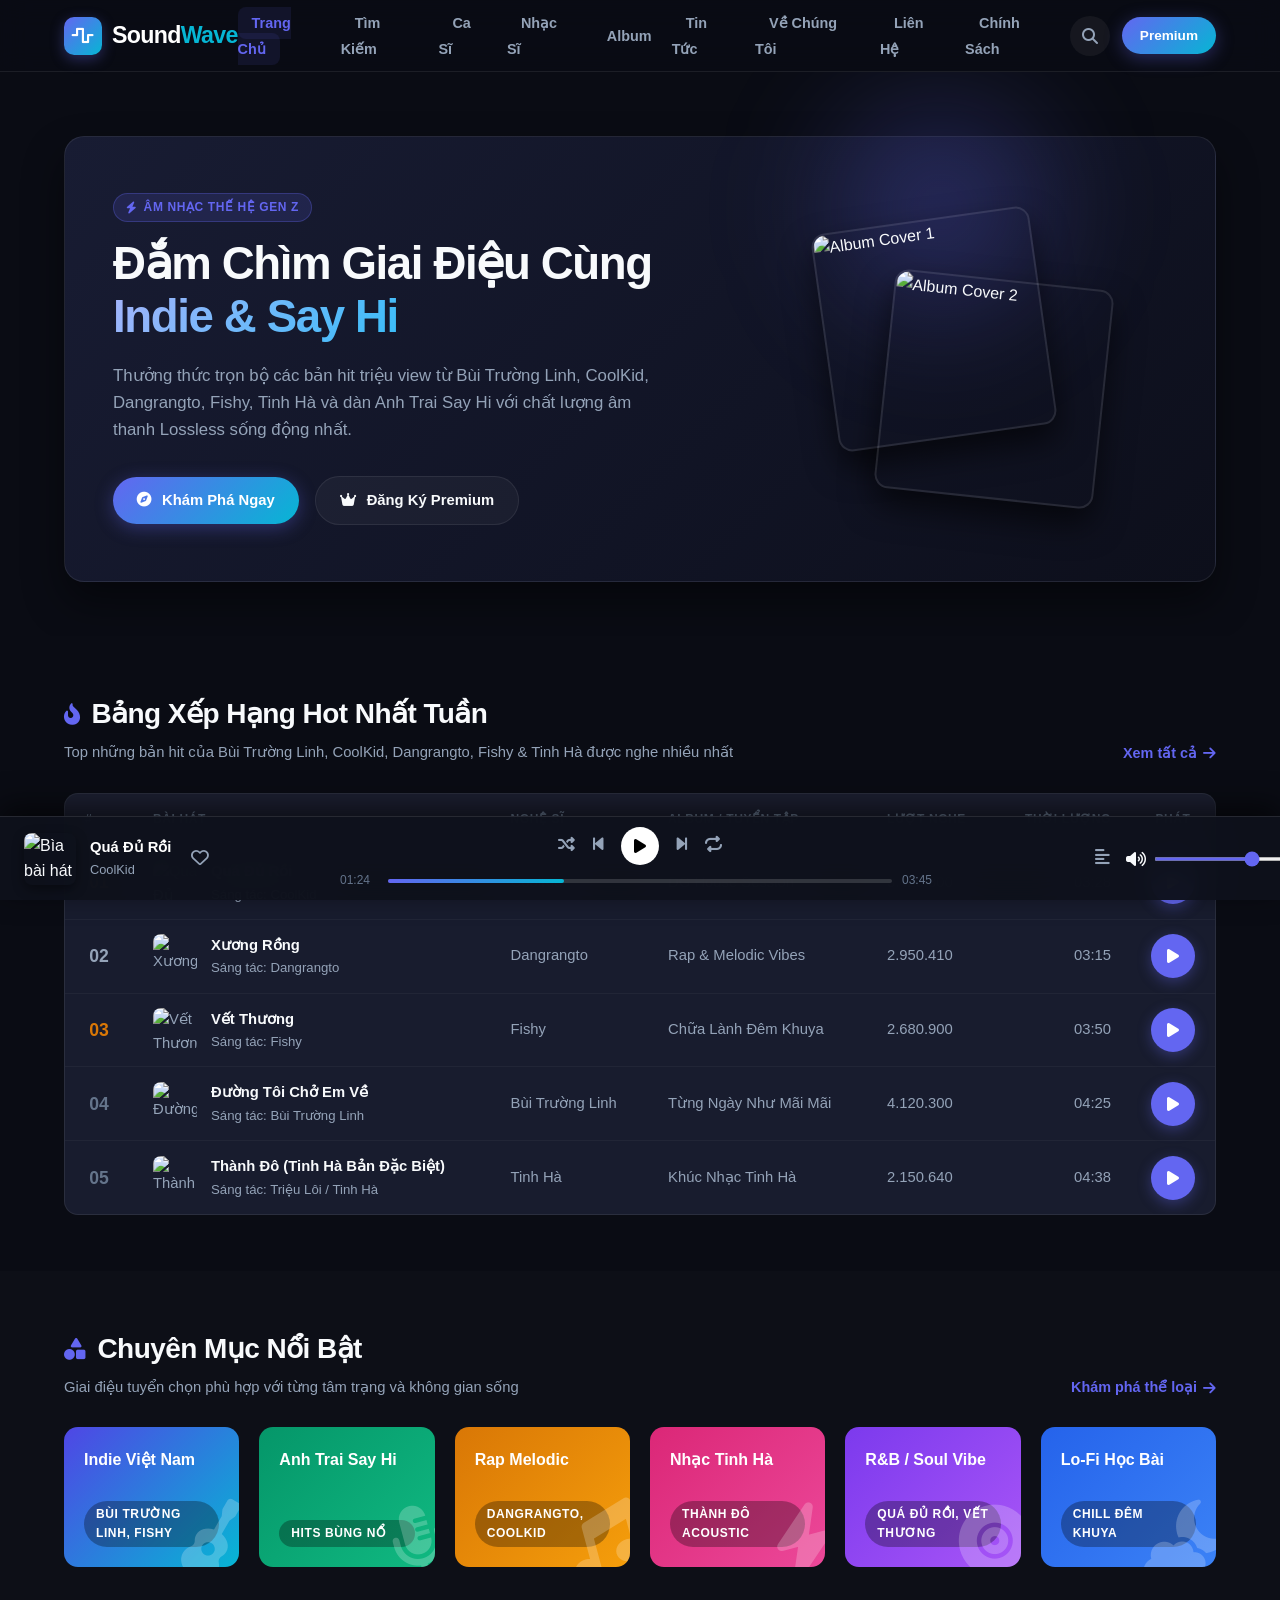
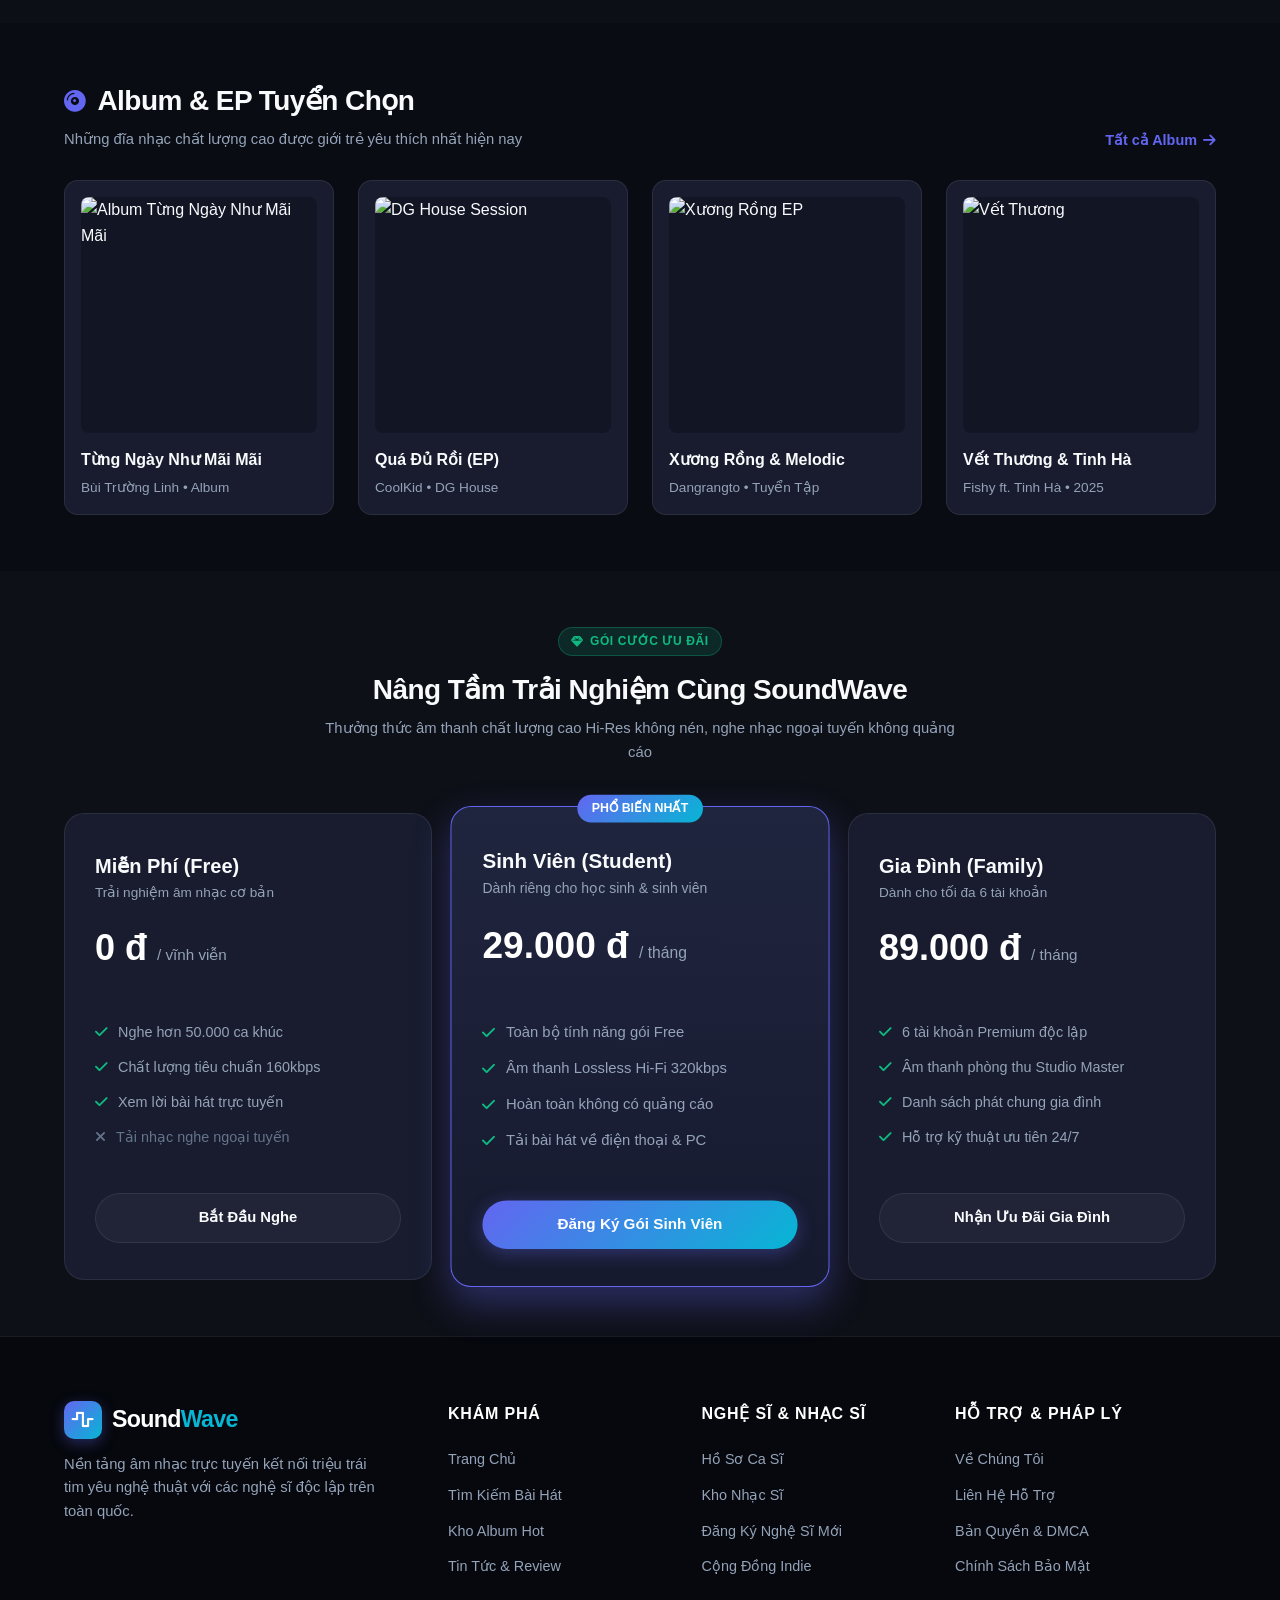
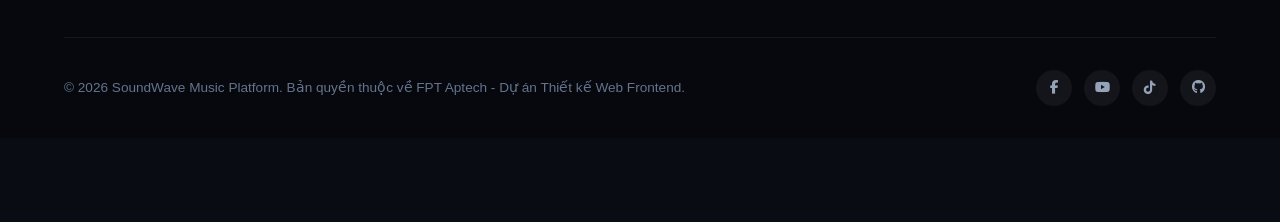
==== index.html @ a997b6e6 "Complete SoundWave music platform project" ====
<!DOCTYPE html>
<html lang="vi">
<head>
  <meta charset="UTF-8">
  <meta name="viewport" content="width=device-width, initial-scale=1.0">
  <title>SoundWave - Nền Tảng Âm Nhạc Trực Tuyến Hiện Đại</title>
  <link rel="stylesheet" href="https://cdnjs.cloudflare.com/ajax/libs/font-awesome/6.5.1/css/all.min.css">
  <link rel="stylesheet" href="css/style.css">
</head>
<body>

  <!-- Đầu trang & Thanh điều hướng -->
  <header class="site-header">
    <div class="container navbar">
      <a href="index.html" class="brand-logo" aria-label="SoundWave Home">
        <div class="brand-icon"><i class="fa-solid fa-wave-square"></i></div>
        <span>Sound<span>Wave</span></span>
      </a>

      <nav aria-label="Điều hướng chính">
        <ul class="nav-links">
          <li><a href="index.html" class="nav-link active">Trang Chủ</a></li>
          <li><a href="search.html" class="nav-link">Tìm Kiếm</a></li>
          <li><a href="artist-songs.html" class="nav-link">Ca Sĩ</a></li>
          <li><a href="composer-songs.html" class="nav-link">Nhạc Sĩ</a></li>
          <li><a href="album-songs.html" class="nav-link">Album</a></li>
          <li><a href="detail.html" class="nav-link">Tin Tức</a></li>
          <li><a href="about.html" class="nav-link">Về Chúng Tôi</a></li>
          <li><a href="contact.html" class="nav-link">Liên Hệ</a></li>
          <li><a href="policy-terms.html" class="nav-link">Chính Sách</a></li>
        </ul>
      </nav>

      <div class="nav-actions">
        <a href="search.html" class="nav-search-btn" title="Tìm kiếm"><i class="fa-solid fa-magnifying-glass"></i></a>
        <a href="#pricing" class="btn btn-primary" style="padding: 8px 18px; font-size: 0.85rem;">Premium</a>
        <button id="menu-toggle" class="menu-toggle-btn" aria-label="Mở menu"><i class="fa-solid fa-bars"></i></button>
      </div>
    </div>
  </header>

  <!-- Nội dung chính của trang -->
  <main>
    <!-- Khu vực Banner mở đầu -->
    <section class="hero-banner">
      <div class="container">
        <div class="hero-card">
          <div class="hero-content">
            <span class="badge badge-primary"><i class="fa-solid fa-bolt"></i> Âm nhạc thế hệ Gen Z</span>
            <h1 class="hero-title">Đắm Chìm Giai Điệu Cùng <span>Indie & Say Hi</span></h1>
            <p class="hero-desc">
              Thưởng thức trọn bộ các bản hit triệu view từ Bùi Trường Linh, CoolKid, Dangrangto, Fishy, Tinh Hà và dàn Anh Trai Say Hi với chất lượng âm thanh Lossless sống động nhất.
            </p>
            <div class="hero-buttons">
              <a href="search.html" class="btn btn-primary"><i class="fa-solid fa-compass"></i> Khám Phá Ngay</a>
              <a href="#pricing" class="btn btn-outline"><i class="fa-solid fa-crown"></i> Đăng Ký Premium</a>
            </div>
          </div>
          <div class="hero-art">
            <div class="hero-album-stack">
              <img src="https://images.unsplash.com/photo-1514525253161-7a46d19cd819?w=500" alt="Album Cover 1" class="stack-img stack-img-1">
              <img src="https://images.unsplash.com/photo-1470225620780-dba8ba36b745?w=500" alt="Album Cover 2" class="stack-img stack-img-2">
            </div>
          </div>
        </div>
      </div>
    </section>

    <!-- Bảng xếp hạng bài hát thịnh hành -->
    <section class="section-spacing">
      <div class="container">
        <div class="section-title-wrap">
          <div>
            <h2 class="section-title"><i class="fa-solid fa-fire-flame-curved"></i> Bảng Xếp Hạng Hot Nhất Tuần</h2>
            <p class="section-subtitle">Top những bản hit của Bùi Trường Linh, CoolKid, Dangrangto, Fishy & Tinh Hà được nghe nhiều nhất</p>
          </div>
          <a href="search.html" class="see-more-link">Xem tất cả <i class="fa-solid fa-arrow-right"></i></a>
        </div>

        <div class="table-responsive">
          <table class="music-table">
            <thead>
              <tr>
                <th style="width: 60px;">#</th>
                <th>Bài Hát</th>
                <th>Nghệ Sĩ</th>
                <th>Album / Tuyển Tập</th>
                <th>Lượt Nghe</th>
                <th style="text-align: right;">Thời Lượng</th>
                <th style="width: 80px; text-align: center;">Phát</th>
              </tr>
            </thead>
            <tbody>
              <tr>
                <td><span class="rank-number rank-top1">01</span></td>
                <td>
                  <div class="song-cell">
                    <img src="https://images.unsplash.com/photo-1514525253161-7a46d19cd819?w=200" alt="Quá Đủ Rồi" class="song-thumb-sm">
                    <div class="song-info-meta">
                      <a href="song-detail.html" class="song-title-text">Quá Đủ Rồi</a>
                      <span class="song-artist-text">Sáng tác: <a href="composer-songs.html">CoolKid</a></span>
                    </div>
                  </div>
                </td>
                <td><a href="artist-songs.html">CoolKid</a></td>
                <td><a href="album-songs.html">DG House Session</a></td>
                <td>3.420.800</td>
                <td style="text-align: right;">03:28</td>
                <td style="text-align: center;">
                  <button class="btn-play-sm js-play-track" data-title="Quá Đủ Rồi" data-artist="CoolKid" data-thumb="https://images.unsplash.com/photo-1514525253161-7a46d19cd819?w=200" title="Phát bài hát">
                    <i class="fa-solid fa-play"></i>
                  </button>
                </td>
              </tr>
              <tr>
                <td><span class="rank-number rank-top2">02</span></td>
                <td>
                  <div class="song-cell">
                    <img src="https://images.unsplash.com/photo-1493225457124-a3eb161ffa5f?w=200" alt="Xương Rồng" class="song-thumb-sm">
                    <div class="song-info-meta">
                      <a href="song-detail.html" class="song-title-text">Xương Rồng</a>
                      <span class="song-artist-text">Sáng tác: <a href="composer-songs.html">Dangrangto</a></span>
                    </div>
                  </div>
                </td>
                <td><a href="artist-songs.html">Dangrangto</a></td>
                <td><a href="album-songs.html">Rap & Melodic Vibes</a></td>
                <td>2.950.410</td>
                <td style="text-align: right;">03:15</td>
                <td style="text-align: center;">
                  <button class="btn-play-sm js-play-track" data-title="Xương Rồng" data-artist="Dangrangto" data-thumb="https://images.unsplash.com/photo-1493225457124-a3eb161ffa5f?w=200" title="Phát bài hát">
                    <i class="fa-solid fa-play"></i>
                  </button>
                </td>
              </tr>
              <tr>
                <td><span class="rank-number rank-top3">03</span></td>
                <td>
                  <div class="song-cell">
                    <img src="https://images.unsplash.com/photo-1470225620780-dba8ba36b745?w=200" alt="Vết Thương" class="song-thumb-sm">
                    <div class="song-info-meta">
                      <a href="song-detail.html" class="song-title-text">Vết Thương</a>
                      <span class="song-artist-text">Sáng tác: <a href="composer-songs.html">Fishy</a></span>
                    </div>
                  </div>
                </td>
                <td><a href="artist-songs.html">Fishy</a></td>
                <td><a href="album-songs.html">Chữa Lành Đêm Khuya</a></td>
                <td>2.680.900</td>
                <td style="text-align: right;">03:50</td>
                <td style="text-align: center;">
                  <button class="btn-play-sm js-play-track" data-title="Vết Thương" data-artist="Fishy" data-thumb="https://images.unsplash.com/photo-1470225620780-dba8ba36b745?w=200" title="Phát bài hát">
                    <i class="fa-solid fa-play"></i>
                  </button>
                </td>
              </tr>
              <tr>
                <td><span class="rank-number">04</span></td>
                <td>
                  <div class="song-cell">
                    <img src="https://images.unsplash.com/photo-1487180144351-b8472da7d491?w=200" alt="Đường Tôi Chở Em Về" class="song-thumb-sm">
                    <div class="song-info-meta">
                      <a href="song-detail.html" class="song-title-text">Đường Tôi Chở Em Về</a>
                      <span class="song-artist-text">Sáng tác: <a href="composer-songs.html">Bùi Trường Linh</a></span>
                    </div>
                  </div>
                </td>
                <td><a href="artist-songs.html">Bùi Trường Linh</a></td>
                <td><a href="album-songs.html">Từng Ngày Như Mãi Mãi</a></td>
                <td>4.120.300</td>
                <td style="text-align: right;">04:25</td>
                <td style="text-align: center;">
                  <button class="btn-play-sm js-play-track" data-title="Đường Tôi Chở Em Về" data-artist="Bùi Trường Linh" data-thumb="https://images.unsplash.com/photo-1487180144351-b8472da7d491?w=200" title="Phát bài hát">
                    <i class="fa-solid fa-play"></i>
                  </button>
                </td>
              </tr>
              <tr>
                <td><span class="rank-number">05</span></td>
                <td>
                  <div class="song-cell">
                    <img src="https://images.unsplash.com/photo-1511671782779-c97d3d27a1d4?w=200" alt="Thành Đô" class="song-thumb-sm">
                    <div class="song-info-meta">
                      <a href="song-detail.html" class="song-title-text">Thành Đô (Tinh Hà Bản Đặc Biệt)</a>
                      <span class="song-artist-text">Sáng tác: <a href="composer-songs.html">Triệu Lôi / Tinh Hà</a></span>
                    </div>
                  </div>
                </td>
                <td><a href="artist-songs.html">Tinh Hà</a></td>
                <td><a href="album-songs.html">Khúc Nhạc Tinh Hà</a></td>
                <td>2.150.640</td>
                <td style="text-align: right;">04:38</td>
                <td style="text-align: center;">
                  <button class="btn-play-sm js-play-track" data-title="Thành Đô" data-artist="Tinh Hà" data-thumb="https://images.unsplash.com/photo-1511671782779-c97d3d27a1d4?w=200" title="Phát bài hát">
                    <i class="fa-solid fa-play"></i>
                  </button>
                </td>
              </tr>
            </tbody>
          </table>
        </div>
      </div>
    </section>

    <!-- Chuyên mục thể loại nổi bật -->
    <section class="section-spacing" style="background: rgba(255,255,255,0.01);">
      <div class="container">
        <div class="section-title-wrap">
          <div>
            <h2 class="section-title"><i class="fa-solid fa-shapes"></i> Chuyên Mục Nổi Bật</h2>
            <p class="section-subtitle">Giai điệu tuyển chọn phù hợp với từng tâm trạng và không gian sống</p>
          </div>
          <a href="search.html" class="see-more-link">Khám phá thể loại <i class="fa-solid fa-arrow-right"></i></a>
        </div>

        <div class="grid-6">
          <a href="search.html" class="category-card" style="background: linear-gradient(135deg, #4f46e5, #06b6d4);">
            <span>Indie Việt Nam</span>
            <span class="badge badge-primary" style="background: rgba(0,0,0,0.3); border: none; color: #fff;">Bùi Trường Linh, Fishy</span>
            <i class="fa-solid fa-guitar"></i>
          </a>
          <a href="search.html" class="category-card" style="background: linear-gradient(135deg, #059669, #10b981);">
            <span>Anh Trai Say Hi</span>
            <span class="badge badge-primary" style="background: rgba(0,0,0,0.3); border: none; color: #fff;">Hits Bùng Nổ</span>
            <i class="fa-solid fa-microphone-lines"></i>
          </a>
          <a href="search.html" class="category-card" style="background: linear-gradient(135deg, #d97706, #f59e0b);">
            <span>Rap Melodic</span>
            <span class="badge badge-primary" style="background: rgba(0,0,0,0.3); border: none; color: #fff;">Dangrangto, CoolKid</span>
            <i class="fa-solid fa-music"></i>
          </a>
          <a href="search.html" class="category-card" style="background: linear-gradient(135deg, #db2777, #ec4899);">
            <span>Nhạc Tinh Hà</span>
            <span class="badge badge-primary" style="background: rgba(0,0,0,0.3); border: none; color: #fff;">Thành Đô Acoustic</span>
            <i class="fa-solid fa-bolt"></i>
          </a>
          <a href="search.html" class="category-card" style="background: linear-gradient(135deg, #7c3aed, #a855f7);">
            <span>R&B / Soul Vibe</span>
            <span class="badge badge-primary" style="background: rgba(0,0,0,0.3); border: none; color: #fff;">Quá Đủ Rồi, Vết Thương</span>
            <i class="fa-solid fa-record-vinyl"></i>
          </a>
          <a href="search.html" class="category-card" style="background: linear-gradient(135deg, #2563eb, #3b82f6);">
            <span>Lo-Fi Học Bài</span>
            <span class="badge badge-primary" style="background: rgba(0,0,0,0.3); border: none; color: #fff;">Chill Đêm Khuya</span>
            <i class="fa-solid fa-cloud-moon"></i>
          </a>
        </div>
      </div>
    </section>

    <!-- Danh sách Album đang thịnh hành -->
    <section class="section-spacing">
      <div class="container">
        <div class="section-title-wrap">
          <div>
            <h2 class="section-title"><i class="fa-solid fa-compact-disc"></i> Album & EP Tuyển Chọn</h2>
            <p class="section-subtitle">Những đĩa nhạc chất lượng cao được giới trẻ yêu thích nhất hiện nay</p>
          </div>
          <a href="album-songs.html" class="see-more-link">Tất cả Album <i class="fa-solid fa-arrow-right"></i></a>
        </div>

        <div class="grid-4">
          <article class="music-card">
            <div class="card-thumb-wrap">
              <img src="https://images.unsplash.com/photo-1487180144351-b8472da7d491?w=400" alt="Album Từng Ngày Như Mãi Mãi" class="card-thumb">
              <div class="card-play-overlay">
                <a href="album-songs.html" class="btn-play-sm"><i class="fa-solid fa-play"></i></a>
              </div>
            </div>
            <h3 class="card-title"><a href="album-songs.html">Từng Ngày Như Mãi Mãi</a></h3>
            <p class="card-subtitle"><a href="artist-songs.html">Bùi Trường Linh</a> • Album</p>
          </article>

          <article class="music-card">
            <div class="card-thumb-wrap">
              <img src="https://images.unsplash.com/photo-1514525253161-7a46d19cd819?w=400" alt="DG House Session" class="card-thumb">
              <div class="card-play-overlay">
                <a href="album-songs.html" class="btn-play-sm"><i class="fa-solid fa-play"></i></a>
              </div>
            </div>
            <h3 class="card-title"><a href="album-songs.html">Quá Đủ Rồi (EP)</a></h3>
            <p class="card-subtitle"><a href="artist-songs.html">CoolKid</a> • DG House</p>
          </article>

          <article class="music-card">
            <div class="card-thumb-wrap">
              <img src="https://images.unsplash.com/photo-1493225457124-a3eb161ffa5f?w=400" alt="Xương Rồng EP" class="card-thumb">
              <div class="card-play-overlay">
                <a href="album-songs.html" class="btn-play-sm"><i class="fa-solid fa-play"></i></a>
              </div>
            </div>
            <h3 class="card-title"><a href="album-songs.html">Xương Rồng & Melodic</a></h3>
            <p class="card-subtitle"><a href="artist-songs.html">Dangrangto</a> • Tuyển Tập</p>
          </article>

          <article class="music-card">
            <div class="card-thumb-wrap">
              <img src="https://images.unsplash.com/photo-1470225620780-dba8ba36b745?w=400" alt="Vết Thương" class="card-thumb">
              <div class="card-play-overlay">
                <a href="album-songs.html" class="btn-play-sm"><i class="fa-solid fa-play"></i></a>
              </div>
            </div>
            <h3 class="card-title"><a href="album-songs.html">Vết Thương & Tinh Hà</a></h3>
            <p class="card-subtitle"><a href="artist-songs.html">Fishy ft. Tinh Hà</a> • 2025</p>
          </article>
        </div>
      </div>
    </section>

    <!-- Bảng giá gói cước dịch vụ -->
    <section id="pricing" class="section-spacing" style="background: rgba(255,255,255,0.015);">
      <div class="container">
        <div style="text-align: center; max-width: 640px; margin: 0 auto 48px;">
          <span class="badge badge-emerald"><i class="fa-solid fa-gem"></i> Gói Cước Ưu Đãi</span>
          <h2 class="section-title" style="justify-content: center; margin-top: 12px;">Nâng Tầm Trải Nghiệm Cùng SoundWave</h2>
          <p class="section-subtitle">Thưởng thức âm thanh chất lượng cao Hi-Res không nén, nghe nhạc ngoại tuyến không quảng cáo</p>
        </div>

        <div class="pricing-grid">
          <div class="pricing-card">
            <h3 style="font-size: 1.25rem; font-weight: 800;">Miễn Phí (Free)</h3>
            <p style="color: var(--text-muted); font-size: 0.85rem;">Trải nghiệm âm nhạc cơ bản</p>
            <div class="pricing-price">0 đ <span>/ vĩnh viễn</span></div>
            <ul class="pricing-features">
              <li><i class="fa-solid fa-check"></i> Nghe hơn 50.000 ca khúc</li>
              <li><i class="fa-solid fa-check"></i> Chất lượng tiêu chuẩn 160kbps</li>
              <li><i class="fa-solid fa-check"></i> Xem lời bài hát trực tuyến</li>
              <li style="color: var(--text-dim);"><i class="fa-solid fa-xmark" style="color: var(--text-dim);"></i> Tải nhạc nghe ngoại tuyến</li>
            </ul>
            <a href="search.html" class="btn btn-outline">Bắt Đầu Nghe</a>
          </div>

          <div class="pricing-card featured">
            <span class="pricing-tag">PHỔ BIẾN NHẤT</span>
            <h3 style="font-size: 1.25rem; font-weight: 800;">Sinh Viên (Student)</h3>
            <p style="color: var(--text-muted); font-size: 0.85rem;">Dành riêng cho học sinh & sinh viên</p>
            <div class="pricing-price">29.000 đ <span>/ tháng</span></div>
            <ul class="pricing-features">
              <li><i class="fa-solid fa-check"></i> Toàn bộ tính năng gói Free</li>
              <li><i class="fa-solid fa-check"></i> Âm thanh Lossless Hi-Fi 320kbps</li>
              <li><i class="fa-solid fa-check"></i> Hoàn toàn không có quảng cáo</li>
              <li><i class="fa-solid fa-check"></i> Tải bài hát về điện thoại & PC</li>
            </ul>
            <a href="contact.html" class="btn btn-primary">Đăng Ký Gói Sinh Viên</a>
          </div>

          <div class="pricing-card">
            <h3 style="font-size: 1.25rem; font-weight: 800;">Gia Đình (Family)</h3>
            <p style="color: var(--text-muted); font-size: 0.85rem;">Dành cho tối đa 6 tài khoản</p>
            <div class="pricing-price">89.000 đ <span>/ tháng</span></div>
            <ul class="pricing-features">
              <li><i class="fa-solid fa-check"></i> 6 tài khoản Premium độc lập</li>
              <li><i class="fa-solid fa-check"></i> Âm thanh phòng thu Studio Master</li>
              <li><i class="fa-solid fa-check"></i> Danh sách phát chung gia đình</li>
              <li><i class="fa-solid fa-check"></i> Hỗ trợ kỹ thuật ưu tiên 24/7</li>
            </ul>
            <a href="contact.html" class="btn btn-outline">Nhận Ưu Đãi Gia Đình</a>
          </div>
        </div>
      </div>
    </section>
  </main>

  <!-- Chân trang -->
  <footer class="site-footer">
    <div class="container">
      <div class="footer-grid">
        <div class="footer-brand">
          <a href="index.html" class="brand-logo">
            <div class="brand-icon"><i class="fa-solid fa-wave-square"></i></div>
            <span>Sound<span>Wave</span></span>
          </a>
          <p>Nền tảng âm nhạc trực tuyến kết nối triệu trái tim yêu nghệ thuật với các nghệ sĩ độc lập trên toàn quốc.</p>
        </div>

        <div>
          <h4 class="footer-heading">Khám Phá</h4>
          <ul class="footer-links-list">
            <li><a href="index.html">Trang Chủ</a></li>
            <li><a href="search.html">Tìm Kiếm Bài Hát</a></li>
            <li><a href="album-songs.html">Kho Album Hot</a></li>
            <li><a href="detail.html">Tin Tức & Review</a></li>
          </ul>
        </div>

        <div>
          <h4 class="footer-heading">Nghệ Sĩ & Nhạc Sĩ</h4>
          <ul class="footer-links-list">
            <li><a href="artist-songs.html">Hồ Sơ Ca Sĩ</a></li>
            <li><a href="composer-songs.html">Kho Nhạc Sĩ</a></li>
            <li><a href="contact.html">Đăng Ký Nghệ Sĩ Mới</a></li>
            <li><a href="about.html">Cộng Đồng Indie</a></li>
          </ul>
        </div>

        <div>
          <h4 class="footer-heading">Hỗ Trợ & Pháp Lý</h4>
          <ul class="footer-links-list">
            <li><a href="about.html">Về Chúng Tôi</a></li>
            <li><a href="contact.html">Liên Hệ Hỗ Trợ</a></li>
            <li><a href="policy-terms.html">Bản Quyền & DMCA</a></li>
            <li><a href="policy-terms.html#privacy">Chính Sách Bảo Mật</a></li>
          </ul>
        </div>
      </div>

      <div class="footer-bottom">
        <p>&copy; 2026 SoundWave Music Platform. Bản quyền thuộc về FPT Aptech - Dự án Thiết kế Web Frontend.</p>
        <div class="social-links">
          <a href="https://facebook.com" class="social-icon" target="_blank" rel="noreferrer" aria-label="Facebook"><i class="fa-brands fa-facebook-f"></i></a>
          <a href="https://youtube.com" class="social-icon" target="_blank" rel="noreferrer" aria-label="YouTube"><i class="fa-brands fa-youtube"></i></a>
          <a href="https://tiktok.com" class="social-icon" target="_blank" rel="noreferrer" aria-label="TikTok"><i class="fa-brands fa-tiktok"></i></a>
          <a href="https://github.com" class="social-icon" target="_blank" rel="noreferrer" aria-label="GitHub"><i class="fa-brands fa-github"></i></a>
        </div>
      </div>
    </div>
  </footer>

  <!-- Thanh phát nhạc cố định đáy màn hình -->
  <aside class="bottom-player-bar" aria-label="Trình phát nhạc đang hoạt động">
    <div class="player-left">
      <img id="player-thumb" src="https://images.unsplash.com/photo-1514525253161-7a46d19cd819?w=200" alt="Bìa bài hát" class="player-thumb">
      <div class="player-song-meta">
        <a href="song-detail.html" id="player-song-title" class="player-song-name">Quá Đủ Rồi</a>
        <a href="artist-songs.html" id="player-artist" class="player-artist-name">CoolKid</a>
      </div>
      <button id="player-like-btn" class="player-like-btn" title="Thêm vào yêu thích">
        <i class="fa-regular fa-heart"></i>
      </button>
    </div>

    <div class="player-center">
      <div class="player-controls-row">
        <button class="player-btn-action" title="Phát ngẫu nhiên"><i class="fa-solid fa-shuffle"></i></button>
        <button class="player-btn-action" title="Bài trước"><i class="fa-solid fa-backward-step"></i></button>
        <button id="player-play-btn" class="player-btn-play-pause" title="Phát"><i class="fa-solid fa-play"></i></button>
        <button class="player-btn-action" title="Bài tiếp"><i class="fa-solid fa-forward-step"></i></button>
        <button class="player-btn-action" title="Lặp lại"><i class="fa-solid fa-repeat"></i></button>
      </div>
      <div class="player-progress-row">
        <span id="current-time" class="player-time">01:24</span>
        <div id="progress-bar-wrap" class="progress-bar-wrap">
          <div id="progress-fill" class="progress-fill"></div>
        </div>
        <span id="duration-time" class="player-time">03:45</span>
      </div>
    </div>

    <div class="player-right">
      <a href="song-detail.html" class="player-btn-action" title="Xem lời bài hát"><i class="fa-solid fa-align-left"></i></a>
      <div class="volume-wrap">
        <i class="fa-solid fa-volume-high text-muted"></i>
        <input type="range" class="volume-slider" min="0" max="100" value="80" aria-label="Âm lượng">
      </div>
    </div>
  </aside>

  <script src="js/main.js"></script>
</body>
</html>
---- css/style.css ----
/* ==========================================================================
   SOUNDWAVE - NỀN TẢNG ÂM NHẠC TRỰC TUYẾN
   Định dạng giao diện: Chủ đề tối, Flexbox, CSS Grid & Responsive
   ========================================================================== */

:root {
  --bg-dark: #0a0c14;
  --bg-surface: #121524;
  --bg-card: #181c2e;
  --bg-card-hover: #22273f;
  --border-subtle: rgba(255, 255, 255, 0.08);
  --border-focus: #6366f1;

  --text-main: #f8fafc;
  --text-muted: #94a3b8;
  --text-dim: #64748b;

  --primary: #6366f1;
  --primary-hover: #4f46e5;
  --primary-glow: rgba(99, 102, 241, 0.35);

  --secondary: #06b6d4;
  --accent-pink: #ec4899;
  --accent-green: #10b981;
  --accent-amber: #f59e0b;

  --radius-sm: 8px;
  --radius-md: 14px;
  --radius-lg: 20px;
  --radius-full: 9999px;

  --player-height: 84px;
  --nav-height: 72px;
  --container-max: 1200px;
  --transition: all 0.25s ease-in-out;
}

* {
  margin: 0;
  padding: 0;
  box-sizing: border-box;
}

html {
  scroll-behavior: smooth;
  font-size: 16px;
}

body {
  font-family: -apple-system, BlinkMacSystemFont, 'Segoe UI', Roboto, Helvetica, Arial, sans-serif;
  background-color: var(--bg-dark);
  color: var(--text-main);
  line-height: 1.6;
  min-height: 100vh;
  display: flex;
  flex-direction: column;
  padding-bottom: var(--player-height);
  overflow-x: hidden;
}

a {
  color: inherit;
  text-decoration: none;
  transition: var(--transition);
}

img {
  max-width: 100%;
  height: auto;
  display: block;
}

ul {
  list-style: none;
}

button, input, select, textarea {
  font: inherit;
  color: inherit;
  border: none;
  outline: none;
}

/* ==========================================================================
   KHUNG BỐ CỤC CHUNG & CÁC LỚP TIỆN ÍCH
   ========================================================================== */

.container {
  width: 100%;
  max-width: var(--container-max);
  margin: 0 auto;
  padding: 0 24px;
}

.section-spacing {
  padding: 56px 0;
}

.section-title-wrap {
  display: flex;
  align-items: flex-end;
  justify-content: space-between;
  margin-bottom: 28px;
  gap: 16px;
}

.section-title {
  font-size: 1.75rem;
  font-weight: 800;
  letter-spacing: -0.02em;
  color: var(--text-main);
  position: relative;
  display: flex;
  align-items: center;
  gap: 12px;
}

.section-title i {
  color: var(--primary);
  font-size: 1.35rem;
}

.section-subtitle {
  color: var(--text-muted);
  font-size: 0.925rem;
  margin-top: 4px;
}

.see-more-link {
  color: var(--primary);
  font-weight: 600;
  font-size: 0.9rem;
  display: inline-flex;
  align-items: center;
  gap: 6px;
}

.see-more-link:hover {
  color: var(--secondary);
  transform: translateX(3px);
}

/* Nhãn hiển thị nổi bật */
.badge {
  display: inline-flex;
  align-items: center;
  gap: 6px;
  padding: 4px 12px;
  border-radius: var(--radius-full);
  font-size: 0.75rem;
  font-weight: 700;
  text-transform: uppercase;
  letter-spacing: 0.05em;
}

.badge-primary {
  background: rgba(99, 102, 241, 0.15);
  color: var(--primary);
  border: 1px solid rgba(99, 102, 241, 0.3);
}

.badge-emerald {
  background: rgba(16, 185, 129, 0.15);
  color: var(--accent-green);
  border: 1px solid rgba(16, 185, 129, 0.3);
}

.badge-cyan {
  background: rgba(6, 182, 212, 0.15);
  color: var(--secondary);
  border: 1px solid rgba(6, 182, 212, 0.3);
}

/* Hệ thống nút bấm */
.btn {
  display: inline-flex;
  align-items: center;
  justify-content: center;
  gap: 10px;
  padding: 12px 24px;
  border-radius: var(--radius-full);
  font-weight: 700;
  font-size: 0.925rem;
  cursor: pointer;
  transition: var(--transition);
  user-select: none;
}

.btn-primary {
  background: linear-gradient(135deg, var(--primary), var(--secondary));
  color: #fff;
  box-shadow: 0 4px 18px var(--primary-glow);
}

.btn-primary:hover {
  transform: translateY(-2px);
  box-shadow: 0 6px 24px rgba(99, 102, 241, 0.55);
}

.btn-outline {
  background: rgba(255, 255, 255, 0.04);
  color: var(--text-main);
  border: 1px solid var(--border-subtle);
}

.btn-outline:hover {
  background: rgba(255, 255, 255, 0.1);
  border-color: rgba(255, 255, 255, 0.2);
  transform: translateY(-2px);
}

.btn-play-sm {
  width: 44px;
  height: 44px;
  border-radius: 50%;
  background: var(--primary);
  color: #fff;
  display: flex;
  align-items: center;
  justify-content: center;
  font-size: 1rem;
  box-shadow: 0 4px 14px var(--primary-glow);
  cursor: pointer;
  transition: var(--transition);
}

.btn-play-sm:hover {
  transform: scale(1.12);
  background: var(--secondary);
}

/* ==========================================================================
   ĐẦU TRANG & THANH ĐIỀU HƯỚNG (MENU)
   ========================================================================== */

.site-header {
  position: sticky;
  top: 0;
  z-index: 100;
  background: rgba(10, 12, 20, 0.85);
  backdrop-filter: blur(14px);
  -webkit-backdrop-filter: blur(14px);
  border-bottom: 1px solid var(--border-subtle);
  height: var(--nav-height);
}

.navbar {
  display: flex;
  align-items: center;
  justify-content: space-between;
  height: 100%;
}

.brand-logo {
  display: flex;
  align-items: center;
  gap: 10px;
  font-size: 1.45rem;
  font-weight: 900;
  letter-spacing: -0.03em;
  color: #fff;
}

.brand-icon {
  width: 38px;
  height: 38px;
  border-radius: 10px;
  background: linear-gradient(135deg, var(--primary), var(--secondary));
  display: flex;
  align-items: center;
  justify-content: center;
  font-size: 1.1rem;
  color: #fff;
  box-shadow: 0 4px 14px var(--primary-glow);
}

.brand-logo span span {
  color: var(--secondary);
}

.nav-links {
  display: flex;
  align-items: center;
  gap: 6px;
}

.nav-link {
  padding: 8px 14px;
  border-radius: var(--radius-sm);
  font-size: 0.9rem;
  font-weight: 600;
  color: var(--text-muted);
}

.nav-link:hover,
.nav-link.active {
  color: #fff;
  background: rgba(255, 255, 255, 0.06);
}

.nav-link.active {
  color: var(--primary);
  background: rgba(99, 102, 241, 0.1);
}

.nav-actions {
  display: flex;
  align-items: center;
  gap: 12px;
}

.nav-search-btn {
  width: 40px;
  height: 40px;
  border-radius: 50%;
  background: rgba(255, 255, 255, 0.05);
  color: var(--text-muted);
  display: flex;
  align-items: center;
  justify-content: center;
  cursor: pointer;
  transition: var(--transition);
}

.nav-search-btn:hover {
  color: #fff;
  background: rgba(255, 255, 255, 0.12);
}

.menu-toggle-btn {
  display: none;
  background: transparent;
  color: var(--text-main);
  font-size: 1.35rem;
  cursor: pointer;
  padding: 6px;
}

/* ==========================================================================
   BANNER GIỚI THIỆU CHÍNH (TRANG CHỦ)
   ========================================================================== */

.hero-banner {
  position: relative;
  padding: 64px 0 54px;
  overflow: hidden;
}

.hero-card {
  position: relative;
  background: linear-gradient(135deg, #181c33 0%, #111425 60%, #0d0f1b 100%);
  border: 1px solid var(--border-subtle);
  border-radius: var(--radius-lg);
  padding: 56px 48px;
  display: grid;
  grid-template-columns: 1.2fr 0.8fr;
  align-items: center;
  gap: 40px;
  box-shadow: 0 20px 40px rgba(0, 0, 0, 0.45);
}

.hero-card::before {
  content: '';
  position: absolute;
  top: -20%;
  right: 10%;
  width: 320px;
  height: 320px;
  background: radial-gradient(circle, var(--primary-glow) 0%, transparent 70%);
  filter: blur(50px);
  pointer-events: none;
}

.hero-content {
  position: relative;
  z-index: 2;
}

.hero-title {
  font-size: 2.85rem;
  font-weight: 900;
  line-height: 1.15;
  letter-spacing: -0.03em;
  margin: 16px 0 20px;
}

.hero-title span {
  background: linear-gradient(135deg, #a5b4fc, #38bdf8);
  -webkit-background-clip: text;
  -webkit-text-fill-color: transparent;
}

.hero-desc {
  font-size: 1.05rem;
  color: var(--text-muted);
  margin-bottom: 32px;
  max-width: 540px;
}

.hero-buttons {
  display: flex;
  align-items: center;
  gap: 16px;
  flex-wrap: wrap;
}

.hero-art {
  position: relative;
  display: flex;
  justify-content: center;
  align-items: center;
}

.hero-album-stack {
  position: relative;
  width: 280px;
  height: 280px;
}

.stack-img {
  position: absolute;
  width: 220px;
  height: 220px;
  border-radius: var(--radius-md);
  object-fit: cover;
  box-shadow: 0 16px 32px rgba(0, 0, 0, 0.6);
  border: 2px solid rgba(255, 255, 255, 0.1);
  transition: var(--transition);
}

.stack-img-1 {
  top: 0;
  left: 0;
  transform: rotate(-8deg);
  z-index: 1;
}

.stack-img-2 {
  bottom: 0;
  right: 0;
  transform: rotate(6deg);
  z-index: 2;
}

.hero-album-stack:hover .stack-img-1 {
  transform: rotate(-14deg) translateY(-8px);
}

.hero-album-stack:hover .stack-img-2 {
  transform: rotate(12deg) translateY(8px);
}

/* ==========================================================================
   THẺ BÀI HÁT & HỆ THỐNG LƯỚI (CHUYÊN MỤC, ALBUM, NGHỆ SĨ)
   ========================================================================== */

.grid-6 {
  display: grid;
  grid-template-columns: repeat(6, 1fr);
  gap: 20px;
}

.grid-5 {
  display: grid;
  grid-template-columns: repeat(5, 1fr);
  gap: 20px;
}

.grid-4 {
  display: grid;
  grid-template-columns: repeat(4, 1fr);
  gap: 24px;
}

.grid-3 {
  display: grid;
  grid-template-columns: repeat(3, 1fr);
  gap: 24px;
}

.grid-2 {
  display: grid;
  grid-template-columns: repeat(2, 1fr);
  gap: 24px;
}

/* Định dạng thẻ bài hát và album */
.music-card {
  background: var(--bg-card);
  border: 1px solid var(--border-subtle);
  border-radius: var(--radius-md);
  padding: 16px;
  transition: var(--transition);
  position: relative;
  display: flex;
  flex-direction: column;
}

.music-card:hover {
  background: var(--bg-card-hover);
  transform: translateY(-6px);
  border-color: rgba(255, 255, 255, 0.18);
  box-shadow: 0 16px 30px rgba(0, 0, 0, 0.5);
}

.card-thumb-wrap {
  position: relative;
  width: 100%;
  aspect-ratio: 1 / 1;
  border-radius: var(--radius-sm);
  overflow: hidden;
  margin-bottom: 14px;
  background: var(--bg-surface);
}

.card-thumb {
  width: 100%;
  height: 100%;
  object-fit: cover;
  transition: transform 0.4s ease;
}

.music-card:hover .card-thumb {
  transform: scale(1.06);
}

.card-play-overlay {
  position: absolute;
  right: 12px;
  bottom: 12px;
  opacity: 0;
  transform: translateY(8px);
  transition: var(--transition);
}

.music-card:hover .card-play-overlay {
  opacity: 1;
  transform: translateY(0);
}

.card-title {
  font-size: 1rem;
  font-weight: 700;
  color: var(--text-main);
  white-space: nowrap;
  overflow: hidden;
  text-overflow: ellipsis;
  margin-bottom: 4px;
}

.card-title:hover {
  color: var(--primary);
}

.card-subtitle {
  font-size: 0.85rem;
  color: var(--text-muted);
  white-space: nowrap;
  overflow: hidden;
  text-overflow: ellipsis;
}

.card-subtitle a:hover {
  color: var(--text-main);
  text-decoration: underline;
}

/* Thẻ ảnh đại diện ca sĩ hình tròn */
.artist-card .card-thumb-wrap {
  border-radius: 50%;
  box-shadow: 0 8px 20px rgba(0, 0, 0, 0.4);
}

.artist-card .card-title {
  text-align: center;
}

.artist-card .card-subtitle {
  text-align: center;
}

/* Thẻ chuyên mục thể loại nhạc */
.category-card {
  position: relative;
  min-height: 140px;
  border-radius: var(--radius-md);
  padding: 20px;
  overflow: hidden;
  display: flex;
  flex-direction: column;
  justify-content: space-between;
  font-weight: 800;
  color: #fff;
  transition: var(--transition);
}

.category-card:hover {
  transform: translateY(-4px) scale(1.02);
  box-shadow: 0 12px 24px rgba(0, 0, 0, 0.4);
}

.category-card i {
  position: absolute;
  right: -10px;
  bottom: -10px;
  font-size: 4.5rem;
  opacity: 0.22;
  transform: rotate(-15deg);
  transition: var(--transition);
}

.category-card:hover i {
  transform: rotate(0deg) scale(1.15);
  opacity: 0.35;
}

/* ==========================================================================
   BẢNG XẾP HẠNG & DANH SÁCH BÀI HÁT DẠNG BẢNG
   ========================================================================== */

.table-responsive {
  width: 100%;
  overflow-x: auto;
  border-radius: var(--radius-md);
  border: 1px solid var(--border-subtle);
  background: var(--bg-card);
}

.music-table {
  width: 100%;
  border-collapse: collapse;
  text-align: left;
  font-size: 0.925rem;
}

.music-table th {
  padding: 16px 20px;
  color: var(--text-dim);
  font-weight: 700;
  text-transform: uppercase;
  font-size: 0.75rem;
  letter-spacing: 0.05em;
  border-bottom: 1px solid var(--border-subtle);
  background: rgba(255, 255, 255, 0.02);
}

.music-table td {
  padding: 14px 20px;
  border-bottom: 1px solid rgba(255, 255, 255, 0.04);
  color: var(--text-muted);
  vertical-align: middle;
}

.music-table tr:last-child td {
  border-bottom: none;
}

.music-table tr:hover td {
  background: var(--bg-card-hover);
  color: var(--text-main);
}

.song-cell {
  display: flex;
  align-items: center;
  gap: 14px;
}

.song-thumb-sm {
  width: 44px;
  height: 44px;
  border-radius: var(--radius-sm);
  object-fit: cover;
}

.song-info-meta {
  display: flex;
  flex-direction: column;
}

.song-title-text {
  font-weight: 700;
  color: var(--text-main);
}

.song-title-text:hover {
  color: var(--primary);
}

.song-artist-text {
  font-size: 0.825rem;
  color: var(--text-muted);
}

.rank-number {
  font-weight: 800;
  font-size: 1.1rem;
  color: var(--text-dim);
  width: 28px;
  display: inline-block;
  text-align: center;
}

.rank-top1 { color: #f59e0b; }
.rank-top2 { color: #94a3b8; }
.rank-top3 { color: #d97706; }

/* ==========================================================================
   BẢNG GIÁ GÓI CƯỚC PREMIUM (ĐIỂM CỘNG SÁNG TẠO)
   ========================================================================== */

.pricing-grid {
  display: grid;
  grid-template-columns: repeat(3, 1fr);
  gap: 24px;
}

.pricing-card {
  background: var(--bg-card);
  border: 1px solid var(--border-subtle);
  border-radius: var(--radius-lg);
  padding: 36px 30px;
  display: flex;
  flex-direction: column;
  transition: var(--transition);
  position: relative;
}

.pricing-card.featured {
  background: linear-gradient(180deg, #20253f 0%, #161a2e 100%);
  border-color: var(--primary);
  box-shadow: 0 16px 36px var(--primary-glow);
  transform: scale(1.03);
}

.pricing-card:hover {
  transform: translateY(-6px);
}

.pricing-card.featured:hover {
  transform: scale(1.03) translateY(-6px);
}

.pricing-tag {
  position: absolute;
  top: -12px;
  left: 50%;
  transform: translateX(-50%);
  background: linear-gradient(135deg, var(--primary), var(--secondary));
  color: #fff;
  font-size: 0.75rem;
  font-weight: 800;
  padding: 4px 14px;
  border-radius: var(--radius-full);
}

.pricing-price {
  font-size: 2.25rem;
  font-weight: 900;
  color: #fff;
  margin: 16px 0 20px;
}

.pricing-price span {
  font-size: 0.95rem;
  color: var(--text-muted);
  font-weight: normal;
}

.pricing-features {
  margin: 24px 0 32px;
  flex-grow: 1;
}

.pricing-features li {
  display: flex;
  align-items: center;
  gap: 10px;
  margin-bottom: 12px;
  font-size: 0.9rem;
  color: var(--text-muted);
}

.pricing-features li i {
  color: var(--accent-green);
}

/* ==========================================================================
   KHUNG TÌM KIẾM & BỘ LỌC NÂNG CAO (TRANG TÌM KIẾM)
   ========================================================================== */

.search-box-wrap {
  background: var(--bg-card);
  border: 1px solid var(--border-subtle);
  border-radius: var(--radius-lg);
  padding: 24px;
  margin-bottom: 32px;
}

.search-input-group {
  position: relative;
  margin-bottom: 20px;
}

.search-input-group i {
  position: absolute;
  left: 20px;
  top: 50%;
  transform: translateY(-50%);
  color: var(--text-dim);
  font-size: 1.2rem;
}

.search-input {
  width: 100%;
  background: var(--bg-surface);
  border: 1px solid var(--border-subtle);
  padding: 16px 20px 16px 54px;
  border-radius: var(--radius-md);
  font-size: 1.05rem;
  color: #fff;
  transition: var(--transition);
}

.search-input:focus {
  border-color: var(--primary);
  box-shadow: 0 0 0 3px var(--primary-glow);
}

.filter-row {
  display: grid;
  grid-template-columns: repeat(4, 1fr);
  gap: 16px;
}

.filter-select {
  background: var(--bg-surface);
  border: 1px solid var(--border-subtle);
  padding: 10px 16px;
  border-radius: var(--radius-sm);
  color: var(--text-muted);
  cursor: pointer;
  transition: var(--transition);
}

.filter-select:focus {
  border-color: var(--primary);
  color: #fff;
}

.search-result-header {
  display: flex;
  align-items: center;
  justify-content: space-between;
  margin-bottom: 24px;
}

.result-count-badge {
  color: var(--secondary);
  font-weight: 700;
}

/* ==========================================================================
   CHI TIẾT BÀI HÁT & KHỐI LỜI BÀI HÁT
   ========================================================================== */

.detail-banner {
  background: linear-gradient(180deg, #1f243c 0%, var(--bg-dark) 100%);
  border-radius: var(--radius-lg);
  padding: 44px;
  display: flex;
  align-items: center;
  gap: 36px;
  margin-bottom: 40px;
  border: 1px solid var(--border-subtle);
}

.detail-cover {
  width: 220px;
  height: 220px;
  border-radius: var(--radius-md);
  object-fit: cover;
  box-shadow: 0 16px 36px rgba(0, 0, 0, 0.6);
  flex-shrink: 0;
}

.detail-meta-wrap {
  display: flex;
  flex-direction: column;
  gap: 10px;
}

.detail-song-title {
  font-size: 2.5rem;
  font-weight: 900;
  letter-spacing: -0.02em;
}

.detail-artist-line {
  font-size: 1.05rem;
  color: var(--text-muted);
}

.detail-artist-line a {
  color: var(--text-main);
  font-weight: 600;
}

.detail-artist-line a:hover {
  color: var(--primary);
  text-decoration: underline;
}

.detail-stats {
  display: flex;
  align-items: center;
  gap: 20px;
  font-size: 0.9rem;
  color: var(--text-dim);
  margin-top: 6px;
}

.detail-action-bar {
  display: flex;
  align-items: center;
  gap: 16px;
  margin-top: 14px;
}

.detail-two-col {
  display: grid;
  grid-template-columns: 2fr 1fr;
  gap: 36px;
}

.lyrics-container {
  background: var(--bg-card);
  border: 1px solid var(--border-subtle);
  border-radius: var(--radius-lg);
  padding: 36px;
}

.lyrics-text {
  font-size: 1.15rem;
  line-height: 2.1;
  color: #cbd5e1;
  white-space: pre-line;
  font-family: inherit;
}

.suggest-sidebar {
  display: flex;
  flex-direction: column;
  gap: 16px;
}

.suggest-card {
  display: flex;
  align-items: center;
  gap: 14px;
  background: var(--bg-card);
  border: 1px solid var(--border-subtle);
  border-radius: var(--radius-md);
  padding: 12px;
  transition: var(--transition);
}

.suggest-card:hover {
  background: var(--bg-card-hover);
  border-color: rgba(255, 255, 255, 0.16);
  transform: translateX(4px);
}

.suggest-thumb {
  width: 54px;
  height: 54px;
  border-radius: var(--radius-sm);
  object-fit: cover;
  flex-shrink: 0;
}

/* ==========================================================================
   THÔNG TIN ĐẦU TRANG: CA SĨ, NHẠC SĨ & ALBUM
   ========================================================================== */

.profile-header-banner {
  background: linear-gradient(135deg, #1b2038 0%, #101322 100%);
  border: 1px solid var(--border-subtle);
  border-radius: var(--radius-lg);
  padding: 44px;
  display: flex;
  align-items: center;
  gap: 36px;
  margin-bottom: 40px;
}

.profile-avatar-lg {
  width: 200px;
  height: 200px;
  border-radius: 50%;
  object-fit: cover;
  box-shadow: 0 16px 36px rgba(0, 0, 0, 0.5);
  border: 4px solid rgba(255, 255, 255, 0.08);
  flex-shrink: 0;
}

.album-cover-lg {
  width: 220px;
  height: 220px;
  border-radius: var(--radius-md);
  object-fit: cover;
  box-shadow: 0 16px 36px rgba(0, 0, 0, 0.6);
  flex-shrink: 0;
}

.profile-info {
  display: flex;
  flex-direction: column;
  gap: 10px;
}

.profile-name {
  font-size: 2.6rem;
  font-weight: 900;
  letter-spacing: -0.03em;
}

.profile-bio {
  color: var(--text-muted);
  font-size: 0.95rem;
  max-width: 680px;
  line-height: 1.65;
}

.profile-stats-row {
  display: flex;
  align-items: center;
  gap: 24px;
  color: var(--text-dim);
  font-size: 0.925rem;
  margin-top: 6px;
}

.profile-stats-row strong {
  color: #fff;
}

/* ==========================================================================
   TRANG BÀI VIẾT TIN TỨC & ĐÁNH GIÁ ALBUM
   ========================================================================== */

.article-container {
  max-width: 860px;
  margin: 0 auto;
}

.article-hero-img {
  width: 100%;
  max-height: 440px;
  object-fit: cover;
  border-radius: var(--radius-lg);
  margin: 28px 0;
  box-shadow: 0 16px 36px rgba(0, 0, 0, 0.5);
}

.article-body {
  font-size: 1.1rem;
  line-height: 1.9;
  color: #cbd5e1;
}

.article-body p {
  margin-bottom: 24px;
}

.article-body h2,
.article-body h3 {
  color: #fff;
  margin: 36px 0 16px;
  font-weight: 800;
}

.article-body blockquote {
  border-left: 4px solid var(--primary);
  background: var(--bg-card);
  padding: 20px 24px;
  border-radius: 0 var(--radius-md) var(--radius-md) 0;
  font-style: italic;
  color: #e2e8f0;
  margin: 28px 0;
}

.score-box {
  background: linear-gradient(135deg, #1e2440, #13172c);
  border: 1px solid var(--primary);
  border-radius: var(--radius-md);
  padding: 24px;
  display: flex;
  align-items: center;
  justify-content: space-between;
  margin: 32px 0;
}

.score-number {
  font-size: 3rem;
  font-weight: 900;
  color: var(--secondary);
}

/* ==========================================================================
   TRANG VỀ CHÚNG TÔI & ĐỘI NGŨ PHÁT TRIỂN
   ========================================================================== */

.about-stats-grid {
  display: grid;
  grid-template-columns: repeat(3, 1fr);
  gap: 24px;
  margin: 48px 0;
}

.stat-card {
  background: var(--bg-card);
  border: 1px solid var(--border-subtle);
  border-radius: var(--radius-lg);
  padding: 32px;
  text-align: center;
}

.stat-value {
  font-size: 2.85rem;
  font-weight: 900;
  color: var(--secondary);
  line-height: 1.1;
  margin-bottom: 8px;
}

.stat-label {
  color: var(--text-muted);
  font-size: 0.95rem;
  font-weight: 600;
}

.team-card {
  background: var(--bg-card);
  border: 1px solid var(--border-subtle);
  border-radius: var(--radius-lg);
  padding: 24px;
  text-align: center;
  transition: var(--transition);
}

.team-card:hover {
  transform: translateY(-6px);
  border-color: var(--primary);
}

.team-avatar {
  width: 120px;
  height: 120px;
  border-radius: 50%;
  object-fit: cover;
  margin: 0 auto 18px;
  border: 3px solid rgba(255, 255, 255, 0.1);
}

.team-name {
  font-size: 1.2rem;
  font-weight: 800;
  margin-bottom: 4px;
}

.team-role {
  color: var(--primary);
  font-size: 0.85rem;
  font-weight: 700;
  text-transform: uppercase;
  margin-bottom: 14px;
}

.team-socials {
  display: flex;
  justify-content: center;
  gap: 12px;
  margin-top: 14px;
}

.team-social-link {
  width: 36px;
  height: 36px;
  border-radius: 50%;
  background: rgba(255, 255, 255, 0.05);
  display: flex;
  align-items: center;
  justify-content: center;
  color: var(--text-muted);
}

.team-social-link:hover {
  background: var(--primary);
  color: #fff;
}

/* ==========================================================================
   TRANG LIÊN HỆ, BIỂU MẪU & BẢN ĐỒ
   ========================================================================== */

.contact-layout {
  display: grid;
  grid-template-columns: 1.1fr 0.9fr;
  gap: 36px;
}

.contact-form-wrap {
  background: var(--bg-card);
  border: 1px solid var(--border-subtle);
  border-radius: var(--radius-lg);
  padding: 36px;
}

.form-group {
  margin-bottom: 20px;
}

.form-label {
  display: block;
  font-weight: 600;
  font-size: 0.9rem;
  margin-bottom: 8px;
  color: var(--text-main);
}

.form-control {
  width: 100%;
  background: var(--bg-surface);
  border: 1px solid var(--border-subtle);
  border-radius: var(--radius-sm);
  padding: 12px 16px;
  color: #fff;
  transition: var(--transition);
}

.form-control:focus {
  border-color: var(--primary);
  box-shadow: 0 0 0 3px var(--primary-glow);
}

textarea.form-control {
  min-height: 130px;
  resize: vertical;
}

.contact-info-cards {
  display: flex;
  flex-direction: column;
  gap: 20px;
}

.contact-box {
  background: var(--bg-card);
  border: 1px solid var(--border-subtle);
  border-radius: var(--radius-md);
  padding: 24px;
  display: flex;
  align-items: flex-start;
  gap: 18px;
}

.contact-box-icon {
  width: 48px;
  height: 48px;
  border-radius: var(--radius-sm);
  background: rgba(99, 102, 241, 0.15);
  color: var(--primary);
  display: flex;
  align-items: center;
  justify-content: center;
  font-size: 1.35rem;
  flex-shrink: 0;
}

.map-embed {
  border-radius: var(--radius-lg);
  overflow: hidden;
  height: 280px;
  border: 1px solid var(--border-subtle);
}

.map-embed iframe {
  width: 100%;
  height: 100%;
  border: 0;
}

/* ==========================================================================
   TRANG CHÍNH SÁCH & ĐIỀU KHOẢN DỊCH VỤ
   ========================================================================== */

.policy-layout {
  display: grid;
  grid-template-columns: 280px 1fr;
  gap: 36px;
  align-items: start;
}

.policy-nav-sticky {
  position: sticky;
  top: calc(var(--nav-height) + 24px);
  background: var(--bg-card);
  border: 1px solid var(--border-subtle);
  border-radius: var(--radius-md);
  padding: 20px;
}

.policy-nav-link {
  display: block;
  padding: 10px 14px;
  border-radius: var(--radius-sm);
  color: var(--text-muted);
  font-weight: 600;
  font-size: 0.9rem;
}

.policy-nav-link:hover,
.policy-nav-link.active {
  color: var(--primary);
  background: rgba(99, 102, 241, 0.1);
}

.policy-content-box {
  background: var(--bg-card);
  border: 1px solid var(--border-subtle);
  border-radius: var(--radius-lg);
  padding: 40px;
}

.policy-section {
  margin-bottom: 48px;
}

.policy-section:last-child {
  margin-bottom: 0;
}

.policy-section h2 {
  font-size: 1.5rem;
  font-weight: 800;
  margin-bottom: 16px;
  color: #fff;
  display: flex;
  align-items: center;
  gap: 10px;
}

.policy-section p {
  color: #cbd5e1;
  margin-bottom: 16px;
  line-height: 1.8;
}

.policy-note {
  background: rgba(99, 102, 241, 0.08);
  border-left: 4px solid var(--primary);
  padding: 16px 20px;
  border-radius: 0 var(--radius-sm) var(--radius-sm) 0;
  margin: 20px 0;
  font-size: 0.925rem;
  color: #e2e8f0;
}

/* ==========================================================================
   CHÂN TRANG (FOOTER)
   ========================================================================== */

.site-footer {
  background: #06080e;
  border-top: 1px solid var(--border-subtle);
  padding: 64px 0 32px;
  margin-top: auto;
}

.footer-grid {
  display: grid;
  grid-template-columns: 1.6fr 1fr 1fr 1.2fr;
  gap: 36px;
  margin-bottom: 48px;
}

.footer-brand p {
  color: var(--text-muted);
  margin-top: 14px;
  max-width: 320px;
  font-size: 0.925rem;
}

.footer-heading {
  font-size: 1rem;
  font-weight: 800;
  color: #fff;
  margin-bottom: 20px;
  text-transform: uppercase;
  letter-spacing: 0.05em;
}

.footer-links-list li {
  margin-bottom: 10px;
}

.footer-links-list a {
  color: var(--text-muted);
  font-size: 0.9rem;
}

.footer-links-list a:hover {
  color: var(--primary);
  padding-left: 4px;
}

.footer-bottom {
  display: flex;
  align-items: center;
  justify-content: space-between;
  padding-top: 32px;
  border-top: 1px solid rgba(255, 255, 255, 0.06);
  color: var(--text-dim);
  font-size: 0.85rem;
  flex-wrap: wrap;
  gap: 16px;
}

.social-links {
  display: flex;
  gap: 12px;
}

.social-icon {
  width: 36px;
  height: 36px;
  border-radius: 50%;
  background: rgba(255, 255, 255, 0.05);
  display: flex;
  align-items: center;
  justify-content: center;
  color: var(--text-muted);
  transition: var(--transition);
}

.social-icon:hover {
  background: var(--primary);
  color: #fff;
  transform: translateY(-2px);
}

/* ==========================================================================
   THANH PHÁT NHẠC CỐ ĐỊNH ĐÁY MÀN HÌNH (ĐIỂM CỘNG 1.0 ĐIỂM)
   ========================================================================== */

.bottom-player-bar {
  position: fixed;
  bottom: 0;
  left: 0;
  right: 0;
  height: var(--player-height);
  background: rgba(14, 17, 28, 0.96);
  backdrop-filter: blur(20px);
  -webkit-backdrop-filter: blur(20px);
  border-top: 1px solid rgba(255, 255, 255, 0.1);
  z-index: 1000;
  display: flex;
  align-items: center;
  justify-content: space-between;
  padding: 0 24px;
  box-shadow: 0 -10px 30px rgba(0, 0, 0, 0.6);
}

.player-left {
  display: flex;
  align-items: center;
  gap: 14px;
  width: 280px;
}

.player-thumb {
  width: 52px;
  height: 52px;
  border-radius: var(--radius-sm);
  object-fit: cover;
  box-shadow: 0 4px 12px rgba(0, 0, 0, 0.4);
}

.player-song-meta {
  display: flex;
  flex-direction: column;
  overflow: hidden;
}

.player-song-name {
  font-weight: 700;
  font-size: 0.925rem;
  color: #fff;
  white-space: nowrap;
  overflow: hidden;
  text-overflow: ellipsis;
}

.player-song-name:hover {
  color: var(--primary);
}

.player-artist-name {
  font-size: 0.8rem;
  color: var(--text-muted);
  white-space: nowrap;
  overflow: hidden;
  text-overflow: ellipsis;
}

.player-artist-name:hover {
  color: #fff;
}

.player-like-btn {
  background: transparent;
  color: var(--text-muted);
  font-size: 1.1rem;
  cursor: pointer;
  padding: 6px;
  transition: var(--transition);
}

.player-like-btn.liked {
  color: var(--accent-pink);
}

.player-center {
  display: flex;
  flex-direction: column;
  align-items: center;
  gap: 6px;
  flex: 1;
  max-width: 600px;
}

.player-controls-row {
  display: flex;
  align-items: center;
  gap: 18px;
}

.player-btn-action {
  background: transparent;
  color: var(--text-muted);
  font-size: 1.05rem;
  cursor: pointer;
  transition: var(--transition);
}

.player-btn-action:hover {
  color: #fff;
}

.player-btn-play-pause {
  width: 38px;
  height: 38px;
  border-radius: 50%;
  background: #fff;
  color: #000;
  display: flex;
  align-items: center;
  justify-content: center;
  font-size: 1rem;
  cursor: pointer;
  transition: var(--transition);
}

.player-btn-play-pause:hover {
  transform: scale(1.1);
  background: var(--secondary);
  color: #fff;
}

.player-progress-row {
  display: flex;
  align-items: center;
  gap: 10px;
  width: 100%;
}

.player-time {
  font-size: 0.75rem;
  color: var(--text-dim);
  font-variant-numeric: tabular-nums;
  width: 38px;
}

.progress-bar-wrap {
  flex: 1;
  height: 4px;
  background: rgba(255, 255, 255, 0.15);
  border-radius: var(--radius-full);
  cursor: pointer;
  position: relative;
  transition: height 0.2s ease;
}

.progress-bar-wrap:hover {
  height: 6px;
}

.progress-fill {
  height: 100%;
  width: 35%;
  background: linear-gradient(90deg, var(--primary), var(--secondary));
  border-radius: var(--radius-full);
  position: relative;
}

.progress-fill::after {
  content: '';
  position: absolute;
  right: -5px;
  top: 50%;
  transform: translateY(-50%);
  width: 10px;
  height: 10px;
  background: #fff;
  border-radius: 50%;
  opacity: 0;
  transition: opacity 0.2s ease;
}

.progress-bar-wrap:hover .progress-fill::after {
  opacity: 1;
}

.player-right {
  display: flex;
  align-items: center;
  justify-content: flex-end;
  gap: 16px;
  width: 280px;
}

.volume-wrap {
  display: flex;
  align-items: center;
  gap: 8px;
  width: 130px;
}

.volume-slider {
  flex: 1;
  accent-color: var(--primary);
  height: 4px;
  cursor: pointer;
}

/* ==========================================================================
   THIẾT KẾ TƯƠNG THÍCH ĐA THIẾT BỊ (TABLET & ĐIỆN THOẠI)
   ========================================================================== */

/* Máy tính bảng (768px - 1024px) */
@media (max-width: 1024px) {
  .hero-card {
    grid-template-columns: 1fr;
    padding: 40px;
  }

  .hero-art {
    display: none;
  }

  .grid-6 {
    grid-template-columns: repeat(3, 1fr);
  }

  .grid-5 {
    grid-template-columns: repeat(3, 1fr);
  }

  .grid-4 {
    grid-template-columns: repeat(2, 1fr);
  }

  .pricing-grid {
    grid-template-columns: 1fr;
    max-width: 480px;
    margin: 0 auto;
  }

  .pricing-card.featured {
    transform: none;
  }

  .filter-row {
    grid-template-columns: repeat(2, 1fr);
  }

  .detail-two-col {
    grid-template-columns: 1fr;
  }

  .contact-layout {
    grid-template-columns: 1fr;
  }

  .policy-layout {
    grid-template-columns: 1fr;
  }

  .policy-nav-sticky {
    position: static;
  }

  .footer-grid {
    grid-template-columns: repeat(2, 1fr);
  }
}

/* Điện thoại di động (< 768px) */
@media (max-width: 768px) {
  :root {
    --player-height: 72px;
  }

  .section-spacing {
    padding: 36px 0;
  }

  .menu-toggle-btn {
    display: block;
  }

  .nav-links {
    position: fixed;
    top: var(--nav-height);
    left: 0;
    right: 0;
    background: var(--bg-surface);
    border-bottom: 1px solid var(--border-subtle);
    flex-direction: column;
    padding: 20px;
    gap: 8px;
    transform: translateY(-120%);
    opacity: 0;
    pointer-events: none;
    transition: var(--transition);
    z-index: 99;
  }

  .nav-links.show {
    transform: translateY(0);
    opacity: 1;
    pointer-events: auto;
  }

  .nav-link {
    width: 100%;
    padding: 12px 16px;
    font-size: 1rem;
  }

  .hero-title {
    font-size: 2rem;
  }

  .grid-6, .grid-5, .grid-4, .grid-3 {
    grid-template-columns: repeat(2, 1fr);
    gap: 14px;
  }

  .filter-row {
    grid-template-columns: 1fr;
  }

  .detail-banner,
  .profile-header-banner {
    flex-direction: column;
    text-align: center;
    padding: 28px 20px;
  }

  .detail-cover,
  .album-cover-lg,
  .profile-avatar-lg {
    width: 160px;
    height: 160px;
  }

  .detail-song-title,
  .profile-name {
    font-size: 1.85rem;
  }

  .detail-stats,
  .profile-stats-row {
    justify-content: center;
    flex-wrap: wrap;
  }

  .detail-action-bar {
    justify-content: center;
  }

  .about-stats-grid {
    grid-template-columns: 1fr;
  }

  .footer-grid {
    grid-template-columns: 1fr;
    gap: 28px;
  }

  .footer-bottom {
    flex-direction: column;
    text-align: center;
  }

  /* Thu gọn thanh phát nhạc trên màn hình điện thoại */
  .player-right {
    display: none;
  }

  .player-left {
    width: 180px;
  }

  .player-center {
    max-width: none;
  }
}
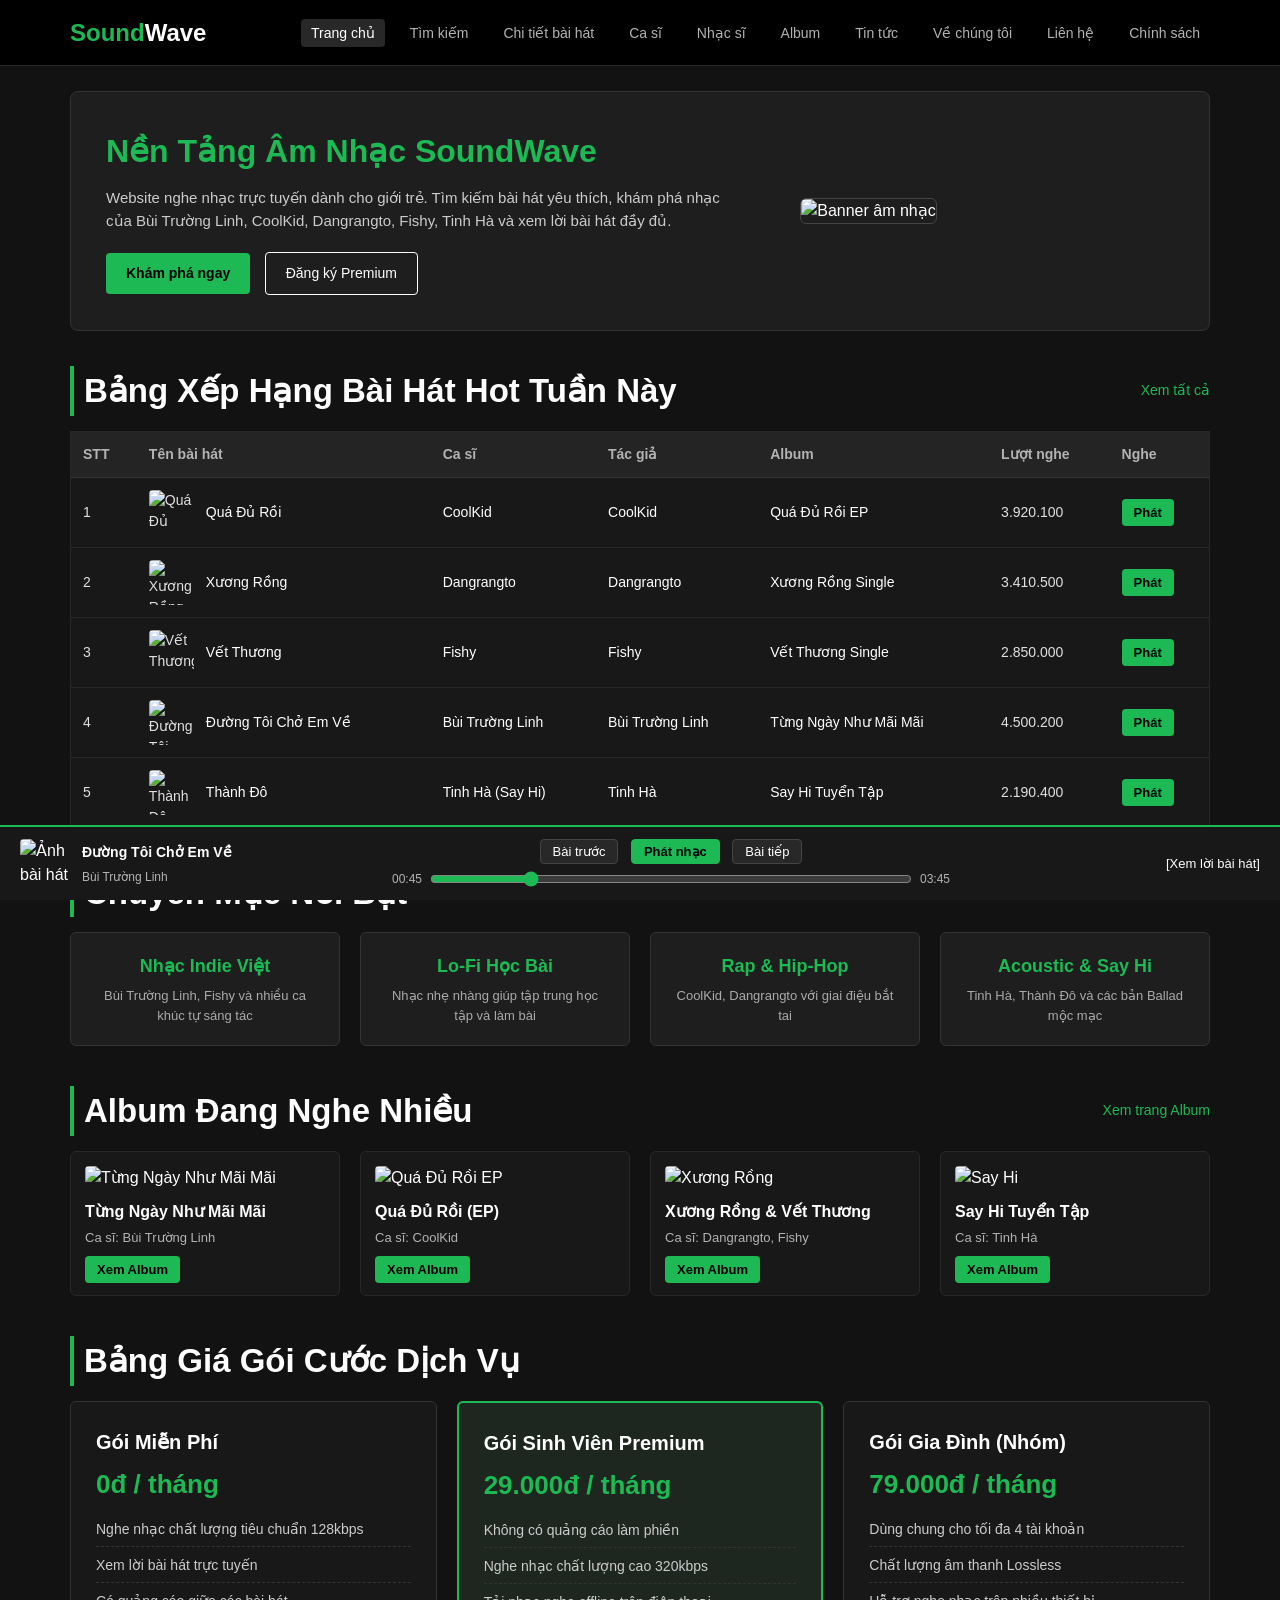
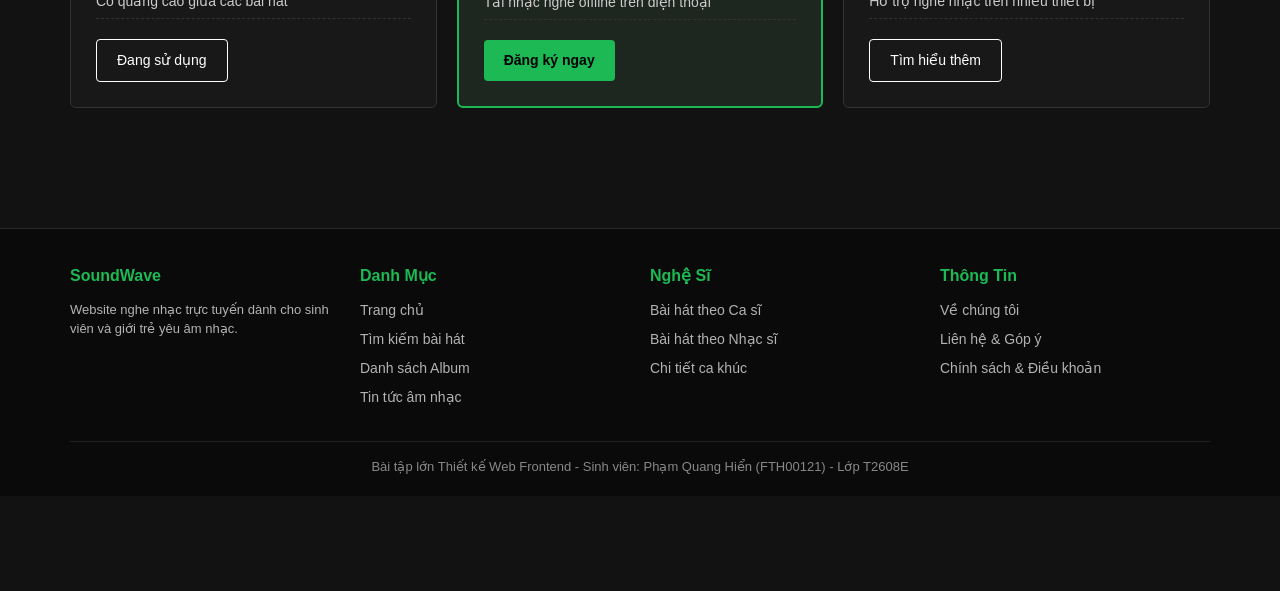
==== commit c1aa0a68: "Update layout and code" ====
--- a/index.html
+++ b/index.html
@@ -1,460 +1,298 @@
 <!DOCTYPE html>
 <html lang="vi">
 <head>
-  <meta charset="UTF-8">
-  <meta name="viewport" content="width=device-width, initial-scale=1.0">
-  <title>SoundWave - Nền Tảng Âm Nhạc Trực Tuyến Hiện Đại</title>
-  <link rel="stylesheet" href="https://cdnjs.cloudflare.com/ajax/libs/font-awesome/6.5.1/css/all.min.css">
-  <link rel="stylesheet" href="css/style.css">
+    <meta charset="UTF-8">
+    <meta name="viewport" content="width=device-width, initial-scale=1.0">
+    <title>SoundWave - Trang Chủ Nghe Nhạc</title>
+    <link rel="stylesheet" href="css/style.css">
 </head>
 <body>
 
-  <!-- Đầu trang & Thanh điều hướng -->
-  <header class="site-header">
-    <div class="container navbar">
-      <a href="index.html" class="brand-logo" aria-label="SoundWave Home">
-        <div class="brand-icon"><i class="fa-solid fa-wave-square"></i></div>
-        <span>Sound<span>Wave</span></span>
-      </a>
-
-      <nav aria-label="Điều hướng chính">
-        <ul class="nav-links">
-          <li><a href="index.html" class="nav-link active">Trang Chủ</a></li>
-          <li><a href="search.html" class="nav-link">Tìm Kiếm</a></li>
-          <li><a href="artist-songs.html" class="nav-link">Ca Sĩ</a></li>
-          <li><a href="composer-songs.html" class="nav-link">Nhạc Sĩ</a></li>
-          <li><a href="album-songs.html" class="nav-link">Album</a></li>
-          <li><a href="detail.html" class="nav-link">Tin Tức</a></li>
-          <li><a href="about.html" class="nav-link">Về Chúng Tôi</a></li>
-          <li><a href="contact.html" class="nav-link">Liên Hệ</a></li>
-          <li><a href="policy-terms.html" class="nav-link">Chính Sách</a></li>
-        </ul>
-      </nav>
-
-      <div class="nav-actions">
-        <a href="search.html" class="nav-search-btn" title="Tìm kiếm"><i class="fa-solid fa-magnifying-glass"></i></a>
-        <a href="#pricing" class="btn btn-primary" style="padding: 8px 18px; font-size: 0.85rem;">Premium</a>
-        <button id="menu-toggle" class="menu-toggle-btn" aria-label="Mở menu"><i class="fa-solid fa-bars"></i></button>
-      </div>
-    </div>
-  </header>
-
-  <!-- Nội dung chính của trang -->
-  <main>
-    <!-- Khu vực Banner mở đầu -->
-    <section class="hero-banner">
-      <div class="container">
-        <div class="hero-card">
-          <div class="hero-content">
-            <span class="badge badge-primary"><i class="fa-solid fa-bolt"></i> Âm nhạc thế hệ Gen Z</span>
-            <h1 class="hero-title">Đắm Chìm Giai Điệu Cùng <span>Indie & Say Hi</span></h1>
-            <p class="hero-desc">
-              Thưởng thức trọn bộ các bản hit triệu view từ Bùi Trường Linh, CoolKid, Dangrangto, Fishy, Tinh Hà và dàn Anh Trai Say Hi với chất lượng âm thanh Lossless sống động nhất.
-            </p>
-            <div class="hero-buttons">
-              <a href="search.html" class="btn btn-primary"><i class="fa-solid fa-compass"></i> Khám Phá Ngay</a>
-              <a href="#pricing" class="btn btn-outline"><i class="fa-solid fa-crown"></i> Đăng Ký Premium</a>
-            </div>
-          </div>
-          <div class="hero-art">
-            <div class="hero-album-stack">
-              <img src="https://images.unsplash.com/photo-1514525253161-7a46d19cd819?w=500" alt="Album Cover 1" class="stack-img stack-img-1">
-              <img src="https://images.unsplash.com/photo-1470225620780-dba8ba36b745?w=500" alt="Album Cover 2" class="stack-img stack-img-2">
-            </div>
-          </div>
-        </div>
-      </div>
-    </section>
-
-    <!-- Bảng xếp hạng bài hát thịnh hành -->
-    <section class="section-spacing">
-      <div class="container">
-        <div class="section-title-wrap">
-          <div>
-            <h2 class="section-title"><i class="fa-solid fa-fire-flame-curved"></i> Bảng Xếp Hạng Hot Nhất Tuần</h2>
-            <p class="section-subtitle">Top những bản hit của Bùi Trường Linh, CoolKid, Dangrangto, Fishy & Tinh Hà được nghe nhiều nhất</p>
-          </div>
-          <a href="search.html" class="see-more-link">Xem tất cả <i class="fa-solid fa-arrow-right"></i></a>
-        </div>
-
-        <div class="table-responsive">
-          <table class="music-table">
-            <thead>
-              <tr>
-                <th style="width: 60px;">#</th>
-                <th>Bài Hát</th>
-                <th>Nghệ Sĩ</th>
-                <th>Album / Tuyển Tập</th>
-                <th>Lượt Nghe</th>
-                <th style="text-align: right;">Thời Lượng</th>
-                <th style="width: 80px; text-align: center;">Phát</th>
-              </tr>
-            </thead>
-            <tbody>
-              <tr>
-                <td><span class="rank-number rank-top1">01</span></td>
-                <td>
-                  <div class="song-cell">
-                    <img src="https://images.unsplash.com/photo-1514525253161-7a46d19cd819?w=200" alt="Quá Đủ Rồi" class="song-thumb-sm">
-                    <div class="song-info-meta">
-                      <a href="song-detail.html" class="song-title-text">Quá Đủ Rồi</a>
-                      <span class="song-artist-text">Sáng tác: <a href="composer-songs.html">CoolKid</a></span>
-                    </div>
-                  </div>
-                </td>
-                <td><a href="artist-songs.html">CoolKid</a></td>
-                <td><a href="album-songs.html">DG House Session</a></td>
-                <td>3.420.800</td>
-                <td style="text-align: right;">03:28</td>
-                <td style="text-align: center;">
-                  <button class="btn-play-sm js-play-track" data-title="Quá Đủ Rồi" data-artist="CoolKid" data-thumb="https://images.unsplash.com/photo-1514525253161-7a46d19cd819?w=200" title="Phát bài hát">
-                    <i class="fa-solid fa-play"></i>
-                  </button>
-                </td>
-              </tr>
-              <tr>
-                <td><span class="rank-number rank-top2">02</span></td>
-                <td>
-                  <div class="song-cell">
-                    <img src="https://images.unsplash.com/photo-1493225457124-a3eb161ffa5f?w=200" alt="Xương Rồng" class="song-thumb-sm">
-                    <div class="song-info-meta">
-                      <a href="song-detail.html" class="song-title-text">Xương Rồng</a>
-                      <span class="song-artist-text">Sáng tác: <a href="composer-songs.html">Dangrangto</a></span>
-                    </div>
-                  </div>
-                </td>
-                <td><a href="artist-songs.html">Dangrangto</a></td>
-                <td><a href="album-songs.html">Rap & Melodic Vibes</a></td>
-                <td>2.950.410</td>
-                <td style="text-align: right;">03:15</td>
-                <td style="text-align: center;">
-                  <button class="btn-play-sm js-play-track" data-title="Xương Rồng" data-artist="Dangrangto" data-thumb="https://images.unsplash.com/photo-1493225457124-a3eb161ffa5f?w=200" title="Phát bài hát">
-                    <i class="fa-solid fa-play"></i>
-                  </button>
-                </td>
-              </tr>
-              <tr>
-                <td><span class="rank-number rank-top3">03</span></td>
-                <td>
-                  <div class="song-cell">
-                    <img src="https://images.unsplash.com/photo-1470225620780-dba8ba36b745?w=200" alt="Vết Thương" class="song-thumb-sm">
-                    <div class="song-info-meta">
-                      <a href="song-detail.html" class="song-title-text">Vết Thương</a>
-                      <span class="song-artist-text">Sáng tác: <a href="composer-songs.html">Fishy</a></span>
-                    </div>
-                  </div>
-                </td>
-                <td><a href="artist-songs.html">Fishy</a></td>
-                <td><a href="album-songs.html">Chữa Lành Đêm Khuya</a></td>
-                <td>2.680.900</td>
-                <td style="text-align: right;">03:50</td>
-                <td style="text-align: center;">
-                  <button class="btn-play-sm js-play-track" data-title="Vết Thương" data-artist="Fishy" data-thumb="https://images.unsplash.com/photo-1470225620780-dba8ba36b745?w=200" title="Phát bài hát">
-                    <i class="fa-solid fa-play"></i>
-                  </button>
-                </td>
-              </tr>
-              <tr>
-                <td><span class="rank-number">04</span></td>
-                <td>
-                  <div class="song-cell">
-                    <img src="https://images.unsplash.com/photo-1487180144351-b8472da7d491?w=200" alt="Đường Tôi Chở Em Về" class="song-thumb-sm">
-                    <div class="song-info-meta">
-                      <a href="song-detail.html" class="song-title-text">Đường Tôi Chở Em Về</a>
-                      <span class="song-artist-text">Sáng tác: <a href="composer-songs.html">Bùi Trường Linh</a></span>
-                    </div>
-                  </div>
-                </td>
-                <td><a href="artist-songs.html">Bùi Trường Linh</a></td>
-                <td><a href="album-songs.html">Từng Ngày Như Mãi Mãi</a></td>
-                <td>4.120.300</td>
-                <td style="text-align: right;">04:25</td>
-                <td style="text-align: center;">
-                  <button class="btn-play-sm js-play-track" data-title="Đường Tôi Chở Em Về" data-artist="Bùi Trường Linh" data-thumb="https://images.unsplash.com/photo-1487180144351-b8472da7d491?w=200" title="Phát bài hát">
-                    <i class="fa-solid fa-play"></i>
-                  </button>
-                </td>
-              </tr>
-              <tr>
-                <td><span class="rank-number">05</span></td>
-                <td>
-                  <div class="song-cell">
-                    <img src="https://images.unsplash.com/photo-1511671782779-c97d3d27a1d4?w=200" alt="Thành Đô" class="song-thumb-sm">
-                    <div class="song-info-meta">
-                      <a href="song-detail.html" class="song-title-text">Thành Đô (Tinh Hà Bản Đặc Biệt)</a>
-                      <span class="song-artist-text">Sáng tác: <a href="composer-songs.html">Triệu Lôi / Tinh Hà</a></span>
-                    </div>
-                  </div>
-                </td>
-                <td><a href="artist-songs.html">Tinh Hà</a></td>
-                <td><a href="album-songs.html">Khúc Nhạc Tinh Hà</a></td>
-                <td>2.150.640</td>
-                <td style="text-align: right;">04:38</td>
-                <td style="text-align: center;">
-                  <button class="btn-play-sm js-play-track" data-title="Thành Đô" data-artist="Tinh Hà" data-thumb="https://images.unsplash.com/photo-1511671782779-c97d3d27a1d4?w=200" title="Phát bài hát">
-                    <i class="fa-solid fa-play"></i>
-                  </button>
-                </td>
-              </tr>
-            </tbody>
-          </table>
-        </div>
-      </div>
-    </section>
-
-    <!-- Chuyên mục thể loại nổi bật -->
-    <section class="section-spacing" style="background: rgba(255,255,255,0.01);">
-      <div class="container">
-        <div class="section-title-wrap">
-          <div>
-            <h2 class="section-title"><i class="fa-solid fa-shapes"></i> Chuyên Mục Nổi Bật</h2>
-            <p class="section-subtitle">Giai điệu tuyển chọn phù hợp với từng tâm trạng và không gian sống</p>
-          </div>
-          <a href="search.html" class="see-more-link">Khám phá thể loại <i class="fa-solid fa-arrow-right"></i></a>
-        </div>
-
-        <div class="grid-6">
-          <a href="search.html" class="category-card" style="background: linear-gradient(135deg, #4f46e5, #06b6d4);">
-            <span>Indie Việt Nam</span>
-            <span class="badge badge-primary" style="background: rgba(0,0,0,0.3); border: none; color: #fff;">Bùi Trường Linh, Fishy</span>
-            <i class="fa-solid fa-guitar"></i>
-          </a>
-          <a href="search.html" class="category-card" style="background: linear-gradient(135deg, #059669, #10b981);">
-            <span>Anh Trai Say Hi</span>
-            <span class="badge badge-primary" style="background: rgba(0,0,0,0.3); border: none; color: #fff;">Hits Bùng Nổ</span>
-            <i class="fa-solid fa-microphone-lines"></i>
-          </a>
-          <a href="search.html" class="category-card" style="background: linear-gradient(135deg, #d97706, #f59e0b);">
-            <span>Rap Melodic</span>
-            <span class="badge badge-primary" style="background: rgba(0,0,0,0.3); border: none; color: #fff;">Dangrangto, CoolKid</span>
-            <i class="fa-solid fa-music"></i>
-          </a>
-          <a href="search.html" class="category-card" style="background: linear-gradient(135deg, #db2777, #ec4899);">
-            <span>Nhạc Tinh Hà</span>
-            <span class="badge badge-primary" style="background: rgba(0,0,0,0.3); border: none; color: #fff;">Thành Đô Acoustic</span>
-            <i class="fa-solid fa-bolt"></i>
-          </a>
-          <a href="search.html" class="category-card" style="background: linear-gradient(135deg, #7c3aed, #a855f7);">
-            <span>R&B / Soul Vibe</span>
-            <span class="badge badge-primary" style="background: rgba(0,0,0,0.3); border: none; color: #fff;">Quá Đủ Rồi, Vết Thương</span>
-            <i class="fa-solid fa-record-vinyl"></i>
-          </a>
-          <a href="search.html" class="category-card" style="background: linear-gradient(135deg, #2563eb, #3b82f6);">
-            <span>Lo-Fi Học Bài</span>
-            <span class="badge badge-primary" style="background: rgba(0,0,0,0.3); border: none; color: #fff;">Chill Đêm Khuya</span>
-            <i class="fa-solid fa-cloud-moon"></i>
-          </a>
-        </div>
-      </div>
-    </section>
-
-    <!-- Danh sách Album đang thịnh hành -->
-    <section class="section-spacing">
-      <div class="container">
-        <div class="section-title-wrap">
-          <div>
-            <h2 class="section-title"><i class="fa-solid fa-compact-disc"></i> Album & EP Tuyển Chọn</h2>
-            <p class="section-subtitle">Những đĩa nhạc chất lượng cao được giới trẻ yêu thích nhất hiện nay</p>
-          </div>
-          <a href="album-songs.html" class="see-more-link">Tất cả Album <i class="fa-solid fa-arrow-right"></i></a>
-        </div>
-
-        <div class="grid-4">
-          <article class="music-card">
-            <div class="card-thumb-wrap">
-              <img src="https://images.unsplash.com/photo-1487180144351-b8472da7d491?w=400" alt="Album Từng Ngày Như Mãi Mãi" class="card-thumb">
-              <div class="card-play-overlay">
-                <a href="album-songs.html" class="btn-play-sm"><i class="fa-solid fa-play"></i></a>
-              </div>
-            </div>
-            <h3 class="card-title"><a href="album-songs.html">Từng Ngày Như Mãi Mãi</a></h3>
-            <p class="card-subtitle"><a href="artist-songs.html">Bùi Trường Linh</a> • Album</p>
-          </article>
-
-          <article class="music-card">
-            <div class="card-thumb-wrap">
-              <img src="https://images.unsplash.com/photo-1514525253161-7a46d19cd819?w=400" alt="DG House Session" class="card-thumb">
-              <div class="card-play-overlay">
-                <a href="album-songs.html" class="btn-play-sm"><i class="fa-solid fa-play"></i></a>
-              </div>
-            </div>
-            <h3 class="card-title"><a href="album-songs.html">Quá Đủ Rồi (EP)</a></h3>
-            <p class="card-subtitle"><a href="artist-songs.html">CoolKid</a> • DG House</p>
-          </article>
-
-          <article class="music-card">
-            <div class="card-thumb-wrap">
-              <img src="https://images.unsplash.com/photo-1493225457124-a3eb161ffa5f?w=400" alt="Xương Rồng EP" class="card-thumb">
-              <div class="card-play-overlay">
-                <a href="album-songs.html" class="btn-play-sm"><i class="fa-solid fa-play"></i></a>
-              </div>
-            </div>
-            <h3 class="card-title"><a href="album-songs.html">Xương Rồng & Melodic</a></h3>
-            <p class="card-subtitle"><a href="artist-songs.html">Dangrangto</a> • Tuyển Tập</p>
-          </article>
-
-          <article class="music-card">
-            <div class="card-thumb-wrap">
-              <img src="https://images.unsplash.com/photo-1470225620780-dba8ba36b745?w=400" alt="Vết Thương" class="card-thumb">
-              <div class="card-play-overlay">
-                <a href="album-songs.html" class="btn-play-sm"><i class="fa-solid fa-play"></i></a>
-              </div>
-            </div>
-            <h3 class="card-title"><a href="album-songs.html">Vết Thương & Tinh Hà</a></h3>
-            <p class="card-subtitle"><a href="artist-songs.html">Fishy ft. Tinh Hà</a> • 2025</p>
-          </article>
-        </div>
-      </div>
-    </section>
-
-    <!-- Bảng giá gói cước dịch vụ -->
-    <section id="pricing" class="section-spacing" style="background: rgba(255,255,255,0.015);">
-      <div class="container">
-        <div style="text-align: center; max-width: 640px; margin: 0 auto 48px;">
-          <span class="badge badge-emerald"><i class="fa-solid fa-gem"></i> Gói Cước Ưu Đãi</span>
-          <h2 class="section-title" style="justify-content: center; margin-top: 12px;">Nâng Tầm Trải Nghiệm Cùng SoundWave</h2>
-          <p class="section-subtitle">Thưởng thức âm thanh chất lượng cao Hi-Res không nén, nghe nhạc ngoại tuyến không quảng cáo</p>
-        </div>
-
-        <div class="pricing-grid">
-          <div class="pricing-card">
-            <h3 style="font-size: 1.25rem; font-weight: 800;">Miễn Phí (Free)</h3>
-            <p style="color: var(--text-muted); font-size: 0.85rem;">Trải nghiệm âm nhạc cơ bản</p>
-            <div class="pricing-price">0 đ <span>/ vĩnh viễn</span></div>
-            <ul class="pricing-features">
-              <li><i class="fa-solid fa-check"></i> Nghe hơn 50.000 ca khúc</li>
-              <li><i class="fa-solid fa-check"></i> Chất lượng tiêu chuẩn 160kbps</li>
-              <li><i class="fa-solid fa-check"></i> Xem lời bài hát trực tuyến</li>
-              <li style="color: var(--text-dim);"><i class="fa-solid fa-xmark" style="color: var(--text-dim);"></i> Tải nhạc nghe ngoại tuyến</li>
-            </ul>
-            <a href="search.html" class="btn btn-outline">Bắt Đầu Nghe</a>
-          </div>
-
-          <div class="pricing-card featured">
-            <span class="pricing-tag">PHỔ BIẾN NHẤT</span>
-            <h3 style="font-size: 1.25rem; font-weight: 800;">Sinh Viên (Student)</h3>
-            <p style="color: var(--text-muted); font-size: 0.85rem;">Dành riêng cho học sinh & sinh viên</p>
-            <div class="pricing-price">29.000 đ <span>/ tháng</span></div>
-            <ul class="pricing-features">
-              <li><i class="fa-solid fa-check"></i> Toàn bộ tính năng gói Free</li>
-              <li><i class="fa-solid fa-check"></i> Âm thanh Lossless Hi-Fi 320kbps</li>
-              <li><i class="fa-solid fa-check"></i> Hoàn toàn không có quảng cáo</li>
-              <li><i class="fa-solid fa-check"></i> Tải bài hát về điện thoại & PC</li>
-            </ul>
-            <a href="contact.html" class="btn btn-primary">Đăng Ký Gói Sinh Viên</a>
-          </div>
-
-          <div class="pricing-card">
-            <h3 style="font-size: 1.25rem; font-weight: 800;">Gia Đình (Family)</h3>
-            <p style="color: var(--text-muted); font-size: 0.85rem;">Dành cho tối đa 6 tài khoản</p>
-            <div class="pricing-price">89.000 đ <span>/ tháng</span></div>
-            <ul class="pricing-features">
-              <li><i class="fa-solid fa-check"></i> 6 tài khoản Premium độc lập</li>
-              <li><i class="fa-solid fa-check"></i> Âm thanh phòng thu Studio Master</li>
-              <li><i class="fa-solid fa-check"></i> Danh sách phát chung gia đình</li>
-              <li><i class="fa-solid fa-check"></i> Hỗ trợ kỹ thuật ưu tiên 24/7</li>
-            </ul>
-            <a href="contact.html" class="btn btn-outline">Nhận Ưu Đãi Gia Đình</a>
-          </div>
-        </div>
-      </div>
-    </section>
-  </main>
-
-  <!-- Chân trang -->
-  <footer class="site-footer">
-    <div class="container">
-      <div class="footer-grid">
-        <div class="footer-brand">
-          <a href="index.html" class="brand-logo">
-            <div class="brand-icon"><i class="fa-solid fa-wave-square"></i></div>
-            <span>Sound<span>Wave</span></span>
-          </a>
-          <p>Nền tảng âm nhạc trực tuyến kết nối triệu trái tim yêu nghệ thuật với các nghệ sĩ độc lập trên toàn quốc.</p>
-        </div>
-
-        <div>
-          <h4 class="footer-heading">Khám Phá</h4>
-          <ul class="footer-links-list">
-            <li><a href="index.html">Trang Chủ</a></li>
-            <li><a href="search.html">Tìm Kiếm Bài Hát</a></li>
-            <li><a href="album-songs.html">Kho Album Hot</a></li>
-            <li><a href="detail.html">Tin Tức & Review</a></li>
-          </ul>
-        </div>
-
-        <div>
-          <h4 class="footer-heading">Nghệ Sĩ & Nhạc Sĩ</h4>
-          <ul class="footer-links-list">
-            <li><a href="artist-songs.html">Hồ Sơ Ca Sĩ</a></li>
-            <li><a href="composer-songs.html">Kho Nhạc Sĩ</a></li>
-            <li><a href="contact.html">Đăng Ký Nghệ Sĩ Mới</a></li>
-            <li><a href="about.html">Cộng Đồng Indie</a></li>
-          </ul>
-        </div>
-
-        <div>
-          <h4 class="footer-heading">Hỗ Trợ & Pháp Lý</h4>
-          <ul class="footer-links-list">
-            <li><a href="about.html">Về Chúng Tôi</a></li>
-            <li><a href="contact.html">Liên Hệ Hỗ Trợ</a></li>
-            <li><a href="policy-terms.html">Bản Quyền & DMCA</a></li>
-            <li><a href="policy-terms.html#privacy">Chính Sách Bảo Mật</a></li>
-          </ul>
-        </div>
-      </div>
-
-      <div class="footer-bottom">
-        <p>&copy; 2026 SoundWave Music Platform. Bản quyền thuộc về FPT Aptech - Dự án Thiết kế Web Frontend.</p>
-        <div class="social-links">
-          <a href="https://facebook.com" class="social-icon" target="_blank" rel="noreferrer" aria-label="Facebook"><i class="fa-brands fa-facebook-f"></i></a>
-          <a href="https://youtube.com" class="social-icon" target="_blank" rel="noreferrer" aria-label="YouTube"><i class="fa-brands fa-youtube"></i></a>
-          <a href="https://tiktok.com" class="social-icon" target="_blank" rel="noreferrer" aria-label="TikTok"><i class="fa-brands fa-tiktok"></i></a>
-          <a href="https://github.com" class="social-icon" target="_blank" rel="noreferrer" aria-label="GitHub"><i class="fa-brands fa-github"></i></a>
-        </div>
-      </div>
-    </div>
-  </footer>
-
-  <!-- Thanh phát nhạc cố định đáy màn hình -->
-  <aside class="bottom-player-bar" aria-label="Trình phát nhạc đang hoạt động">
-    <div class="player-left">
-      <img id="player-thumb" src="https://images.unsplash.com/photo-1514525253161-7a46d19cd819?w=200" alt="Bìa bài hát" class="player-thumb">
-      <div class="player-song-meta">
-        <a href="song-detail.html" id="player-song-title" class="player-song-name">Quá Đủ Rồi</a>
-        <a href="artist-songs.html" id="player-artist" class="player-artist-name">CoolKid</a>
-      </div>
-      <button id="player-like-btn" class="player-like-btn" title="Thêm vào yêu thích">
-        <i class="fa-regular fa-heart"></i>
-      </button>
-    </div>
-
-    <div class="player-center">
-      <div class="player-controls-row">
-        <button class="player-btn-action" title="Phát ngẫu nhiên"><i class="fa-solid fa-shuffle"></i></button>
-        <button class="player-btn-action" title="Bài trước"><i class="fa-solid fa-backward-step"></i></button>
-        <button id="player-play-btn" class="player-btn-play-pause" title="Phát"><i class="fa-solid fa-play"></i></button>
-        <button class="player-btn-action" title="Bài tiếp"><i class="fa-solid fa-forward-step"></i></button>
-        <button class="player-btn-action" title="Lặp lại"><i class="fa-solid fa-repeat"></i></button>
-      </div>
-      <div class="player-progress-row">
-        <span id="current-time" class="player-time">01:24</span>
-        <div id="progress-bar-wrap" class="progress-bar-wrap">
-          <div id="progress-fill" class="progress-fill"></div>
-        </div>
-        <span id="duration-time" class="player-time">03:45</span>
-      </div>
-    </div>
-
-    <div class="player-right">
-      <a href="song-detail.html" class="player-btn-action" title="Xem lời bài hát"><i class="fa-solid fa-align-left"></i></a>
-      <div class="volume-wrap">
-        <i class="fa-solid fa-volume-high text-muted"></i>
-        <input type="range" class="volume-slider" min="0" max="100" value="80" aria-label="Âm lượng">
-      </div>
-    </div>
-  </aside>
-
-  <script src="js/main.js"></script>
+    <header>
+        <div class="container header-inner">
+            <a href="index.html" class="logo">Sound<span>Wave</span></a>
+            <button class="nut-menu-mobile" onclick="moMenuMobile()">Menu</button>
+            <nav>
+                <ul id="menu-chinh">
+                    <li><a href="index.html" class="active">Trang chủ</a></li>
+                    <li><a href="search.html">Tìm kiếm</a></li>
+                    <li><a href="song-detail.html">Chi tiết bài hát</a></li>
+                    <li><a href="artist-songs.html">Ca sĩ</a></li>
+                    <li><a href="composer-songs.html">Nhạc sĩ</a></li>
+                    <li><a href="album-songs.html">Album</a></li>
+                    <li><a href="detail.html">Tin tức</a></li>
+                    <li><a href="about.html">Về chúng tôi</a></li>
+                    <li><a href="contact.html">Liên hệ</a></li>
+                    <li><a href="policy-terms.html">Chính sách</a></li>
+                </ul>
+            </nav>
+        </div>
+    </header>
+
+    <main class="container">
+        <section class="hero-box">
+            <div class="hero-text">
+                <h1>Nền Tảng Âm Nhạc SoundWave</h1>
+                <p>Website nghe nhạc trực tuyến dành cho giới trẻ. Tìm kiếm bài hát yêu thích, khám phá nhạc của Bùi Trường Linh, CoolKid, Dangrangto, Fishy, Tinh Hà và xem lời bài hát đầy đủ.</p>
+                <a href="search.html" class="btn">Khám phá ngay</a>
+                <a href="#goi-cuoc" class="btn-outline">Đăng ký Premium</a>
+            </div>
+            <div class="hero-img">
+                <img src="https://images.unsplash.com/photo-1511671782779-c97d3d27a1d4?w=600" alt="Banner âm nhạc">
+            </div>
+        </section>
+
+        <section>
+            <div class="tieu-de-muc">
+                <h2>Bảng Xếp Hạng Bài Hát Hot Tuần Này</h2>
+                <a href="search.html">Xem tất cả</a>
+            </div>
+            <table class="bang-nhac">
+                <thead>
+                    <tr>
+                        <th>STT</th>
+                        <th>Tên bài hát</th>
+                        <th>Ca sĩ</th>
+                        <th>Tác giả</th>
+                        <th>Album</th>
+                        <th>Lượt nghe</th>
+                        <th>Nghe</th>
+                    </tr>
+                </thead>
+                <tbody>
+                    <tr>
+                        <td>1</td>
+                        <td>
+                            <div class="thong-tin-bai-bang">
+                                <img src="https://images.unsplash.com/photo-1514525253161-7a46d19cd819?w=150" alt="Quá Đủ Rồi">
+                                <a href="song-detail.html">Quá Đủ Rồi</a>
+                            </div>
+                        </td>
+                        <td><a href="artist-songs.html">CoolKid</a></td>
+                        <td><a href="composer-songs.html">CoolKid</a></td>
+                        <td><a href="album-songs.html">Quá Đủ Rồi EP</a></td>
+                        <td>3.920.100</td>
+                        <td><button class="nut-play-nho" onclick="phatNhac('Quá Đủ Rồi', 'CoolKid', 'https://images.unsplash.com/photo-1514525253161-7a46d19cd819?w=150')">Phát</button></td>
+                    </tr>
+                    <tr>
+                        <td>2</td>
+                        <td>
+                            <div class="thong-tin-bai-bang">
+                                <img src="https://images.unsplash.com/photo-1493225457124-a3eb161ffa5f?w=150" alt="Xương Rồng">
+                                <a href="song-detail.html">Xương Rồng</a>
+                            </div>
+                        </td>
+                        <td><a href="artist-songs.html">Dangrangto</a></td>
+                        <td><a href="composer-songs.html">Dangrangto</a></td>
+                        <td><a href="album-songs.html">Xương Rồng Single</a></td>
+                        <td>3.410.500</td>
+                        <td><button class="nut-play-nho" onclick="phatNhac('Xương Rồng', 'Dangrangto', 'https://images.unsplash.com/photo-1493225457124-a3eb161ffa5f?w=150')">Phát</button></td>
+                    </tr>
+                    <tr>
+                        <td>3</td>
+                        <td>
+                            <div class="thong-tin-bai-bang">
+                                <img src="https://images.unsplash.com/photo-1470225620780-dba8ba36b745?w=150" alt="Vết Thương">
+                                <a href="song-detail.html">Vết Thương</a>
+                            </div>
+                        </td>
+                        <td><a href="artist-songs.html">Fishy</a></td>
+                        <td><a href="composer-songs.html">Fishy</a></td>
+                        <td><a href="album-songs.html">Vết Thương Single</a></td>
+                        <td>2.850.000</td>
+                        <td><button class="nut-play-nho" onclick="phatNhac('Vết Thương', 'Fishy', 'https://images.unsplash.com/photo-1470225620780-dba8ba36b745?w=150')">Phát</button></td>
+                    </tr>
+                    <tr>
+                        <td>4</td>
+                        <td>
+                            <div class="thong-tin-bai-bang">
+                                <img src="https://images.unsplash.com/photo-1459749411175-04bf5292ceea?w=150" alt="Đường Tôi Chở Em Về">
+                                <a href="song-detail.html">Đường Tôi Chở Em Về</a>
+                            </div>
+                        </td>
+                        <td><a href="artist-songs.html">Bùi Trường Linh</a></td>
+                        <td><a href="composer-songs.html">Bùi Trường Linh</a></td>
+                        <td><a href="album-songs.html">Từng Ngày Như Mãi Mãi</a></td>
+                        <td>4.500.200</td>
+                        <td><button class="nut-play-nho" onclick="phatNhac('Đường Tôi Chở Em Về', 'Bùi Trường Linh', 'https://images.unsplash.com/photo-1459749411175-04bf5292ceea?w=150')">Phát</button></td>
+                    </tr>
+                    <tr>
+                        <td>5</td>
+                        <td>
+                            <div class="thong-tin-bai-bang">
+                                <img src="https://images.unsplash.com/photo-1511671782779-c97d3d27a1d4?w=150" alt="Thành Đô">
+                                <a href="song-detail.html">Thành Đô</a>
+                            </div>
+                        </td>
+                        <td><a href="artist-songs.html">Tinh Hà (Say Hi)</a></td>
+                        <td><a href="composer-songs.html">Tinh Hà</a></td>
+                        <td><a href="album-songs.html">Say Hi Tuyển Tập</a></td>
+                        <td>2.190.400</td>
+                        <td><button class="nut-play-nho" onclick="phatNhac('Thành Đô', 'Tinh Hà', 'https://images.unsplash.com/photo-1511671782779-c97d3d27a1d4?w=150')">Phát</button></td>
+                    </tr>
+                </tbody>
+            </table>
+        </section>
+
+        <section>
+            <div class="tieu-de-muc">
+                <h2>Chuyên Mục Nổi Bật</h2>
+            </div>
+            <div class="luoi-4-cot">
+                <a href="search.html" class="the-danh-muc">
+                    <h3>Nhạc Indie Việt</h3>
+                    <p>Bùi Trường Linh, Fishy và nhiều ca khúc tự sáng tác</p>
+                </a>
+                <a href="search.html" class="the-danh-muc">
+                    <h3>Lo-Fi Học Bài</h3>
+                    <p>Nhạc nhẹ nhàng giúp tập trung học tập và làm bài</p>
+                </a>
+                <a href="search.html" class="the-danh-muc">
+                    <h3>Rap & Hip-Hop</h3>
+                    <p>CoolKid, Dangrangto với giai điệu bắt tai</p>
+                </a>
+                <a href="search.html" class="the-danh-muc">
+                    <h3>Acoustic & Say Hi</h3>
+                    <p>Tinh Hà, Thành Đô và các bản Ballad mộc mạc</p>
+                </a>
+            </div>
+        </section>
+
+        <section>
+            <div class="tieu-de-muc">
+                <h2>Album Đang Nghe Nhiều</h2>
+                <a href="album-songs.html">Xem trang Album</a>
+            </div>
+            <div class="luoi-4-cot">
+                <article class="card-nhac">
+                    <img src="https://images.unsplash.com/photo-1459749411175-04bf5292ceea?w=400" alt="Từng Ngày Như Mãi Mãi">
+                    <h3><a href="album-songs.html">Từng Ngày Như Mãi Mãi</a></h3>
+                    <p>Ca sĩ: Bùi Trường Linh</p>
+                    <a href="album-songs.html" class="nut-play-nho">Xem Album</a>
+                </article>
+                <article class="card-nhac">
+                    <img src="https://images.unsplash.com/photo-1514525253161-7a46d19cd819?w=400" alt="Quá Đủ Rồi EP">
+                    <h3><a href="album-songs.html">Quá Đủ Rồi (EP)</a></h3>
+                    <p>Ca sĩ: CoolKid</p>
+                    <a href="album-songs.html" class="nut-play-nho">Xem Album</a>
+                </article>
+                <article class="card-nhac">
+                    <img src="https://images.unsplash.com/photo-1493225457124-a3eb161ffa5f?w=400" alt="Xương Rồng">
+                    <h3><a href="album-songs.html">Xương Rồng & Vết Thương</a></h3>
+                    <p>Ca sĩ: Dangrangto, Fishy</p>
+                    <a href="album-songs.html" class="nut-play-nho">Xem Album</a>
+                </article>
+                <article class="card-nhac">
+                    <img src="https://images.unsplash.com/photo-1511671782779-c97d3d27a1d4?w=400" alt="Say Hi">
+                    <h3><a href="album-songs.html">Say Hi Tuyển Tập</a></h3>
+                    <p>Ca sĩ: Tinh Hà</p>
+                    <a href="album-songs.html" class="nut-play-nho">Xem Album</a>
+                </article>
+            </div>
+        </section>
+
+        <section id="goi-cuoc">
+            <div class="tieu-de-muc">
+                <h2>Bảng Giá Gói Cước Dịch Vụ</h2>
+            </div>
+            <div class="luoi-3-cot">
+                <div class="bang-gia-item">
+                    <h3>Gói Miễn Phí</h3>
+                    <div class="gia-tien">0đ / tháng</div>
+                    <ul>
+                        <li>Nghe nhạc chất lượng tiêu chuẩn 128kbps</li>
+                        <li>Xem lời bài hát trực tuyến</li>
+                        <li>Có quảng cáo giữa các bài hát</li>
+                    </ul>
+                    <a href="search.html" class="btn-outline">Đang sử dụng</a>
+                </div>
+                <div class="bang-gia-item noi-bat">
+                    <h3>Gói Sinh Viên Premium</h3>
+                    <div class="gia-tien">29.000đ / tháng</div>
+                    <ul>
+                        <li>Không có quảng cáo làm phiền</li>
+                        <li>Nghe nhạc chất lượng cao 320kbps</li>
+                        <li>Tải nhạc nghe offline trên điện thoại</li>
+                    </ul>
+                    <a href="policy-terms.html" class="btn">Đăng ký ngay</a>
+                </div>
+                <div class="bang-gia-item">
+                    <h3>Gói Gia Đình (Nhóm)</h3>
+                    <div class="gia-tien">79.000đ / tháng</div>
+                    <ul>
+                        <li>Dùng chung cho tối đa 4 tài khoản</li>
+                        <li>Chất lượng âm thanh Lossless</li>
+                        <li>Hỗ trợ nghe nhạc trên nhiều thiết bị</li>
+                    </ul>
+                    <a href="policy-terms.html" class="btn-outline">Tìm hiểu thêm</a>
+                </div>
+            </div>
+        </section>
+    </main>
+    <footer>
+        <div class="container">
+            <div class="footer-cols">
+                <div class="footer-col">
+                    <h4>SoundWave</h4>
+                    <p style="font-size: 13px; color: #b3b3b3;">Website nghe nhạc trực tuyến dành cho sinh viên và giới trẻ yêu âm nhạc.</p>
+                </div>
+                <div class="footer-col">
+                    <h4>Danh Mục</h4>
+                    <ul>
+                        <li><a href="index.html">Trang chủ</a></li>
+                        <li><a href="search.html">Tìm kiếm bài hát</a></li>
+                        <li><a href="album-songs.html">Danh sách Album</a></li>
+                        <li><a href="detail.html">Tin tức âm nhạc</a></li>
+                    </ul>
+                </div>
+                <div class="footer-col">
+                    <h4>Nghệ Sĩ</h4>
+                    <ul>
+                        <li><a href="artist-songs.html">Bài hát theo Ca sĩ</a></li>
+                        <li><a href="composer-songs.html">Bài hát theo Nhạc sĩ</a></li>
+                        <li><a href="song-detail.html">Chi tiết ca khúc</a></li>
+                    </ul>
+                </div>
+                <div class="footer-col">
+                    <h4>Thông Tin</h4>
+                    <ul>
+                        <li><a href="about.html">Về chúng tôi</a></li>
+                        <li><a href="contact.html">Liên hệ & Góp ý</a></li>
+                        <li><a href="policy-terms.html">Chính sách & Điều khoản</a></li>
+                    </ul>
+                </div>
+            </div>
+            <div class="ban-quyen">
+                <p>Bài tập lớn Thiết kế Web Frontend - Sinh viên: Phạm Quang Hiển (FTH00121) - Lớp T2608E</p>
+            </div>
+        </div>
+    </footer>
+
+    <aside class="thanh-nhac-day">
+        <div class="player-trai">
+            <img id="player-anh" src="https://images.unsplash.com/photo-1459749411175-04bf5292ceea?w=150" alt="Ảnh bài hát">
+            <div>
+                <div><a href="song-detail.html" id="player-ten-bai" style="font-weight: bold; font-size: 14px;">Đường Tôi Chở Em Về</a></div>
+                <div><a href="artist-songs.html" id="player-ca-si" style="font-size: 12px; color: #b3b3b3;">Bùi Trường Linh</a></div>
+            </div>
+        </div>
+        <div class="player-giua">
+            <div class="cum-nut-player">
+                <button onclick="phatNhac('Quá Đủ Rồi', 'CoolKid', 'https://images.unsplash.com/photo-1514525253161-7a46d19cd819?w=150')">Bài trước</button>
+                <button id="nut-play-chinh" class="nut-chinh" onclick="bamNutPlay()">Phát nhạc</button>
+                <button onclick="phatNhac('Xương Rồng', 'Dangrangto', 'https://images.unsplash.com/photo-1493225457124-a3eb161ffa5f?w=150')">Bài tiếp</button>
+            </div>
+            <div class="thanh-tien-trinh-box">
+                <span id="thoi-gian-chay">00:45</span>
+                <input type="range" id="thanh-tien-trinh" class="thanh-am-luong" min="0" max="225" value="45">
+                <span>03:45</span>
+            </div>
+        </div>
+        <div class="player-phai">
+            <a href="song-detail.html">[Xem lời bài hát]</a>
+        </div>
+    </aside>
+
+    <script src="js/main.js"></script>
 </body>
 </html>
--- a/css/style.css
+++ b/css/style.css
@@ -1,1831 +1,753 @@
-/* ==========================================================================
-   SOUNDWAVE - NỀN TẢNG ÂM NHẠC TRỰC TUYẾN
-   Định dạng giao diện: Chủ đề tối, Flexbox, CSS Grid & Responsive
-   ========================================================================== */
-
-:root {
-  --bg-dark: #0a0c14;
-  --bg-surface: #121524;
-  --bg-card: #181c2e;
-  --bg-card-hover: #22273f;
-  --border-subtle: rgba(255, 255, 255, 0.08);
-  --border-focus: #6366f1;
-
-  --text-main: #f8fafc;
-  --text-muted: #94a3b8;
-  --text-dim: #64748b;
-
-  --primary: #6366f1;
-  --primary-hover: #4f46e5;
-  --primary-glow: rgba(99, 102, 241, 0.35);
-
-  --secondary: #06b6d4;
-  --accent-pink: #ec4899;
-  --accent-green: #10b981;
-  --accent-amber: #f59e0b;
-
-  --radius-sm: 8px;
-  --radius-md: 14px;
-  --radius-lg: 20px;
-  --radius-full: 9999px;
-
-  --player-height: 84px;
-  --nav-height: 72px;
-  --container-max: 1200px;
-  --transition: all 0.25s ease-in-out;
-}
-
 * {
-  margin: 0;
-  padding: 0;
-  box-sizing: border-box;
-}
-
-html {
-  scroll-behavior: smooth;
-  font-size: 16px;
+    margin: 0;
+    padding: 0;
+    box-sizing: border-box;
+    font-family: Arial, Helvetica, sans-serif;
 }
 
 body {
-  font-family: -apple-system, BlinkMacSystemFont, 'Segoe UI', Roboto, Helvetica, Arial, sans-serif;
-  background-color: var(--bg-dark);
-  color: var(--text-main);
-  line-height: 1.6;
-  min-height: 100vh;
-  display: flex;
-  flex-direction: column;
-  padding-bottom: var(--player-height);
-  overflow-x: hidden;
+    background-color: #121212;
+    color: #ffffff;
+    line-height: 1.5;
+    padding-bottom: 95px;
 }
 
 a {
-  color: inherit;
-  text-decoration: none;
-  transition: var(--transition);
-}
-
-img {
-  max-width: 100%;
-  height: auto;
-  display: block;
+    color: #ffffff;
+    text-decoration: none;
+}
+
+a:hover {
+    color: #1db954;
 }
 
 ul {
-  list-style: none;
-}
-
-button, input, select, textarea {
-  font: inherit;
-  color: inherit;
-  border: none;
-  outline: none;
-}
-
-/* ==========================================================================
-   KHUNG BỐ CỤC CHUNG & CÁC LỚP TIỆN ÍCH
-   ========================================================================== */
+    list-style: none;
+}
 
 .container {
-  width: 100%;
-  max-width: var(--container-max);
-  margin: 0 auto;
-  padding: 0 24px;
-}
-
-.section-spacing {
-  padding: 56px 0;
-}
-
-.section-title-wrap {
-  display: flex;
-  align-items: flex-end;
-  justify-content: space-between;
-  margin-bottom: 28px;
-  gap: 16px;
-}
-
-.section-title {
-  font-size: 1.75rem;
-  font-weight: 800;
-  letter-spacing: -0.02em;
-  color: var(--text-main);
-  position: relative;
-  display: flex;
-  align-items: center;
-  gap: 12px;
-}
-
-.section-title i {
-  color: var(--primary);
-  font-size: 1.35rem;
-}
-
-.section-subtitle {
-  color: var(--text-muted);
-  font-size: 0.925rem;
-  margin-top: 4px;
-}
-
-.see-more-link {
-  color: var(--primary);
-  font-weight: 600;
-  font-size: 0.9rem;
-  display: inline-flex;
-  align-items: center;
-  gap: 6px;
-}
-
-.see-more-link:hover {
-  color: var(--secondary);
-  transform: translateX(3px);
-}
-
-/* Nhãn hiển thị nổi bật */
-.badge {
-  display: inline-flex;
-  align-items: center;
-  gap: 6px;
-  padding: 4px 12px;
-  border-radius: var(--radius-full);
-  font-size: 0.75rem;
-  font-weight: 700;
-  text-transform: uppercase;
-  letter-spacing: 0.05em;
-}
-
-.badge-primary {
-  background: rgba(99, 102, 241, 0.15);
-  color: var(--primary);
-  border: 1px solid rgba(99, 102, 241, 0.3);
-}
-
-.badge-emerald {
-  background: rgba(16, 185, 129, 0.15);
-  color: var(--accent-green);
-  border: 1px solid rgba(16, 185, 129, 0.3);
-}
-
-.badge-cyan {
-  background: rgba(6, 182, 212, 0.15);
-  color: var(--secondary);
-  border: 1px solid rgba(6, 182, 212, 0.3);
-}
-
-/* Hệ thống nút bấm */
+    width: 1140px;
+    max-width: 95%;
+    margin: 0 auto;
+}
+
+header {
+    background-color: #000000;
+    border-bottom: 1px solid #282828;
+    position: sticky;
+    top: 0;
+    z-index: 99;
+}
+
+.header-inner {
+    display: flex;
+    justify-content: space-between;
+    align-items: center;
+    height: 65px;
+}
+
+.logo {
+    font-size: 24px;
+    font-weight: bold;
+    color: #1db954;
+}
+
+.logo span {
+    color: #ffffff;
+}
+
+nav ul {
+    display: flex;
+    gap: 15px;
+}
+
+nav ul li a {
+    font-size: 14px;
+    color: #b3b3b3;
+    padding: 6px 10px;
+    border-radius: 4px;
+}
+
+nav ul li a:hover,
+nav ul li a.active {
+    color: #ffffff;
+    background-color: #282828;
+}
+
+.nut-menu-mobile {
+    display: none;
+    background-color: #282828;
+    color: #ffffff;
+    border: 1px solid #444444;
+    padding: 6px 12px;
+    font-size: 16px;
+    cursor: pointer;
+    border-radius: 4px;
+}
+
+main {
+    padding-top: 25px;
+    padding-bottom: 40px;
+}
+
+section {
+    margin-bottom: 40px;
+}
+
+.tieu-de-muc {
+    font-size: 22px;
+    margin-bottom: 15px;
+    padding-left: 10px;
+    border-left: 4px solid #1db954;
+    display: flex;
+    justify-content: space-between;
+    align-items: center;
+}
+
+.tieu-de-muc a {
+    font-size: 14px;
+    color: #1db954;
+    font-weight: normal;
+}
+
+.hero-box {
+    background-color: #1e1e1e;
+    border: 1px solid #333333;
+    border-radius: 8px;
+    padding: 35px;
+    display: flex;
+    justify-content: space-between;
+    align-items: center;
+    gap: 25px;
+    margin-bottom: 35px;
+}
+
+.hero-text {
+    width: 60%;
+}
+
+.hero-text h1 {
+    font-size: 32px;
+    margin-bottom: 12px;
+    color: #1db954;
+}
+
+.hero-text p {
+    color: #cccccc;
+    font-size: 15px;
+    margin-bottom: 20px;
+}
+
+.hero-img {
+    width: 35%;
+}
+
+.hero-img img {
+    width: 100%;
+    height: 220px;
+    object-fit: cover;
+    border-radius: 6px;
+    border: 1px solid #444444;
+}
+
 .btn {
-  display: inline-flex;
-  align-items: center;
-  justify-content: center;
-  gap: 10px;
-  padding: 12px 24px;
-  border-radius: var(--radius-full);
-  font-weight: 700;
-  font-size: 0.925rem;
-  cursor: pointer;
-  transition: var(--transition);
-  user-select: none;
-}
-
-.btn-primary {
-  background: linear-gradient(135deg, var(--primary), var(--secondary));
-  color: #fff;
-  box-shadow: 0 4px 18px var(--primary-glow);
-}
-
-.btn-primary:hover {
-  transform: translateY(-2px);
-  box-shadow: 0 6px 24px rgba(99, 102, 241, 0.55);
+    display: inline-block;
+    padding: 10px 20px;
+    background-color: #1db954;
+    color: #000000;
+    font-weight: bold;
+    font-size: 14px;
+    border: none;
+    border-radius: 4px;
+    cursor: pointer;
+    margin-right: 10px;
+}
+
+.btn:hover {
+    background-color: #1ed760;
+    color: #000000;
 }
 
 .btn-outline {
-  background: rgba(255, 255, 255, 0.04);
-  color: var(--text-main);
-  border: 1px solid var(--border-subtle);
+    display: inline-block;
+    padding: 10px 20px;
+    background-color: transparent;
+    color: #ffffff;
+    border: 1px solid #ffffff;
+    font-size: 14px;
+    border-radius: 4px;
+    cursor: pointer;
 }
 
 .btn-outline:hover {
-  background: rgba(255, 255, 255, 0.1);
-  border-color: rgba(255, 255, 255, 0.2);
-  transform: translateY(-2px);
-}
-
-.btn-play-sm {
-  width: 44px;
-  height: 44px;
-  border-radius: 50%;
-  background: var(--primary);
-  color: #fff;
-  display: flex;
-  align-items: center;
-  justify-content: center;
-  font-size: 1rem;
-  box-shadow: 0 4px 14px var(--primary-glow);
-  cursor: pointer;
-  transition: var(--transition);
-}
-
-.btn-play-sm:hover {
-  transform: scale(1.12);
-  background: var(--secondary);
-}
-
-/* ==========================================================================
-   ĐẦU TRANG & THANH ĐIỀU HƯỚNG (MENU)
-   ========================================================================== */
-
-.site-header {
-  position: sticky;
-  top: 0;
-  z-index: 100;
-  background: rgba(10, 12, 20, 0.85);
-  backdrop-filter: blur(14px);
-  -webkit-backdrop-filter: blur(14px);
-  border-bottom: 1px solid var(--border-subtle);
-  height: var(--nav-height);
-}
-
-.navbar {
-  display: flex;
-  align-items: center;
-  justify-content: space-between;
-  height: 100%;
-}
-
-.brand-logo {
-  display: flex;
-  align-items: center;
-  gap: 10px;
-  font-size: 1.45rem;
-  font-weight: 900;
-  letter-spacing: -0.03em;
-  color: #fff;
-}
-
-.brand-icon {
-  width: 38px;
-  height: 38px;
-  border-radius: 10px;
-  background: linear-gradient(135deg, var(--primary), var(--secondary));
-  display: flex;
-  align-items: center;
-  justify-content: center;
-  font-size: 1.1rem;
-  color: #fff;
-  box-shadow: 0 4px 14px var(--primary-glow);
-}
-
-.brand-logo span span {
-  color: var(--secondary);
-}
-
-.nav-links {
-  display: flex;
-  align-items: center;
-  gap: 6px;
-}
-
-.nav-link {
-  padding: 8px 14px;
-  border-radius: var(--radius-sm);
-  font-size: 0.9rem;
-  font-weight: 600;
-  color: var(--text-muted);
-}
-
-.nav-link:hover,
-.nav-link.active {
-  color: #fff;
-  background: rgba(255, 255, 255, 0.06);
-}
-
-.nav-link.active {
-  color: var(--primary);
-  background: rgba(99, 102, 241, 0.1);
-}
-
-.nav-actions {
-  display: flex;
-  align-items: center;
-  gap: 12px;
-}
-
-.nav-search-btn {
-  width: 40px;
-  height: 40px;
-  border-radius: 50%;
-  background: rgba(255, 255, 255, 0.05);
-  color: var(--text-muted);
-  display: flex;
-  align-items: center;
-  justify-content: center;
-  cursor: pointer;
-  transition: var(--transition);
-}
-
-.nav-search-btn:hover {
-  color: #fff;
-  background: rgba(255, 255, 255, 0.12);
-}
-
-.menu-toggle-btn {
-  display: none;
-  background: transparent;
-  color: var(--text-main);
-  font-size: 1.35rem;
-  cursor: pointer;
-  padding: 6px;
-}
-
-/* ==========================================================================
-   BANNER GIỚI THIỆU CHÍNH (TRANG CHỦ)
-   ========================================================================== */
-
-.hero-banner {
-  position: relative;
-  padding: 64px 0 54px;
-  overflow: hidden;
-}
-
-.hero-card {
-  position: relative;
-  background: linear-gradient(135deg, #181c33 0%, #111425 60%, #0d0f1b 100%);
-  border: 1px solid var(--border-subtle);
-  border-radius: var(--radius-lg);
-  padding: 56px 48px;
-  display: grid;
-  grid-template-columns: 1.2fr 0.8fr;
-  align-items: center;
-  gap: 40px;
-  box-shadow: 0 20px 40px rgba(0, 0, 0, 0.45);
-}
-
-.hero-card::before {
-  content: '';
-  position: absolute;
-  top: -20%;
-  right: 10%;
-  width: 320px;
-  height: 320px;
-  background: radial-gradient(circle, var(--primary-glow) 0%, transparent 70%);
-  filter: blur(50px);
-  pointer-events: none;
-}
-
-.hero-content {
-  position: relative;
-  z-index: 2;
-}
-
-.hero-title {
-  font-size: 2.85rem;
-  font-weight: 900;
-  line-height: 1.15;
-  letter-spacing: -0.03em;
-  margin: 16px 0 20px;
-}
-
-.hero-title span {
-  background: linear-gradient(135deg, #a5b4fc, #38bdf8);
-  -webkit-background-clip: text;
-  -webkit-text-fill-color: transparent;
-}
-
-.hero-desc {
-  font-size: 1.05rem;
-  color: var(--text-muted);
-  margin-bottom: 32px;
-  max-width: 540px;
-}
-
-.hero-buttons {
-  display: flex;
-  align-items: center;
-  gap: 16px;
-  flex-wrap: wrap;
-}
-
-.hero-art {
-  position: relative;
-  display: flex;
-  justify-content: center;
-  align-items: center;
-}
-
-.hero-album-stack {
-  position: relative;
-  width: 280px;
-  height: 280px;
-}
-
-.stack-img {
-  position: absolute;
-  width: 220px;
-  height: 220px;
-  border-radius: var(--radius-md);
-  object-fit: cover;
-  box-shadow: 0 16px 32px rgba(0, 0, 0, 0.6);
-  border: 2px solid rgba(255, 255, 255, 0.1);
-  transition: var(--transition);
-}
-
-.stack-img-1 {
-  top: 0;
-  left: 0;
-  transform: rotate(-8deg);
-  z-index: 1;
-}
-
-.stack-img-2 {
-  bottom: 0;
-  right: 0;
-  transform: rotate(6deg);
-  z-index: 2;
-}
-
-.hero-album-stack:hover .stack-img-1 {
-  transform: rotate(-14deg) translateY(-8px);
-}
-
-.hero-album-stack:hover .stack-img-2 {
-  transform: rotate(12deg) translateY(8px);
-}
-
-/* ==========================================================================
-   THẺ BÀI HÁT & HỆ THỐNG LƯỚI (CHUYÊN MỤC, ALBUM, NGHỆ SĨ)
-   ========================================================================== */
-
-.grid-6 {
-  display: grid;
-  grid-template-columns: repeat(6, 1fr);
-  gap: 20px;
-}
-
-.grid-5 {
-  display: grid;
-  grid-template-columns: repeat(5, 1fr);
-  gap: 20px;
-}
-
-.grid-4 {
-  display: grid;
-  grid-template-columns: repeat(4, 1fr);
-  gap: 24px;
-}
-
-.grid-3 {
-  display: grid;
-  grid-template-columns: repeat(3, 1fr);
-  gap: 24px;
-}
-
-.grid-2 {
-  display: grid;
-  grid-template-columns: repeat(2, 1fr);
-  gap: 24px;
-}
-
-/* Định dạng thẻ bài hát và album */
-.music-card {
-  background: var(--bg-card);
-  border: 1px solid var(--border-subtle);
-  border-radius: var(--radius-md);
-  padding: 16px;
-  transition: var(--transition);
-  position: relative;
-  display: flex;
-  flex-direction: column;
-}
-
-.music-card:hover {
-  background: var(--bg-card-hover);
-  transform: translateY(-6px);
-  border-color: rgba(255, 255, 255, 0.18);
-  box-shadow: 0 16px 30px rgba(0, 0, 0, 0.5);
-}
-
-.card-thumb-wrap {
-  position: relative;
-  width: 100%;
-  aspect-ratio: 1 / 1;
-  border-radius: var(--radius-sm);
-  overflow: hidden;
-  margin-bottom: 14px;
-  background: var(--bg-surface);
-}
-
-.card-thumb {
-  width: 100%;
-  height: 100%;
-  object-fit: cover;
-  transition: transform 0.4s ease;
-}
-
-.music-card:hover .card-thumb {
-  transform: scale(1.06);
-}
-
-.card-play-overlay {
-  position: absolute;
-  right: 12px;
-  bottom: 12px;
-  opacity: 0;
-  transform: translateY(8px);
-  transition: var(--transition);
-}
-
-.music-card:hover .card-play-overlay {
-  opacity: 1;
-  transform: translateY(0);
-}
-
-.card-title {
-  font-size: 1rem;
-  font-weight: 700;
-  color: var(--text-main);
-  white-space: nowrap;
-  overflow: hidden;
-  text-overflow: ellipsis;
-  margin-bottom: 4px;
-}
-
-.card-title:hover {
-  color: var(--primary);
-}
-
-.card-subtitle {
-  font-size: 0.85rem;
-  color: var(--text-muted);
-  white-space: nowrap;
-  overflow: hidden;
-  text-overflow: ellipsis;
-}
-
-.card-subtitle a:hover {
-  color: var(--text-main);
-  text-decoration: underline;
-}
-
-/* Thẻ ảnh đại diện ca sĩ hình tròn */
-.artist-card .card-thumb-wrap {
-  border-radius: 50%;
-  box-shadow: 0 8px 20px rgba(0, 0, 0, 0.4);
-}
-
-.artist-card .card-title {
-  text-align: center;
-}
-
-.artist-card .card-subtitle {
-  text-align: center;
-}
-
-/* Thẻ chuyên mục thể loại nhạc */
-.category-card {
-  position: relative;
-  min-height: 140px;
-  border-radius: var(--radius-md);
-  padding: 20px;
-  overflow: hidden;
-  display: flex;
-  flex-direction: column;
-  justify-content: space-between;
-  font-weight: 800;
-  color: #fff;
-  transition: var(--transition);
-}
-
-.category-card:hover {
-  transform: translateY(-4px) scale(1.02);
-  box-shadow: 0 12px 24px rgba(0, 0, 0, 0.4);
-}
-
-.category-card i {
-  position: absolute;
-  right: -10px;
-  bottom: -10px;
-  font-size: 4.5rem;
-  opacity: 0.22;
-  transform: rotate(-15deg);
-  transition: var(--transition);
-}
-
-.category-card:hover i {
-  transform: rotate(0deg) scale(1.15);
-  opacity: 0.35;
-}
-
-/* ==========================================================================
-   BẢNG XẾP HẠNG & DANH SÁCH BÀI HÁT DẠNG BẢNG
-   ========================================================================== */
-
-.table-responsive {
-  width: 100%;
-  overflow-x: auto;
-  border-radius: var(--radius-md);
-  border: 1px solid var(--border-subtle);
-  background: var(--bg-card);
-}
-
-.music-table {
-  width: 100%;
-  border-collapse: collapse;
-  text-align: left;
-  font-size: 0.925rem;
-}
-
-.music-table th {
-  padding: 16px 20px;
-  color: var(--text-dim);
-  font-weight: 700;
-  text-transform: uppercase;
-  font-size: 0.75rem;
-  letter-spacing: 0.05em;
-  border-bottom: 1px solid var(--border-subtle);
-  background: rgba(255, 255, 255, 0.02);
-}
-
-.music-table td {
-  padding: 14px 20px;
-  border-bottom: 1px solid rgba(255, 255, 255, 0.04);
-  color: var(--text-muted);
-  vertical-align: middle;
-}
-
-.music-table tr:last-child td {
-  border-bottom: none;
-}
-
-.music-table tr:hover td {
-  background: var(--bg-card-hover);
-  color: var(--text-main);
-}
-
-.song-cell {
-  display: flex;
-  align-items: center;
-  gap: 14px;
-}
-
-.song-thumb-sm {
-  width: 44px;
-  height: 44px;
-  border-radius: var(--radius-sm);
-  object-fit: cover;
-}
-
-.song-info-meta {
-  display: flex;
-  flex-direction: column;
-}
-
-.song-title-text {
-  font-weight: 700;
-  color: var(--text-main);
-}
-
-.song-title-text:hover {
-  color: var(--primary);
-}
-
-.song-artist-text {
-  font-size: 0.825rem;
-  color: var(--text-muted);
-}
-
-.rank-number {
-  font-weight: 800;
-  font-size: 1.1rem;
-  color: var(--text-dim);
-  width: 28px;
-  display: inline-block;
-  text-align: center;
-}
-
-.rank-top1 { color: #f59e0b; }
-.rank-top2 { color: #94a3b8; }
-.rank-top3 { color: #d97706; }
-
-/* ==========================================================================
-   BẢNG GIÁ GÓI CƯỚC PREMIUM (ĐIỂM CỘNG SÁNG TẠO)
-   ========================================================================== */
-
-.pricing-grid {
-  display: grid;
-  grid-template-columns: repeat(3, 1fr);
-  gap: 24px;
-}
-
-.pricing-card {
-  background: var(--bg-card);
-  border: 1px solid var(--border-subtle);
-  border-radius: var(--radius-lg);
-  padding: 36px 30px;
-  display: flex;
-  flex-direction: column;
-  transition: var(--transition);
-  position: relative;
-}
-
-.pricing-card.featured {
-  background: linear-gradient(180deg, #20253f 0%, #161a2e 100%);
-  border-color: var(--primary);
-  box-shadow: 0 16px 36px var(--primary-glow);
-  transform: scale(1.03);
-}
-
-.pricing-card:hover {
-  transform: translateY(-6px);
-}
-
-.pricing-card.featured:hover {
-  transform: scale(1.03) translateY(-6px);
-}
-
-.pricing-tag {
-  position: absolute;
-  top: -12px;
-  left: 50%;
-  transform: translateX(-50%);
-  background: linear-gradient(135deg, var(--primary), var(--secondary));
-  color: #fff;
-  font-size: 0.75rem;
-  font-weight: 800;
-  padding: 4px 14px;
-  border-radius: var(--radius-full);
-}
-
-.pricing-price {
-  font-size: 2.25rem;
-  font-weight: 900;
-  color: #fff;
-  margin: 16px 0 20px;
-}
-
-.pricing-price span {
-  font-size: 0.95rem;
-  color: var(--text-muted);
-  font-weight: normal;
-}
-
-.pricing-features {
-  margin: 24px 0 32px;
-  flex-grow: 1;
-}
-
-.pricing-features li {
-  display: flex;
-  align-items: center;
-  gap: 10px;
-  margin-bottom: 12px;
-  font-size: 0.9rem;
-  color: var(--text-muted);
-}
-
-.pricing-features li i {
-  color: var(--accent-green);
-}
-
-/* ==========================================================================
-   KHUNG TÌM KIẾM & BỘ LỌC NÂNG CAO (TRANG TÌM KIẾM)
-   ========================================================================== */
-
-.search-box-wrap {
-  background: var(--bg-card);
-  border: 1px solid var(--border-subtle);
-  border-radius: var(--radius-lg);
-  padding: 24px;
-  margin-bottom: 32px;
-}
-
-.search-input-group {
-  position: relative;
-  margin-bottom: 20px;
-}
-
-.search-input-group i {
-  position: absolute;
-  left: 20px;
-  top: 50%;
-  transform: translateY(-50%);
-  color: var(--text-dim);
-  font-size: 1.2rem;
-}
-
-.search-input {
-  width: 100%;
-  background: var(--bg-surface);
-  border: 1px solid var(--border-subtle);
-  padding: 16px 20px 16px 54px;
-  border-radius: var(--radius-md);
-  font-size: 1.05rem;
-  color: #fff;
-  transition: var(--transition);
-}
-
-.search-input:focus {
-  border-color: var(--primary);
-  box-shadow: 0 0 0 3px var(--primary-glow);
-}
-
-.filter-row {
-  display: grid;
-  grid-template-columns: repeat(4, 1fr);
-  gap: 16px;
-}
-
-.filter-select {
-  background: var(--bg-surface);
-  border: 1px solid var(--border-subtle);
-  padding: 10px 16px;
-  border-radius: var(--radius-sm);
-  color: var(--text-muted);
-  cursor: pointer;
-  transition: var(--transition);
-}
-
-.filter-select:focus {
-  border-color: var(--primary);
-  color: #fff;
-}
-
-.search-result-header {
-  display: flex;
-  align-items: center;
-  justify-content: space-between;
-  margin-bottom: 24px;
-}
-
-.result-count-badge {
-  color: var(--secondary);
-  font-weight: 700;
-}
-
-/* ==========================================================================
-   CHI TIẾT BÀI HÁT & KHỐI LỜI BÀI HÁT
-   ========================================================================== */
-
-.detail-banner {
-  background: linear-gradient(180deg, #1f243c 0%, var(--bg-dark) 100%);
-  border-radius: var(--radius-lg);
-  padding: 44px;
-  display: flex;
-  align-items: center;
-  gap: 36px;
-  margin-bottom: 40px;
-  border: 1px solid var(--border-subtle);
-}
-
-.detail-cover {
-  width: 220px;
-  height: 220px;
-  border-radius: var(--radius-md);
-  object-fit: cover;
-  box-shadow: 0 16px 36px rgba(0, 0, 0, 0.6);
-  flex-shrink: 0;
-}
-
-.detail-meta-wrap {
-  display: flex;
-  flex-direction: column;
-  gap: 10px;
-}
-
-.detail-song-title {
-  font-size: 2.5rem;
-  font-weight: 900;
-  letter-spacing: -0.02em;
-}
-
-.detail-artist-line {
-  font-size: 1.05rem;
-  color: var(--text-muted);
-}
-
-.detail-artist-line a {
-  color: var(--text-main);
-  font-weight: 600;
-}
-
-.detail-artist-line a:hover {
-  color: var(--primary);
-  text-decoration: underline;
-}
-
-.detail-stats {
-  display: flex;
-  align-items: center;
-  gap: 20px;
-  font-size: 0.9rem;
-  color: var(--text-dim);
-  margin-top: 6px;
-}
-
-.detail-action-bar {
-  display: flex;
-  align-items: center;
-  gap: 16px;
-  margin-top: 14px;
-}
-
-.detail-two-col {
-  display: grid;
-  grid-template-columns: 2fr 1fr;
-  gap: 36px;
-}
-
-.lyrics-container {
-  background: var(--bg-card);
-  border: 1px solid var(--border-subtle);
-  border-radius: var(--radius-lg);
-  padding: 36px;
-}
-
-.lyrics-text {
-  font-size: 1.15rem;
-  line-height: 2.1;
-  color: #cbd5e1;
-  white-space: pre-line;
-  font-family: inherit;
-}
-
-.suggest-sidebar {
-  display: flex;
-  flex-direction: column;
-  gap: 16px;
-}
-
-.suggest-card {
-  display: flex;
-  align-items: center;
-  gap: 14px;
-  background: var(--bg-card);
-  border: 1px solid var(--border-subtle);
-  border-radius: var(--radius-md);
-  padding: 12px;
-  transition: var(--transition);
-}
-
-.suggest-card:hover {
-  background: var(--bg-card-hover);
-  border-color: rgba(255, 255, 255, 0.16);
-  transform: translateX(4px);
-}
-
-.suggest-thumb {
-  width: 54px;
-  height: 54px;
-  border-radius: var(--radius-sm);
-  object-fit: cover;
-  flex-shrink: 0;
-}
-
-/* ==========================================================================
-   THÔNG TIN ĐẦU TRANG: CA SĨ, NHẠC SĨ & ALBUM
-   ========================================================================== */
-
-.profile-header-banner {
-  background: linear-gradient(135deg, #1b2038 0%, #101322 100%);
-  border: 1px solid var(--border-subtle);
-  border-radius: var(--radius-lg);
-  padding: 44px;
-  display: flex;
-  align-items: center;
-  gap: 36px;
-  margin-bottom: 40px;
-}
-
-.profile-avatar-lg {
-  width: 200px;
-  height: 200px;
-  border-radius: 50%;
-  object-fit: cover;
-  box-shadow: 0 16px 36px rgba(0, 0, 0, 0.5);
-  border: 4px solid rgba(255, 255, 255, 0.08);
-  flex-shrink: 0;
-}
-
-.album-cover-lg {
-  width: 220px;
-  height: 220px;
-  border-radius: var(--radius-md);
-  object-fit: cover;
-  box-shadow: 0 16px 36px rgba(0, 0, 0, 0.6);
-  flex-shrink: 0;
-}
-
-.profile-info {
-  display: flex;
-  flex-direction: column;
-  gap: 10px;
-}
-
-.profile-name {
-  font-size: 2.6rem;
-  font-weight: 900;
-  letter-spacing: -0.03em;
-}
-
-.profile-bio {
-  color: var(--text-muted);
-  font-size: 0.95rem;
-  max-width: 680px;
-  line-height: 1.65;
-}
-
-.profile-stats-row {
-  display: flex;
-  align-items: center;
-  gap: 24px;
-  color: var(--text-dim);
-  font-size: 0.925rem;
-  margin-top: 6px;
-}
-
-.profile-stats-row strong {
-  color: #fff;
-}
-
-/* ==========================================================================
-   TRANG BÀI VIẾT TIN TỨC & ĐÁNH GIÁ ALBUM
-   ========================================================================== */
-
-.article-container {
-  max-width: 860px;
-  margin: 0 auto;
-}
-
-.article-hero-img {
-  width: 100%;
-  max-height: 440px;
-  object-fit: cover;
-  border-radius: var(--radius-lg);
-  margin: 28px 0;
-  box-shadow: 0 16px 36px rgba(0, 0, 0, 0.5);
-}
-
-.article-body {
-  font-size: 1.1rem;
-  line-height: 1.9;
-  color: #cbd5e1;
-}
-
-.article-body p {
-  margin-bottom: 24px;
-}
-
-.article-body h2,
-.article-body h3 {
-  color: #fff;
-  margin: 36px 0 16px;
-  font-weight: 800;
-}
-
-.article-body blockquote {
-  border-left: 4px solid var(--primary);
-  background: var(--bg-card);
-  padding: 20px 24px;
-  border-radius: 0 var(--radius-md) var(--radius-md) 0;
-  font-style: italic;
-  color: #e2e8f0;
-  margin: 28px 0;
-}
-
-.score-box {
-  background: linear-gradient(135deg, #1e2440, #13172c);
-  border: 1px solid var(--primary);
-  border-radius: var(--radius-md);
-  padding: 24px;
-  display: flex;
-  align-items: center;
-  justify-content: space-between;
-  margin: 32px 0;
-}
-
-.score-number {
-  font-size: 3rem;
-  font-weight: 900;
-  color: var(--secondary);
-}
-
-/* ==========================================================================
-   TRANG VỀ CHÚNG TÔI & ĐỘI NGŨ PHÁT TRIỂN
-   ========================================================================== */
-
-.about-stats-grid {
-  display: grid;
-  grid-template-columns: repeat(3, 1fr);
-  gap: 24px;
-  margin: 48px 0;
-}
-
-.stat-card {
-  background: var(--bg-card);
-  border: 1px solid var(--border-subtle);
-  border-radius: var(--radius-lg);
-  padding: 32px;
-  text-align: center;
-}
-
-.stat-value {
-  font-size: 2.85rem;
-  font-weight: 900;
-  color: var(--secondary);
-  line-height: 1.1;
-  margin-bottom: 8px;
-}
-
-.stat-label {
-  color: var(--text-muted);
-  font-size: 0.95rem;
-  font-weight: 600;
-}
-
-.team-card {
-  background: var(--bg-card);
-  border: 1px solid var(--border-subtle);
-  border-radius: var(--radius-lg);
-  padding: 24px;
-  text-align: center;
-  transition: var(--transition);
-}
-
-.team-card:hover {
-  transform: translateY(-6px);
-  border-color: var(--primary);
-}
-
-.team-avatar {
-  width: 120px;
-  height: 120px;
-  border-radius: 50%;
-  object-fit: cover;
-  margin: 0 auto 18px;
-  border: 3px solid rgba(255, 255, 255, 0.1);
-}
-
-.team-name {
-  font-size: 1.2rem;
-  font-weight: 800;
-  margin-bottom: 4px;
-}
-
-.team-role {
-  color: var(--primary);
-  font-size: 0.85rem;
-  font-weight: 700;
-  text-transform: uppercase;
-  margin-bottom: 14px;
-}
-
-.team-socials {
-  display: flex;
-  justify-content: center;
-  gap: 12px;
-  margin-top: 14px;
-}
-
-.team-social-link {
-  width: 36px;
-  height: 36px;
-  border-radius: 50%;
-  background: rgba(255, 255, 255, 0.05);
-  display: flex;
-  align-items: center;
-  justify-content: center;
-  color: var(--text-muted);
-}
-
-.team-social-link:hover {
-  background: var(--primary);
-  color: #fff;
-}
-
-/* ==========================================================================
-   TRANG LIÊN HỆ, BIỂU MẪU & BẢN ĐỒ
-   ========================================================================== */
-
-.contact-layout {
-  display: grid;
-  grid-template-columns: 1.1fr 0.9fr;
-  gap: 36px;
-}
-
-.contact-form-wrap {
-  background: var(--bg-card);
-  border: 1px solid var(--border-subtle);
-  border-radius: var(--radius-lg);
-  padding: 36px;
-}
-
-.form-group {
-  margin-bottom: 20px;
-}
-
-.form-label {
-  display: block;
-  font-weight: 600;
-  font-size: 0.9rem;
-  margin-bottom: 8px;
-  color: var(--text-main);
-}
-
-.form-control {
-  width: 100%;
-  background: var(--bg-surface);
-  border: 1px solid var(--border-subtle);
-  border-radius: var(--radius-sm);
-  padding: 12px 16px;
-  color: #fff;
-  transition: var(--transition);
-}
-
-.form-control:focus {
-  border-color: var(--primary);
-  box-shadow: 0 0 0 3px var(--primary-glow);
-}
-
-textarea.form-control {
-  min-height: 130px;
-  resize: vertical;
-}
-
-.contact-info-cards {
-  display: flex;
-  flex-direction: column;
-  gap: 20px;
-}
-
-.contact-box {
-  background: var(--bg-card);
-  border: 1px solid var(--border-subtle);
-  border-radius: var(--radius-md);
-  padding: 24px;
-  display: flex;
-  align-items: flex-start;
-  gap: 18px;
-}
-
-.contact-box-icon {
-  width: 48px;
-  height: 48px;
-  border-radius: var(--radius-sm);
-  background: rgba(99, 102, 241, 0.15);
-  color: var(--primary);
-  display: flex;
-  align-items: center;
-  justify-content: center;
-  font-size: 1.35rem;
-  flex-shrink: 0;
-}
-
-.map-embed {
-  border-radius: var(--radius-lg);
-  overflow: hidden;
-  height: 280px;
-  border: 1px solid var(--border-subtle);
-}
-
-.map-embed iframe {
-  width: 100%;
-  height: 100%;
-  border: 0;
-}
-
-/* ==========================================================================
-   TRANG CHÍNH SÁCH & ĐIỀU KHOẢN DỊCH VỤ
-   ========================================================================== */
-
-.policy-layout {
-  display: grid;
-  grid-template-columns: 280px 1fr;
-  gap: 36px;
-  align-items: start;
-}
-
-.policy-nav-sticky {
-  position: sticky;
-  top: calc(var(--nav-height) + 24px);
-  background: var(--bg-card);
-  border: 1px solid var(--border-subtle);
-  border-radius: var(--radius-md);
-  padding: 20px;
-}
-
-.policy-nav-link {
-  display: block;
-  padding: 10px 14px;
-  border-radius: var(--radius-sm);
-  color: var(--text-muted);
-  font-weight: 600;
-  font-size: 0.9rem;
-}
-
-.policy-nav-link:hover,
-.policy-nav-link.active {
-  color: var(--primary);
-  background: rgba(99, 102, 241, 0.1);
-}
-
-.policy-content-box {
-  background: var(--bg-card);
-  border: 1px solid var(--border-subtle);
-  border-radius: var(--radius-lg);
-  padding: 40px;
-}
-
-.policy-section {
-  margin-bottom: 48px;
-}
-
-.policy-section:last-child {
-  margin-bottom: 0;
-}
-
-.policy-section h2 {
-  font-size: 1.5rem;
-  font-weight: 800;
-  margin-bottom: 16px;
-  color: #fff;
-  display: flex;
-  align-items: center;
-  gap: 10px;
-}
-
-.policy-section p {
-  color: #cbd5e1;
-  margin-bottom: 16px;
-  line-height: 1.8;
-}
-
-.policy-note {
-  background: rgba(99, 102, 241, 0.08);
-  border-left: 4px solid var(--primary);
-  padding: 16px 20px;
-  border-radius: 0 var(--radius-sm) var(--radius-sm) 0;
-  margin: 20px 0;
-  font-size: 0.925rem;
-  color: #e2e8f0;
-}
-
-/* ==========================================================================
-   CHÂN TRANG (FOOTER)
-   ========================================================================== */
-
-.site-footer {
-  background: #06080e;
-  border-top: 1px solid var(--border-subtle);
-  padding: 64px 0 32px;
-  margin-top: auto;
-}
-
-.footer-grid {
-  display: grid;
-  grid-template-columns: 1.6fr 1fr 1fr 1.2fr;
-  gap: 36px;
-  margin-bottom: 48px;
-}
-
-.footer-brand p {
-  color: var(--text-muted);
-  margin-top: 14px;
-  max-width: 320px;
-  font-size: 0.925rem;
-}
-
-.footer-heading {
-  font-size: 1rem;
-  font-weight: 800;
-  color: #fff;
-  margin-bottom: 20px;
-  text-transform: uppercase;
-  letter-spacing: 0.05em;
-}
-
-.footer-links-list li {
-  margin-bottom: 10px;
-}
-
-.footer-links-list a {
-  color: var(--text-muted);
-  font-size: 0.9rem;
-}
-
-.footer-links-list a:hover {
-  color: var(--primary);
-  padding-left: 4px;
-}
-
-.footer-bottom {
-  display: flex;
-  align-items: center;
-  justify-content: space-between;
-  padding-top: 32px;
-  border-top: 1px solid rgba(255, 255, 255, 0.06);
-  color: var(--text-dim);
-  font-size: 0.85rem;
-  flex-wrap: wrap;
-  gap: 16px;
-}
-
-.social-links {
-  display: flex;
-  gap: 12px;
-}
-
-.social-icon {
-  width: 36px;
-  height: 36px;
-  border-radius: 50%;
-  background: rgba(255, 255, 255, 0.05);
-  display: flex;
-  align-items: center;
-  justify-content: center;
-  color: var(--text-muted);
-  transition: var(--transition);
-}
-
-.social-icon:hover {
-  background: var(--primary);
-  color: #fff;
-  transform: translateY(-2px);
-}
-
-/* ==========================================================================
-   THANH PHÁT NHẠC CỐ ĐỊNH ĐÁY MÀN HÌNH (ĐIỂM CỘNG 1.0 ĐIỂM)
-   ========================================================================== */
-
-.bottom-player-bar {
-  position: fixed;
-  bottom: 0;
-  left: 0;
-  right: 0;
-  height: var(--player-height);
-  background: rgba(14, 17, 28, 0.96);
-  backdrop-filter: blur(20px);
-  -webkit-backdrop-filter: blur(20px);
-  border-top: 1px solid rgba(255, 255, 255, 0.1);
-  z-index: 1000;
-  display: flex;
-  align-items: center;
-  justify-content: space-between;
-  padding: 0 24px;
-  box-shadow: 0 -10px 30px rgba(0, 0, 0, 0.6);
-}
-
-.player-left {
-  display: flex;
-  align-items: center;
-  gap: 14px;
-  width: 280px;
-}
-
-.player-thumb {
-  width: 52px;
-  height: 52px;
-  border-radius: var(--radius-sm);
-  object-fit: cover;
-  box-shadow: 0 4px 12px rgba(0, 0, 0, 0.4);
-}
-
-.player-song-meta {
-  display: flex;
-  flex-direction: column;
-  overflow: hidden;
-}
-
-.player-song-name {
-  font-weight: 700;
-  font-size: 0.925rem;
-  color: #fff;
-  white-space: nowrap;
-  overflow: hidden;
-  text-overflow: ellipsis;
-}
-
-.player-song-name:hover {
-  color: var(--primary);
-}
-
-.player-artist-name {
-  font-size: 0.8rem;
-  color: var(--text-muted);
-  white-space: nowrap;
-  overflow: hidden;
-  text-overflow: ellipsis;
-}
-
-.player-artist-name:hover {
-  color: #fff;
-}
-
-.player-like-btn {
-  background: transparent;
-  color: var(--text-muted);
-  font-size: 1.1rem;
-  cursor: pointer;
-  padding: 6px;
-  transition: var(--transition);
-}
-
-.player-like-btn.liked {
-  color: var(--accent-pink);
-}
-
-.player-center {
-  display: flex;
-  flex-direction: column;
-  align-items: center;
-  gap: 6px;
-  flex: 1;
-  max-width: 600px;
-}
-
-.player-controls-row {
-  display: flex;
-  align-items: center;
-  gap: 18px;
-}
-
-.player-btn-action {
-  background: transparent;
-  color: var(--text-muted);
-  font-size: 1.05rem;
-  cursor: pointer;
-  transition: var(--transition);
-}
-
-.player-btn-action:hover {
-  color: #fff;
-}
-
-.player-btn-play-pause {
-  width: 38px;
-  height: 38px;
-  border-radius: 50%;
-  background: #fff;
-  color: #000;
-  display: flex;
-  align-items: center;
-  justify-content: center;
-  font-size: 1rem;
-  cursor: pointer;
-  transition: var(--transition);
-}
-
-.player-btn-play-pause:hover {
-  transform: scale(1.1);
-  background: var(--secondary);
-  color: #fff;
-}
-
-.player-progress-row {
-  display: flex;
-  align-items: center;
-  gap: 10px;
-  width: 100%;
-}
-
-.player-time {
-  font-size: 0.75rem;
-  color: var(--text-dim);
-  font-variant-numeric: tabular-nums;
-  width: 38px;
-}
-
-.progress-bar-wrap {
-  flex: 1;
-  height: 4px;
-  background: rgba(255, 255, 255, 0.15);
-  border-radius: var(--radius-full);
-  cursor: pointer;
-  position: relative;
-  transition: height 0.2s ease;
-}
-
-.progress-bar-wrap:hover {
-  height: 6px;
-}
-
-.progress-fill {
-  height: 100%;
-  width: 35%;
-  background: linear-gradient(90deg, var(--primary), var(--secondary));
-  border-radius: var(--radius-full);
-  position: relative;
-}
-
-.progress-fill::after {
-  content: '';
-  position: absolute;
-  right: -5px;
-  top: 50%;
-  transform: translateY(-50%);
-  width: 10px;
-  height: 10px;
-  background: #fff;
-  border-radius: 50%;
-  opacity: 0;
-  transition: opacity 0.2s ease;
-}
-
-.progress-bar-wrap:hover .progress-fill::after {
-  opacity: 1;
-}
-
-.player-right {
-  display: flex;
-  align-items: center;
-  justify-content: flex-end;
-  gap: 16px;
-  width: 280px;
-}
-
-.volume-wrap {
-  display: flex;
-  align-items: center;
-  gap: 8px;
-  width: 130px;
-}
-
-.volume-slider {
-  flex: 1;
-  accent-color: var(--primary);
-  height: 4px;
-  cursor: pointer;
-}
-
-/* ==========================================================================
-   THIẾT KẾ TƯƠNG THÍCH ĐA THIẾT BỊ (TABLET & ĐIỆN THOẠI)
-   ========================================================================== */
-
-/* Máy tính bảng (768px - 1024px) */
-@media (max-width: 1024px) {
-  .hero-card {
-    grid-template-columns: 1fr;
-    padding: 40px;
-  }
-
-  .hero-art {
-    display: none;
-  }
-
-  .grid-6 {
+    background-color: #ffffff;
+    color: #000000;
+}
+
+.bang-nhac {
+    width: 100%;
+    border-collapse: collapse;
+    background-color: #181818;
+    border: 1px solid #282828;
+}
+
+.bang-nhac th {
+    background-color: #242424;
+    color: #b3b3b3;
+    text-align: left;
+    padding: 12px;
+    font-size: 14px;
+    border-bottom: 1px solid #333333;
+}
+
+.bang-nhac td {
+    padding: 12px;
+    border-bottom: 1px solid #282828;
+    font-size: 14px;
+    color: #e0e0e0;
+}
+
+.bang-nhac tr:hover {
+    background-color: #282828;
+}
+
+.thong-tin-bai-bang {
+    display: flex;
+    align-items: center;
+    gap: 12px;
+}
+
+.thong-tin-bai-bang img {
+    width: 45px;
+    height: 45px;
+    object-fit: cover;
+    border-radius: 4px;
+}
+
+.nut-play-nho {
+    background-color: #1db954;
+    color: #000000;
+    border: none;
+    padding: 6px 12px;
+    border-radius: 4px;
+    font-weight: bold;
+    cursor: pointer;
+    font-size: 13px;
+}
+
+.nut-play-nho:hover {
+    background-color: #1ed760;
+}
+
+.luoi-4-cot {
+    display: grid;
+    grid-template-columns: repeat(4, 1fr);
+    gap: 20px;
+}
+
+.luoi-3-cot {
+    display: grid;
     grid-template-columns: repeat(3, 1fr);
-  }
-
-  .grid-5 {
+    gap: 20px;
+}
+
+.the-danh-muc {
+    background-color: #1e1e1e;
+    border: 1px solid #333333;
+    padding: 20px;
+    border-radius: 6px;
+    text-align: center;
+}
+
+.the-danh-muc:hover {
+    border-color: #1db954;
+    background-color: #242424;
+}
+
+.the-danh-muc h3 {
+    font-size: 18px;
+    margin-bottom: 6px;
+    color: #1db954;
+}
+
+.the-danh-muc p {
+    font-size: 13px;
+    color: #aaaaaa;
+}
+
+.card-nhac {
+    background-color: #181818;
+    border: 1px solid #282828;
+    padding: 14px;
+    border-radius: 6px;
+}
+
+.card-nhac:hover {
+    background-color: #242424;
+    border-color: #444444;
+}
+
+.card-nhac img {
+    width: 100%;
+    height: 180px;
+    object-fit: cover;
+    border-radius: 4px;
+    margin-bottom: 10px;
+}
+
+.card-nhac h3 {
+    font-size: 16px;
+    margin-bottom: 4px;
+    white-space: nowrap;
+    overflow: hidden;
+    text-overflow: ellipsis;
+}
+
+.card-nhac p {
+    font-size: 13px;
+    color: #b3b3b3;
+    margin-bottom: 10px;
+}
+
+.bang-gia-item {
+    background-color: #181818;
+    border: 1px solid #333333;
+    border-radius: 6px;
+    padding: 25px;
+}
+
+.bang-gia-item.noi-bat {
+    border: 2px solid #1db954;
+    background-color: #1e2620;
+}
+
+.bang-gia-item h3 {
+    font-size: 20px;
+    margin-bottom: 8px;
+}
+
+.gia-tien {
+    font-size: 26px;
+    font-weight: bold;
+    color: #1db954;
+    margin-bottom: 15px;
+}
+
+.bang-gia-item ul {
+    margin-bottom: 20px;
+}
+
+.bang-gia-item ul li {
+    font-size: 14px;
+    color: #cccccc;
+    margin-bottom: 8px;
+    border-bottom: 1px dashed #333333;
+    padding-bottom: 6px;
+}
+
+.khung-tim-kiem {
+    background-color: #181818;
+    border: 1px solid #333333;
+    padding: 20px;
+    border-radius: 6px;
+    margin-bottom: 25px;
+}
+
+.hang-tim-kiem {
+    display: flex;
+    gap: 10px;
+    margin-bottom: 15px;
+}
+
+.o-nhap {
+    width: 100%;
+    padding: 10px 12px;
+    background-color: #121212;
+    border: 1px solid #444444;
+    color: #ffffff;
+    border-radius: 4px;
+    font-size: 14px;
+}
+
+.o-nhap:focus {
+    outline: none;
+    border-color: #1db954;
+}
+
+.hang-bo-loc {
+    display: grid;
     grid-template-columns: repeat(3, 1fr);
-  }
-
-  .grid-4 {
-    grid-template-columns: repeat(2, 1fr);
-  }
-
-  .pricing-grid {
-    grid-template-columns: 1fr;
-    max-width: 480px;
-    margin: 0 auto;
-  }
-
-  .pricing-card.featured {
-    transform: none;
-  }
-
-  .filter-row {
-    grid-template-columns: repeat(2, 1fr);
-  }
-
-  .detail-two-col {
-    grid-template-columns: 1fr;
-  }
-
-  .contact-layout {
-    grid-template-columns: 1fr;
-  }
-
-  .policy-layout {
-    grid-template-columns: 1fr;
-  }
-
-  .policy-nav-sticky {
-    position: static;
-  }
-
-  .footer-grid {
-    grid-template-columns: repeat(2, 1fr);
-  }
-}
-
-/* Điện thoại di động (< 768px) */
-@media (max-width: 768px) {
-  :root {
-    --player-height: 72px;
-  }
-
-  .section-spacing {
-    padding: 36px 0;
-  }
-
-  .menu-toggle-btn {
+    gap: 12px;
+}
+
+.o-chon {
+    padding: 9px 10px;
+    background-color: #121212;
+    border: 1px solid #444444;
+    color: #ffffff;
+    border-radius: 4px;
+    font-size: 14px;
+}
+
+.o-chon:focus {
+    outline: none;
+    border-color: #1db954;
+}
+
+.thong-tin-dau-trang {
+    background-color: #181818;
+    border: 1px solid #333333;
+    border-radius: 6px;
+    padding: 25px;
+    display: flex;
+    gap: 25px;
+    align-items: center;
+    margin-bottom: 30px;
+}
+
+.anh-bia-lon {
+    width: 190px;
+    height: 190px;
+    object-fit: cover;
+    border-radius: 6px;
+    border: 1px solid #444444;
+}
+
+.anh-tron-lon {
+    width: 180px;
+    height: 180px;
+    object-fit: cover;
+    border-radius: 50%;
+    border: 2px solid #1db954;
+}
+
+.chi-tiet-phai h1 {
+    font-size: 28px;
+    margin-bottom: 10px;
+    color: #1db954;
+}
+
+.chi-tiet-phai p {
+    font-size: 14px;
+    color: #cccccc;
+    margin-bottom: 6px;
+}
+
+.bo-cuc-2-cot {
+    display: flex;
+    gap: 25px;
+    align-items: flex-start;
+}
+
+.cot-chinh {
+    width: 68%;
+}
+
+.cot-phu {
+    width: 32%;
+    background-color: #181818;
+    border: 1px solid #282828;
+    padding: 18px;
+    border-radius: 6px;
+}
+
+.khung-loi-bai-hat {
+    background-color: #181818;
+    border: 1px solid #282828;
+    padding: 25px;
+    border-radius: 6px;
+}
+
+.noi-dung-lyric {
+    white-space: pre-line;
+    color: #dddddd;
+    font-size: 15px;
+    line-height: 2;
+}
+
+.bai-goi-y {
+    display: flex;
+    align-items: center;
+    gap: 10px;
+    padding: 10px 0;
+    border-bottom: 1px solid #282828;
+}
+
+.bai-goi-y img {
+    width: 50px;
+    height: 50px;
+    object-fit: cover;
+    border-radius: 4px;
+}
+
+.bai-goi-y-info {
+    flex: 1;
+}
+
+.bai-goi-y-info h4 {
+    font-size: 14px;
+}
+
+.bai-goi-y-info p {
+    font-size: 12px;
+    color: #999999;
+}
+
+.bai-viet-box {
+    background-color: #181818;
+    border: 1px solid #282828;
+    padding: 25px;
+    border-radius: 6px;
+}
+
+.bai-viet-box h1 {
+    font-size: 26px;
+    color: #1db954;
+    margin-bottom: 10px;
+}
+
+.bai-viet-box img {
+    width: 100%;
+    max-height: 360px;
+    object-fit: cover;
+    border-radius: 4px;
+    margin: 15px 0;
+}
+
+.bai-viet-box p {
+    font-size: 15px;
+    color: #dddddd;
+    margin-bottom: 15px;
+    text-align: justify;
+}
+
+.bai-viet-box h2 {
+    font-size: 20px;
+    margin: 20px 0 10px;
+    color: #ffffff;
+}
+
+.nhom-form {
+    margin-bottom: 15px;
+}
+
+.nhom-form label {
     display: block;
-  }
-
-  .nav-links {
+    margin-bottom: 6px;
+    font-size: 14px;
+    font-weight: bold;
+}
+
+.nhom-form textarea {
+    width: 100%;
+    height: 120px;
+    padding: 10px;
+    background-color: #121212;
+    border: 1px solid #444444;
+    color: #ffffff;
+    border-radius: 4px;
+}
+
+.nhom-form textarea:focus {
+    outline: none;
+    border-color: #1db954;
+}
+
+footer {
+    background-color: #0a0a0a;
+    border-top: 1px solid #282828;
+    padding: 35px 0 20px;
+    margin-top: 40px;
+}
+
+.footer-cols {
+    display: grid;
+    grid-template-columns: repeat(4, 1fr);
+    gap: 20px;
+    margin-bottom: 25px;
+}
+
+.footer-col h4 {
+    color: #1db954;
+    margin-bottom: 12px;
+    font-size: 16px;
+}
+
+.footer-col ul li {
+    margin-bottom: 8px;
+    font-size: 14px;
+}
+
+.footer-col ul li a {
+    color: #b3b3b3;
+}
+
+.footer-col ul li a:hover {
+    color: #ffffff;
+}
+
+.ban-quyen {
+    border-top: 1px solid #222222;
+    padding-top: 15px;
+    text-align: center;
+    font-size: 13px;
+    color: #888888;
+}
+
+.thanh-nhac-day {
     position: fixed;
-    top: var(--nav-height);
+    bottom: 0;
     left: 0;
-    right: 0;
-    background: var(--bg-surface);
-    border-bottom: 1px solid var(--border-subtle);
-    flex-direction: column;
-    padding: 20px;
+    width: 100%;
+    height: 75px;
+    background-color: #181818;
+    border-top: 2px solid #1db954;
+    z-index: 999;
+    display: flex;
+    justify-content: space-between;
+    align-items: center;
+    padding: 0 20px;
+}
+
+.player-trai {
+    display: flex;
+    align-items: center;
+    gap: 12px;
+    width: 30%;
+}
+
+.player-trai img {
+    width: 50px;
+    height: 50px;
+    object-fit: cover;
+    border-radius: 4px;
+}
+
+.player-giua {
+    width: 45%;
+    text-align: center;
+}
+
+.cum-nut-player {
+    margin-bottom: 6px;
+}
+
+.cum-nut-player button {
+    background-color: #282828;
+    color: #ffffff;
+    border: 1px solid #444444;
+    padding: 4px 12px;
+    margin: 0 4px;
+    border-radius: 4px;
+    cursor: pointer;
+    font-size: 13px;
+}
+
+.cum-nut-player button.nut-chinh {
+    background-color: #1db954;
+    color: #000000;
+    font-weight: bold;
+    border-color: #1db954;
+}
+
+.thanh-tien-trinh-box {
+    display: flex;
+    align-items: center;
     gap: 8px;
-    transform: translateY(-120%);
-    opacity: 0;
-    pointer-events: none;
-    transition: var(--transition);
-    z-index: 99;
-  }
-
-  .nav-links.show {
-    transform: translateY(0);
-    opacity: 1;
-    pointer-events: auto;
-  }
-
-  .nav-link {
+    font-size: 12px;
+    color: #b3b3b3;
+}
+
+.thanh-am-luong {
     width: 100%;
-    padding: 12px 16px;
-    font-size: 1rem;
-  }
-
-  .hero-title {
-    font-size: 2rem;
-  }
-
-  .grid-6, .grid-5, .grid-4, .grid-3 {
-    grid-template-columns: repeat(2, 1fr);
-    gap: 14px;
-  }
-
-  .filter-row {
-    grid-template-columns: 1fr;
-  }
-
-  .detail-banner,
-  .profile-header-banner {
-    flex-direction: column;
-    text-align: center;
-    padding: 28px 20px;
-  }
-
-  .detail-cover,
-  .album-cover-lg,
-  .profile-avatar-lg {
-    width: 160px;
-    height: 160px;
-  }
-
-  .detail-song-title,
-  .profile-name {
-    font-size: 1.85rem;
-  }
-
-  .detail-stats,
-  .profile-stats-row {
-    justify-content: center;
-    flex-wrap: wrap;
-  }
-
-  .detail-action-bar {
-    justify-content: center;
-  }
-
-  .about-stats-grid {
-    grid-template-columns: 1fr;
-  }
-
-  .footer-grid {
-    grid-template-columns: 1fr;
-    gap: 28px;
-  }
-
-  .footer-bottom {
-    flex-direction: column;
-    text-align: center;
-  }
-
-  /* Thu gọn thanh phát nhạc trên màn hình điện thoại */
-  .player-right {
-    display: none;
-  }
-
-  .player-left {
-    width: 180px;
-  }
-
-  .player-center {
-    max-width: none;
-  }
-}
-
+    cursor: pointer;
+    accent-color: #1db954;
+}
+
+.player-phai {
+    width: 25%;
+    text-align: right;
+    font-size: 13px;
+    color: #cccccc;
+}
+
+/* Responsive cho Tablet (768px - 1024px) */
+@media screen and (max-width: 1024px) {
+    .luoi-4-cot {
+        grid-template-columns: repeat(2, 1fr);
+    }
+
+    .luoi-3-cot {
+        grid-template-columns: repeat(2, 1fr);
+    }
+
+    .footer-cols {
+        grid-template-columns: repeat(2, 1fr);
+    }
+
+    .bo-cuc-2-cot {
+        flex-direction: column;
+    }
+
+    .cot-chinh,
+    .cot-phu {
+        width: 100%;
+    }
+}
+
+/* Responsive cho Mobile (duoi 768px) */
+@media screen and (max-width: 768px) {
+    .nut-menu-mobile {
+        display: block;
+    }
+
+    nav ul {
+        display: none;
+        flex-direction: column;
+        position: absolute;
+        top: 65px;
+        left: 0;
+        width: 100%;
+        background-color: #181818;
+        padding: 15px;
+        border-bottom: 1px solid #333333;
+    }
+
+    nav ul.hien-menu {
+        display: flex;
+    }
+
+    .hero-box {
+        flex-direction: column;
+        padding: 20px;
+    }
+
+    .hero-text,
+    .hero-img {
+        width: 100%;
+    }
+
+    .luoi-4-cot,
+    .luoi-3-cot,
+    .hang-bo-loc,
+    .footer-cols {
+        grid-template-columns: 1fr;
+    }
+
+    .thong-tin-dau-trang {
+        flex-direction: column;
+        text-align: center;
+    }
+
+    .player-phai {
+        display: none;
+    }
+
+    .player-trai {
+        width: 45%;
+    }
+
+    .player-giua {
+        width: 55%;
+    }
+}
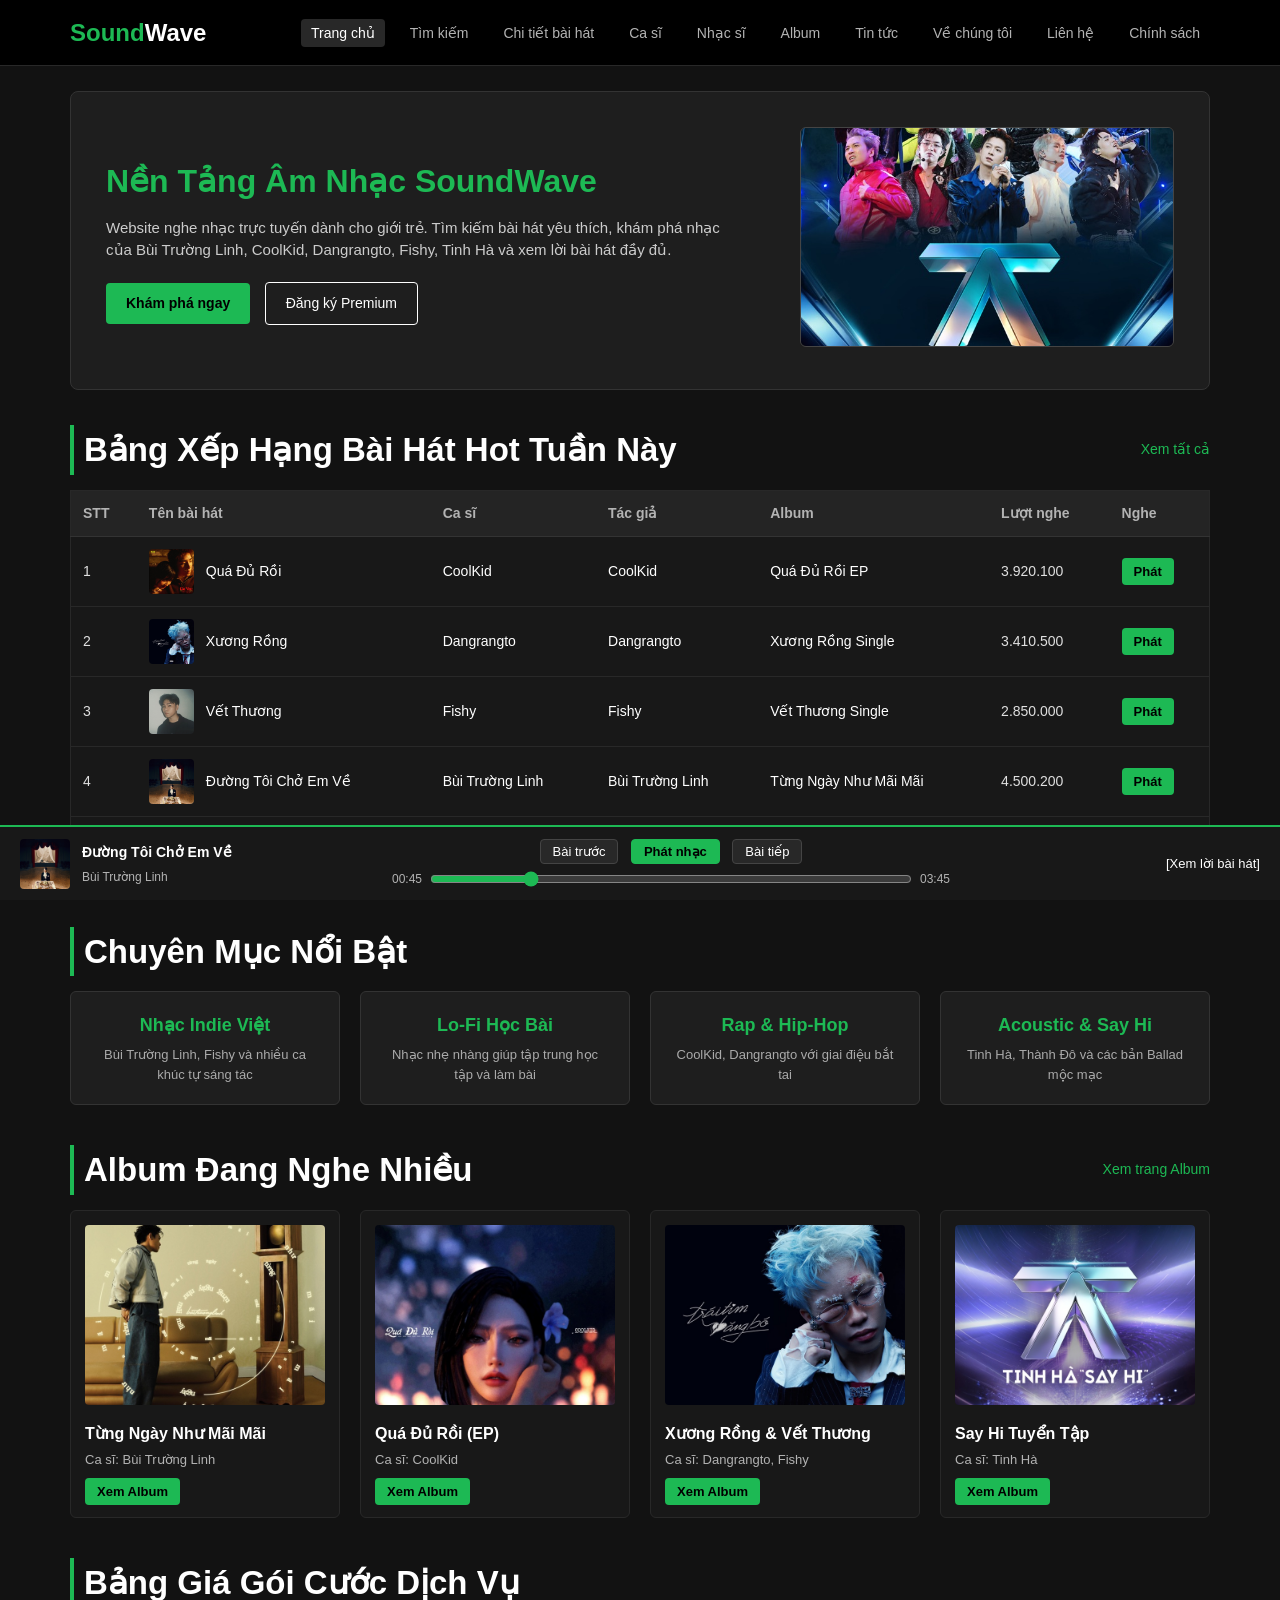
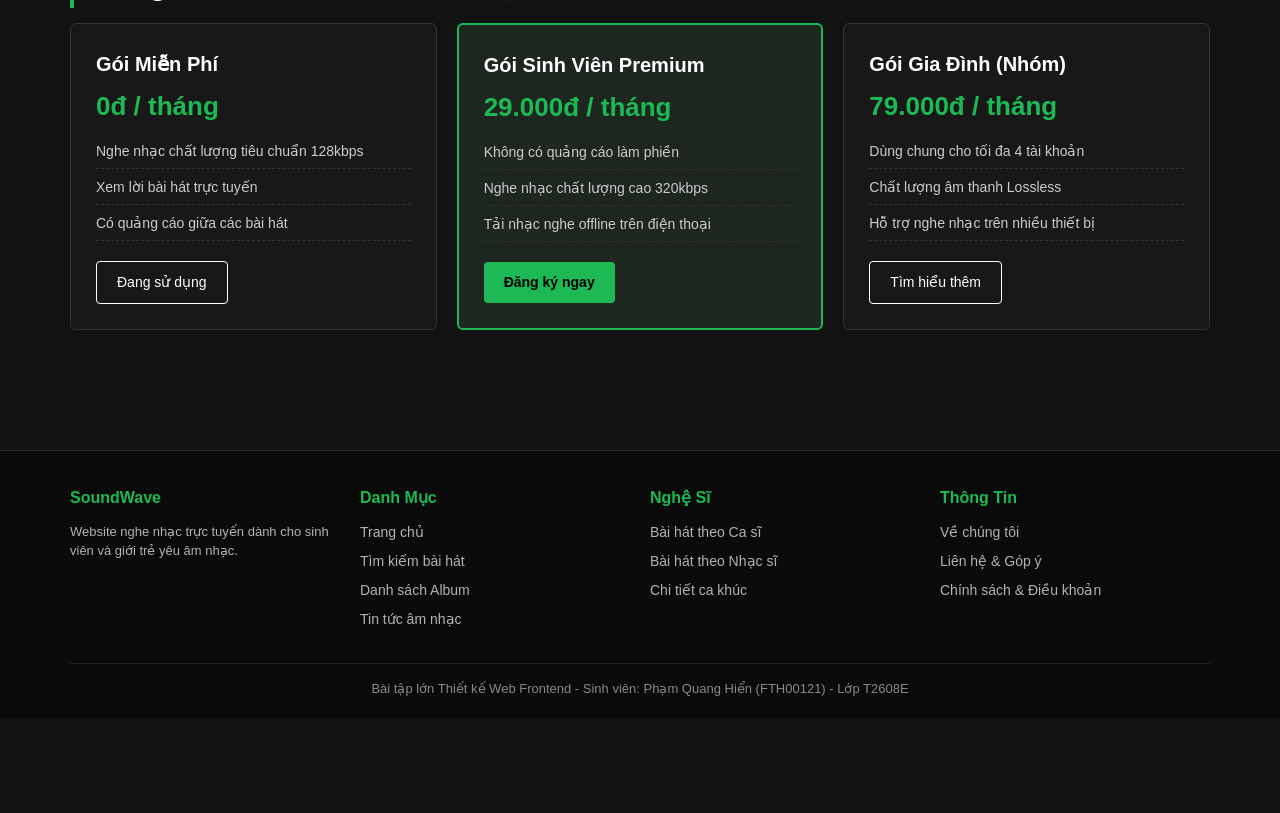
==== commit 0035aa2d: "Update artist images and song covers" ====
--- a/index.html
+++ b/index.html
@@ -38,7 +38,7 @@
                 <a href="#goi-cuoc" class="btn-outline">Đăng ký Premium</a>
             </div>
             <div class="hero-img">
-                <img src="https://images.unsplash.com/photo-1511671782779-c97d3d27a1d4?w=600" alt="Banner âm nhạc">
+                <img src="img/anh-trai-say-hi.jpg" alt="Banner âm nhạc">
             </div>
         </section>
 
@@ -64,7 +64,7 @@
                         <td>1</td>
                         <td>
                             <div class="thong-tin-bai-bang">
-                                <img src="https://images.unsplash.com/photo-1514525253161-7a46d19cd819?w=150" alt="Quá Đủ Rồi">
+                                <img src="img/coolkid-gia-nhu.jpg" alt="Quá Đủ Rồi">
                                 <a href="song-detail.html">Quá Đủ Rồi</a>
                             </div>
                         </td>
@@ -72,13 +72,13 @@
                         <td><a href="composer-songs.html">CoolKid</a></td>
                         <td><a href="album-songs.html">Quá Đủ Rồi EP</a></td>
                         <td>3.920.100</td>
-                        <td><button class="nut-play-nho" onclick="phatNhac('Quá Đủ Rồi', 'CoolKid', 'https://images.unsplash.com/photo-1514525253161-7a46d19cd819?w=150')">Phát</button></td>
+                        <td><button class="nut-play-nho" onclick="phatNhac('Quá Đủ Rồi', 'CoolKid', 'img/coolkid-gia-nhu.jpg')">Phát</button></td>
                     </tr>
                     <tr>
                         <td>2</td>
                         <td>
                             <div class="thong-tin-bai-bang">
-                                <img src="https://images.unsplash.com/photo-1493225457124-a3eb161ffa5f?w=150" alt="Xương Rồng">
+                                <img src="img/xuong-rong.jpg" alt="Xương Rồng">
                                 <a href="song-detail.html">Xương Rồng</a>
                             </div>
                         </td>
@@ -86,13 +86,13 @@
                         <td><a href="composer-songs.html">Dangrangto</a></td>
                         <td><a href="album-songs.html">Xương Rồng Single</a></td>
                         <td>3.410.500</td>
-                        <td><button class="nut-play-nho" onclick="phatNhac('Xương Rồng', 'Dangrangto', 'https://images.unsplash.com/photo-1493225457124-a3eb161ffa5f?w=150')">Phát</button></td>
+                        <td><button class="nut-play-nho" onclick="phatNhac('Xương Rồng', 'Dangrangto', 'img/xuong-rong.jpg')">Phát</button></td>
                     </tr>
                     <tr>
                         <td>3</td>
                         <td>
                             <div class="thong-tin-bai-bang">
-                                <img src="https://images.unsplash.com/photo-1470225620780-dba8ba36b745?w=150" alt="Vết Thương">
+                                <img src="img/fishy-de-quen-em.jpg" alt="Vết Thương">
                                 <a href="song-detail.html">Vết Thương</a>
                             </div>
                         </td>
@@ -100,13 +100,13 @@
                         <td><a href="composer-songs.html">Fishy</a></td>
                         <td><a href="album-songs.html">Vết Thương Single</a></td>
                         <td>2.850.000</td>
-                        <td><button class="nut-play-nho" onclick="phatNhac('Vết Thương', 'Fishy', 'https://images.unsplash.com/photo-1470225620780-dba8ba36b745?w=150')">Phát</button></td>
+                        <td><button class="nut-play-nho" onclick="phatNhac('Vết Thương', 'Fishy', 'img/fishy-de-quen-em.jpg')">Phát</button></td>
                     </tr>
                     <tr>
                         <td>4</td>
                         <td>
                             <div class="thong-tin-bai-bang">
-                                <img src="https://images.unsplash.com/photo-1459749411175-04bf5292ceea?w=150" alt="Đường Tôi Chở Em Về">
+                                <img src="img/som-nhu-vay.jpg" alt="Đường Tôi Chở Em Về">
                                 <a href="song-detail.html">Đường Tôi Chở Em Về</a>
                             </div>
                         </td>
@@ -114,13 +114,13 @@
                         <td><a href="composer-songs.html">Bùi Trường Linh</a></td>
                         <td><a href="album-songs.html">Từng Ngày Như Mãi Mãi</a></td>
                         <td>4.500.200</td>
-                        <td><button class="nut-play-nho" onclick="phatNhac('Đường Tôi Chở Em Về', 'Bùi Trường Linh', 'https://images.unsplash.com/photo-1459749411175-04bf5292ceea?w=150')">Phát</button></td>
+                        <td><button class="nut-play-nho" onclick="phatNhac('Đường Tôi Chở Em Về', 'Bùi Trường Linh', 'img/som-nhu-vay.jpg')">Phát</button></td>
                     </tr>
                     <tr>
                         <td>5</td>
                         <td>
                             <div class="thong-tin-bai-bang">
-                                <img src="https://images.unsplash.com/photo-1511671782779-c97d3d27a1d4?w=150" alt="Thành Đô">
+                                <img src="img/tinh-ha-say-hi.jpg" alt="Thành Đô">
                                 <a href="song-detail.html">Thành Đô</a>
                             </div>
                         </td>
@@ -128,7 +128,7 @@
                         <td><a href="composer-songs.html">Tinh Hà</a></td>
                         <td><a href="album-songs.html">Say Hi Tuyển Tập</a></td>
                         <td>2.190.400</td>
-                        <td><button class="nut-play-nho" onclick="phatNhac('Thành Đô', 'Tinh Hà', 'https://images.unsplash.com/photo-1511671782779-c97d3d27a1d4?w=150')">Phát</button></td>
+                        <td><button class="nut-play-nho" onclick="phatNhac('Thành Đô', 'Tinh Hà', 'img/tinh-ha-say-hi.jpg')">Phát</button></td>
                     </tr>
                 </tbody>
             </table>
@@ -165,25 +165,25 @@
             </div>
             <div class="luoi-4-cot">
                 <article class="card-nhac">
-                    <img src="https://images.unsplash.com/photo-1459749411175-04bf5292ceea?w=400" alt="Từng Ngày Như Mãi Mãi">
+                    <img src="img/tung-ngay-nhu-mai-mai.jpg" alt="Từng Ngày Như Mãi Mãi">
                     <h3><a href="album-songs.html">Từng Ngày Như Mãi Mãi</a></h3>
                     <p>Ca sĩ: Bùi Trường Linh</p>
                     <a href="album-songs.html" class="nut-play-nho">Xem Album</a>
                 </article>
                 <article class="card-nhac">
-                    <img src="https://images.unsplash.com/photo-1514525253161-7a46d19cd819?w=400" alt="Quá Đủ Rồi EP">
+                    <img src="img/qua-du-roi.jpg" alt="Quá Đủ Rồi EP">
                     <h3><a href="album-songs.html">Quá Đủ Rồi (EP)</a></h3>
                     <p>Ca sĩ: CoolKid</p>
                     <a href="album-songs.html" class="nut-play-nho">Xem Album</a>
                 </article>
                 <article class="card-nhac">
-                    <img src="https://images.unsplash.com/photo-1493225457124-a3eb161ffa5f?w=400" alt="Xương Rồng">
+                    <img src="img/xuong-rong.jpg" alt="Xương Rồng">
                     <h3><a href="album-songs.html">Xương Rồng & Vết Thương</a></h3>
                     <p>Ca sĩ: Dangrangto, Fishy</p>
                     <a href="album-songs.html" class="nut-play-nho">Xem Album</a>
                 </article>
                 <article class="card-nhac">
-                    <img src="https://images.unsplash.com/photo-1511671782779-c97d3d27a1d4?w=400" alt="Say Hi">
+                    <img src="img/tinh-ha-say-hi.jpg" alt="Say Hi">
                     <h3><a href="album-songs.html">Say Hi Tuyển Tập</a></h3>
                     <p>Ca sĩ: Tinh Hà</p>
                     <a href="album-songs.html" class="nut-play-nho">Xem Album</a>
@@ -270,7 +270,7 @@
 
     <aside class="thanh-nhac-day">
         <div class="player-trai">
-            <img id="player-anh" src="https://images.unsplash.com/photo-1459749411175-04bf5292ceea?w=150" alt="Ảnh bài hát">
+            <img id="player-anh" src="img/som-nhu-vay.jpg" alt="Ảnh bài hát">
             <div>
                 <div><a href="song-detail.html" id="player-ten-bai" style="font-weight: bold; font-size: 14px;">Đường Tôi Chở Em Về</a></div>
                 <div><a href="artist-songs.html" id="player-ca-si" style="font-size: 12px; color: #b3b3b3;">Bùi Trường Linh</a></div>
@@ -278,9 +278,9 @@
         </div>
         <div class="player-giua">
             <div class="cum-nut-player">
-                <button onclick="phatNhac('Quá Đủ Rồi', 'CoolKid', 'https://images.unsplash.com/photo-1514525253161-7a46d19cd819?w=150')">Bài trước</button>
+                <button onclick="phatNhac('Quá Đủ Rồi', 'CoolKid', 'img/coolkid-gia-nhu.jpg')">Bài trước</button>
                 <button id="nut-play-chinh" class="nut-chinh" onclick="bamNutPlay()">Phát nhạc</button>
-                <button onclick="phatNhac('Xương Rồng', 'Dangrangto', 'https://images.unsplash.com/photo-1493225457124-a3eb161ffa5f?w=150')">Bài tiếp</button>
+                <button onclick="phatNhac('Xương Rồng', 'Dangrangto', 'img/xuong-rong.jpg')">Bài tiếp</button>
             </div>
             <div class="thanh-tien-trinh-box">
                 <span id="thoi-gian-chay">00:45</span>
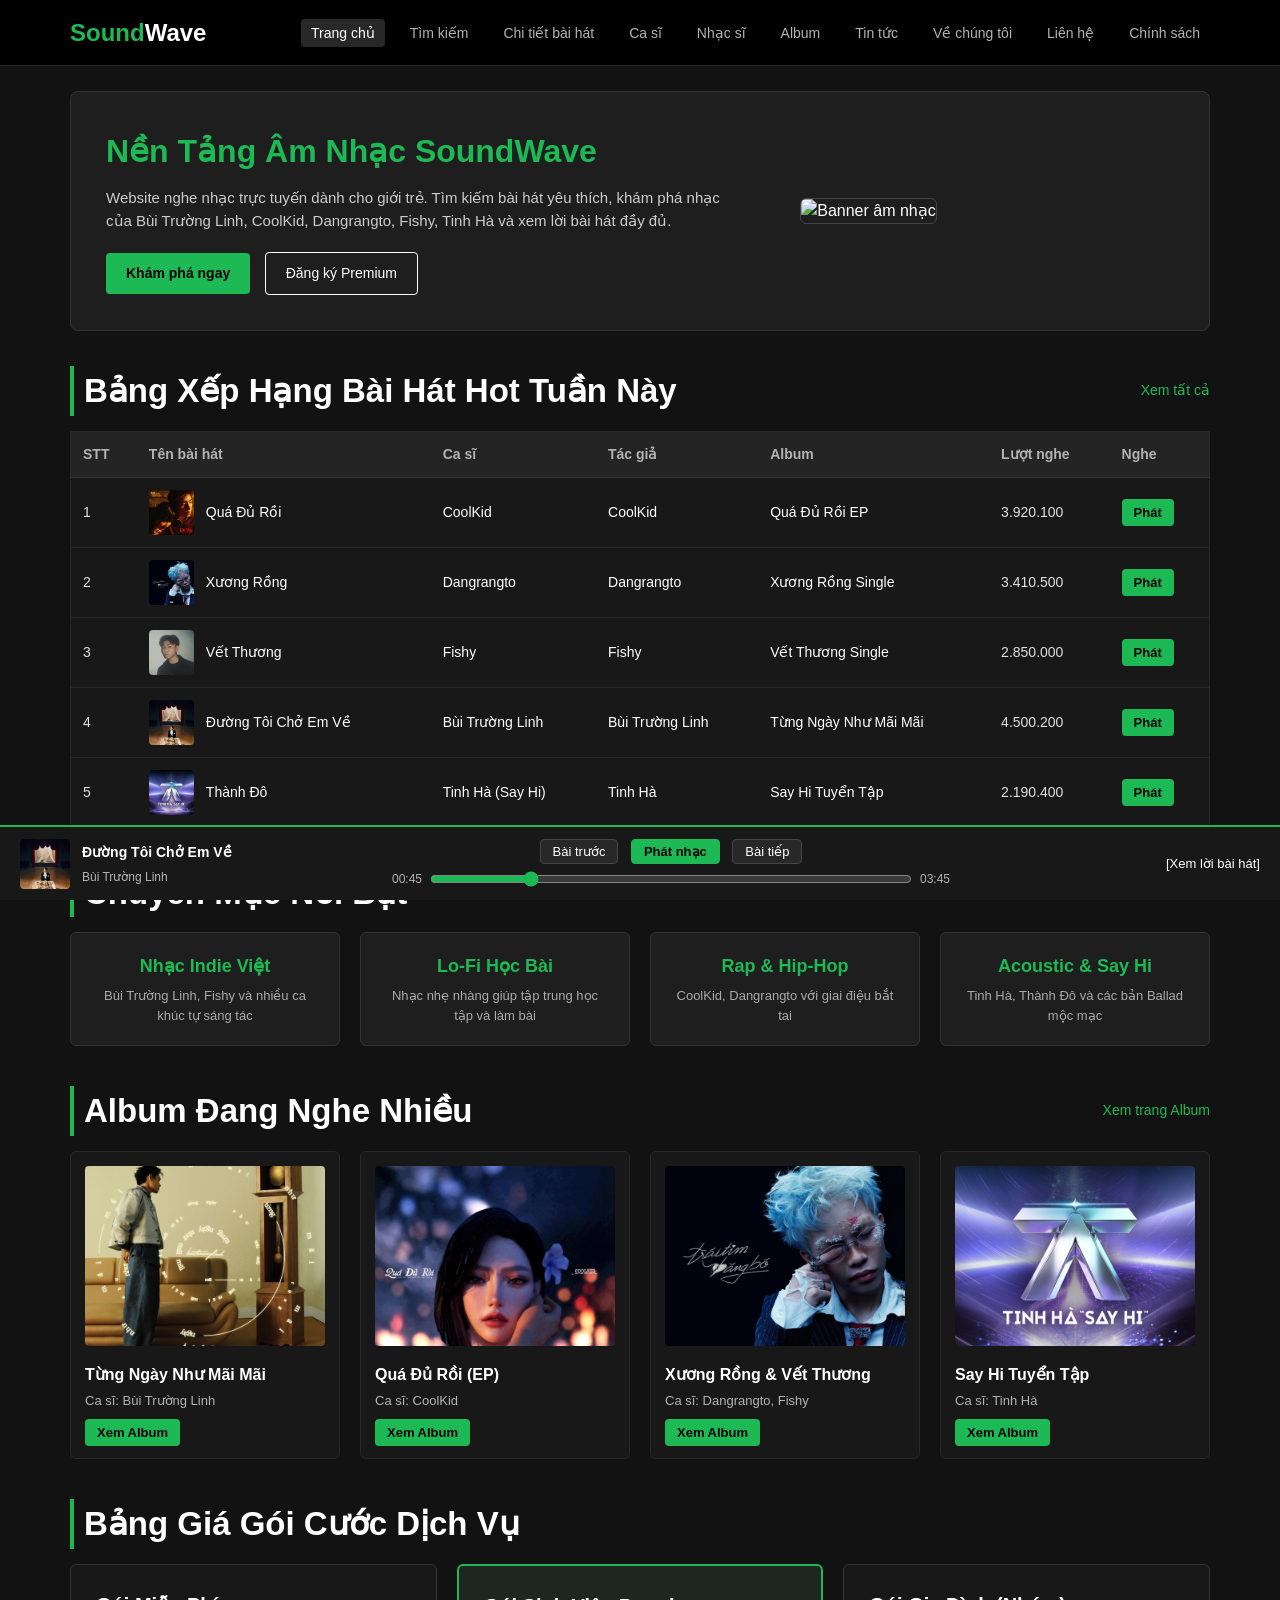
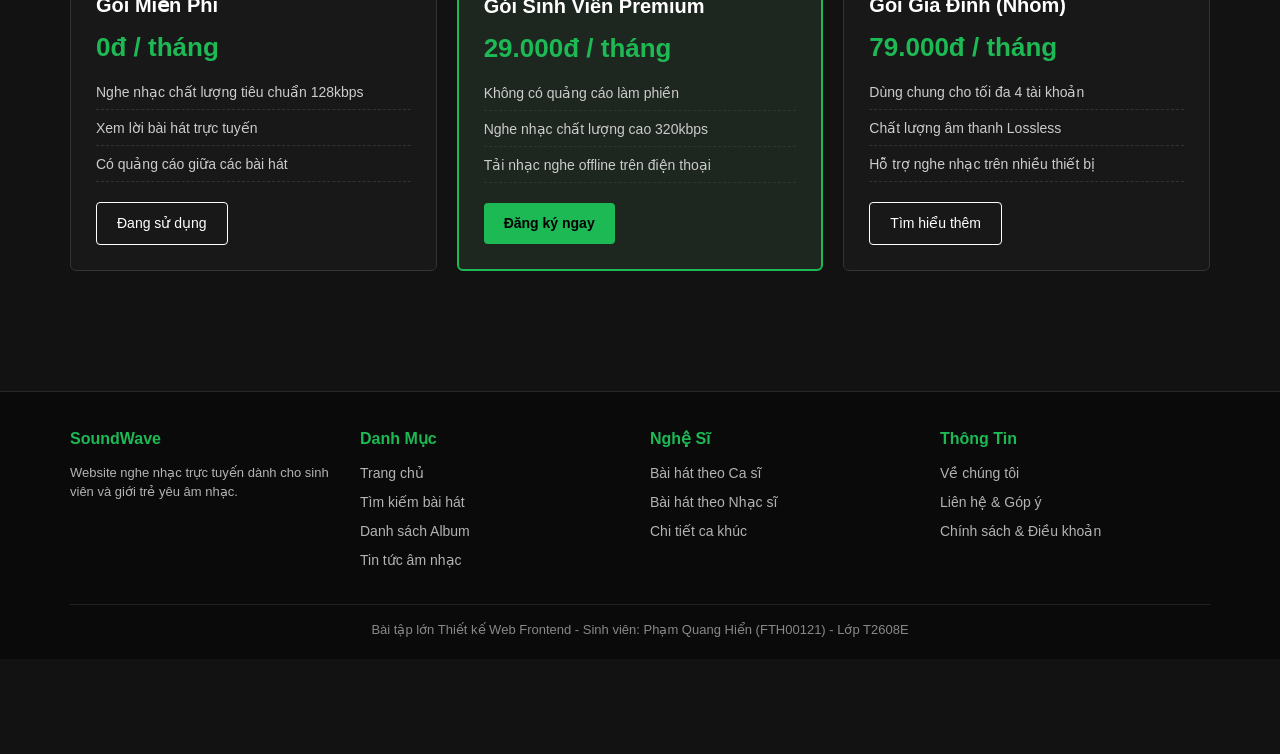
==== commit 4164faa6: "Update artist and album cover images" ====
--- a/index.html
+++ b/index.html
@@ -38,7 +38,7 @@
                 <a href="#goi-cuoc" class="btn-outline">Đăng ký Premium</a>
             </div>
             <div class="hero-img">
-                <img src="img/anh-trai-say-hi.jpg" alt="Banner âm nhạc">
+                <img src="https://images.unsplash.com/photo-1511671782779-c97d3d27a1d4?w=600" alt="Banner âm nhạc">
             </div>
         </section>
 
